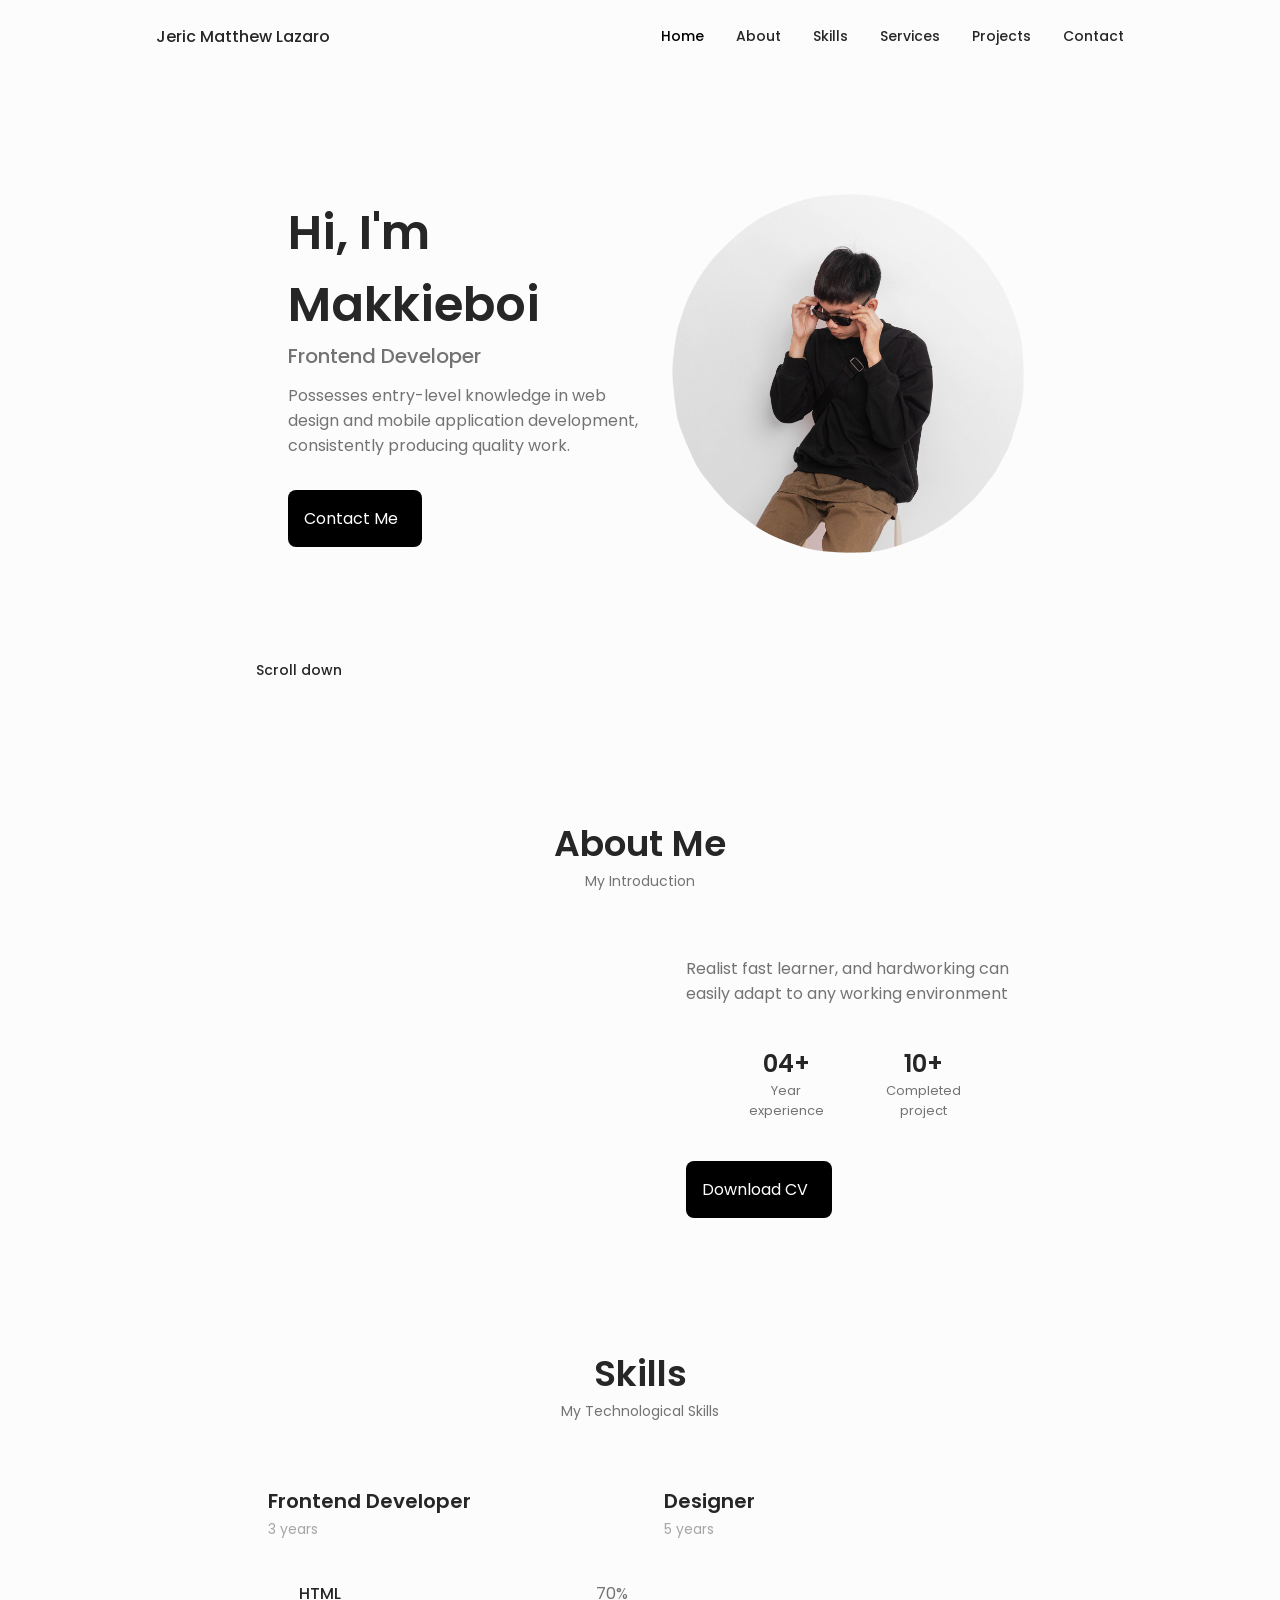
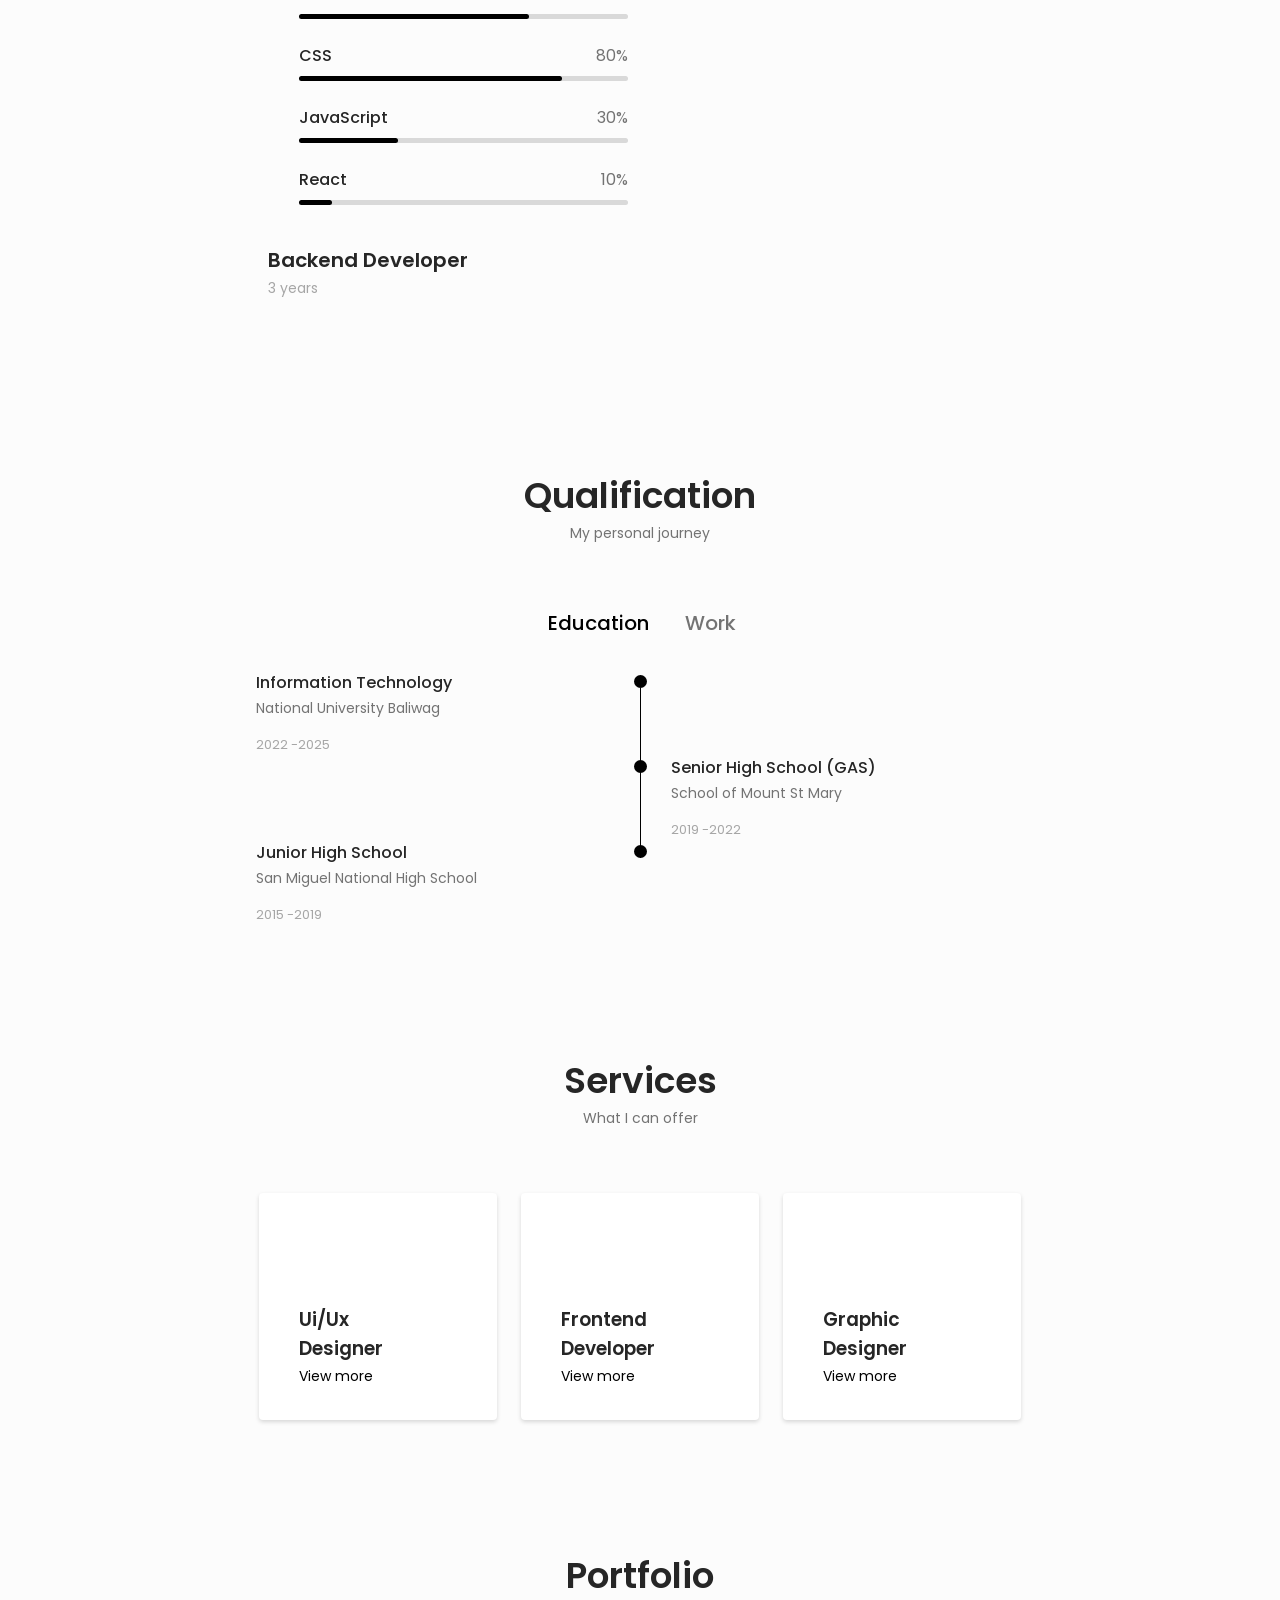
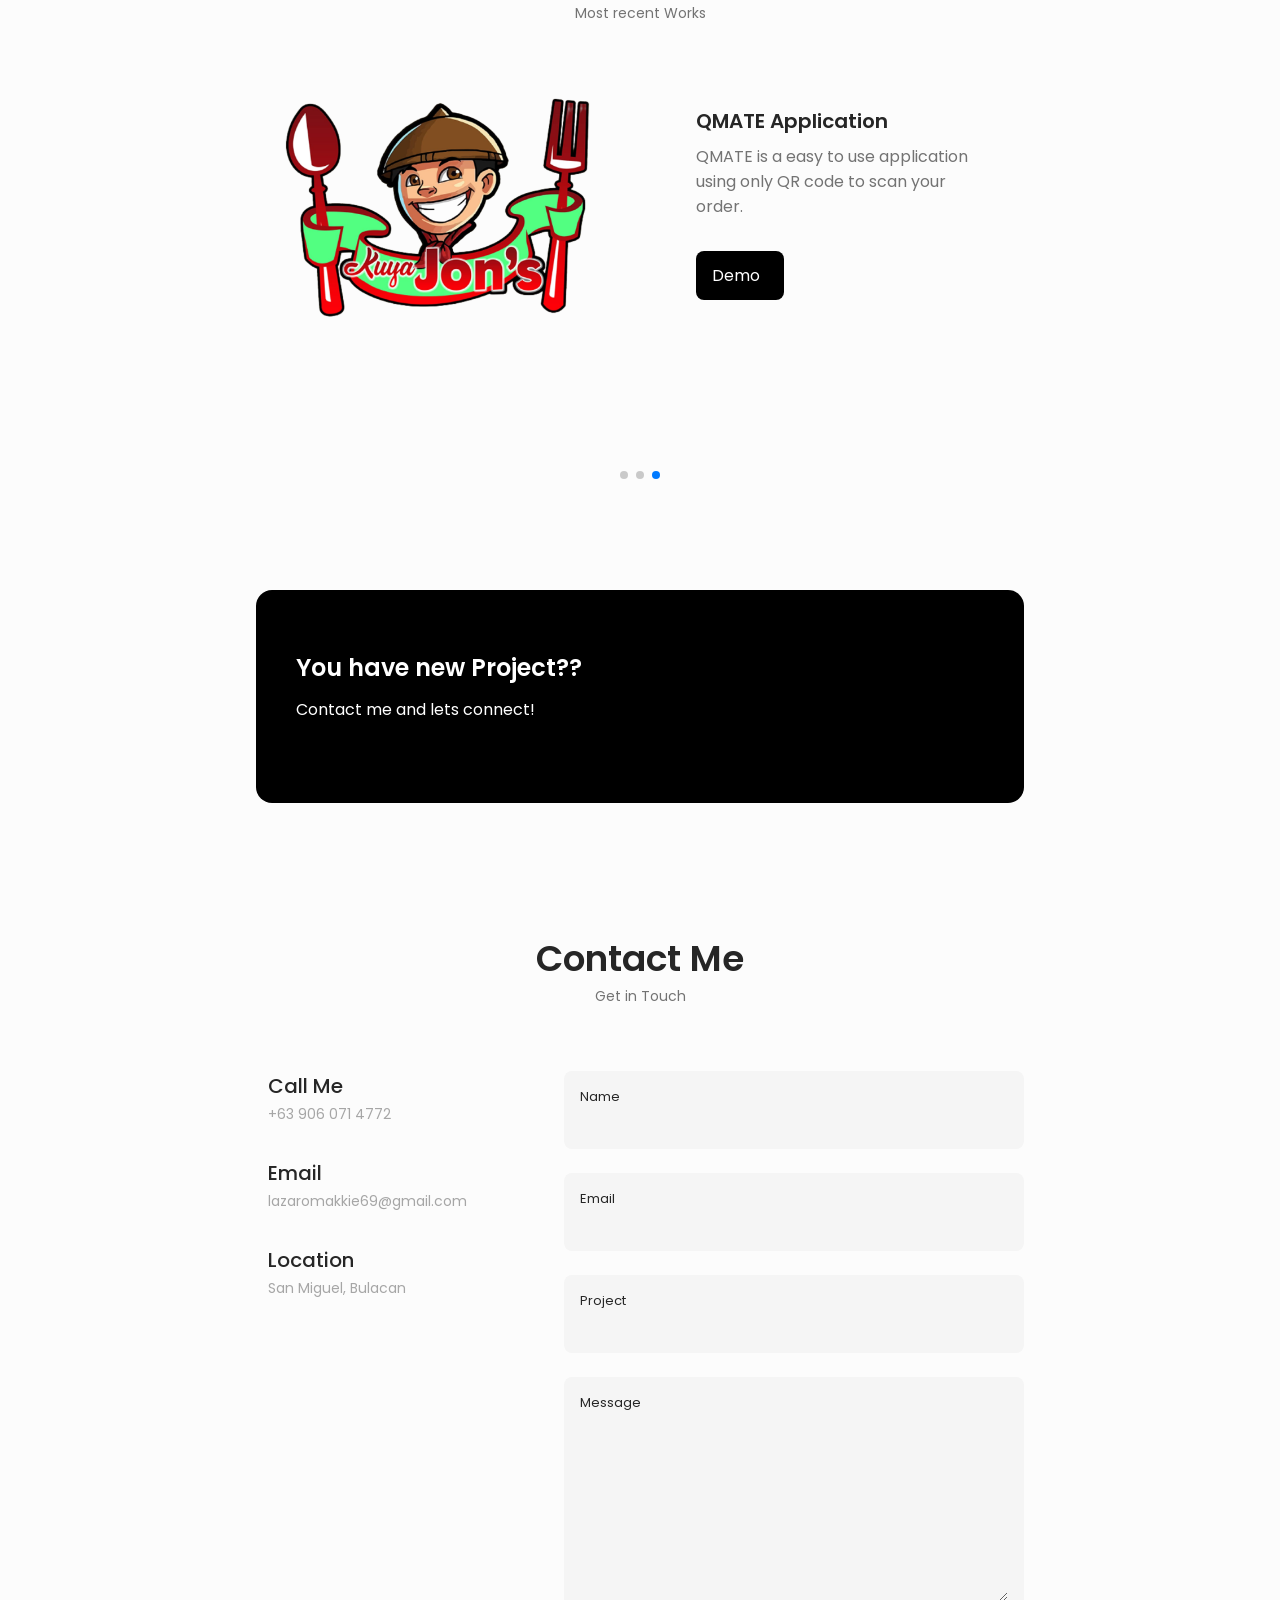
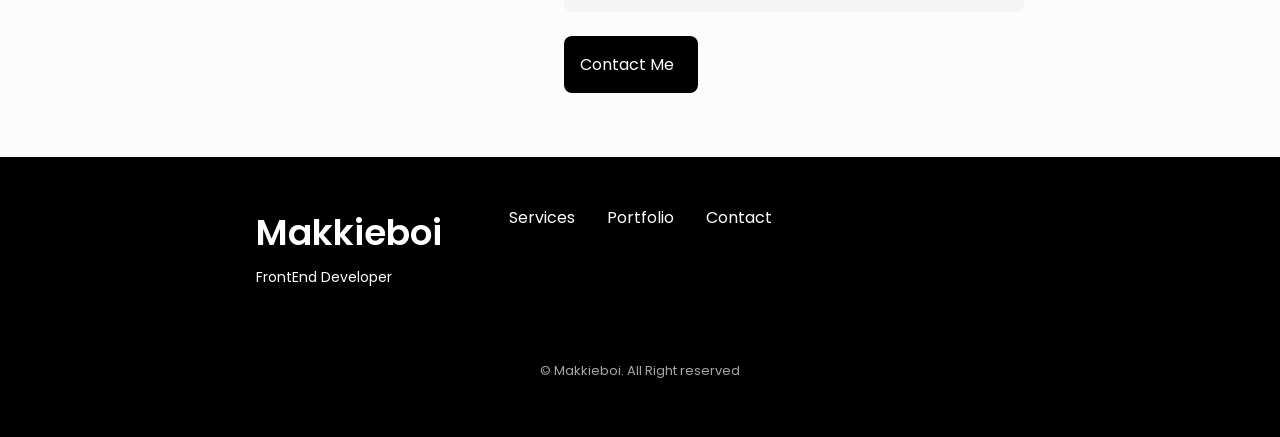
==== index.html @ 377ee3ab "Add files via upload" ====
<!DOCTYPE html>

<html lang="en">

<head>
    <meta charset="UTF-8">
    <meta name="viewport" content="width=device-width, initial-scale=1.0">

    <!--==================== UNICONS ====================-->
    <link rel="stylesheet" href="https://unicons.iconscout.com/release/v4.0.8/css/line.css">

    <!--==================== SWIPER CSS ====================-->
    <link rel="stylesheet" href="assets/css/swiper-bundle.min.css">

    <!--==================== CSS ====================-->
    <link rel="stylesheet" href="assets/css/styles.css">

    <title>Makkie Lazaro | Portfolio</title>
</head>

<body>
    <!--==================== HEADER ====================-->
    <header class="header" id="header">
        <nav class="nav container">
            <a href="" class="nav__logo">Jeric Matthew Lazaro</a>

            <div class="nav__menu" id="nav-menu">
                <ul class="nav__list grid">
                    <li class="nav__item">
                        <a href="#home" class="nav__link active-link">
                            <i class="uil uil-estate nav__icon"></i> Home
                        </a>
                    </li>
                    <li class="nav__item">
                        <a href="#about" class="nav__link">
                            <i class="uil uil-user nav__icon"></i> About
                        </a>
                    </li>
                    <li class="nav__item">
                        <a href="#skills" class="nav__link">
                            <i class="uil uil-file-alt nav__icon"></i> Skills
                        </a>
                    </li>
                    <li class="nav__item">
                        <a href="#services" class="nav__link">
                            <i class="uil uil-briefcase-alt nav__icon"></i> Services
                        </a>
                    </li>
                    <li class="nav__item">
                        <a href="#project" class="nav__link">
                            <i class="uil uil-scenery nav__icon"></i> Projects
                        </a>
                    </li>
                    <li class="nav__item">
                        <a href="#contact" class="nav__link">
                            <i class="uil uil-message nav__icon"></i> Contact
                        </a>
                    </li>
                </ul>
                <i class="uil uil-times nav__close" id="nav-close"></i>
            </div>
        </nav>
    </header>

    <main class="main">
        <!--==================== HOME ====================-->
        <section class="home section" id="home">
            <div class="home__container container grid">
                <div class="home__content grid">
                    <div class="home__social">
                        <a href="" target="_blank" class="home__social-icon">
                            <i class="uil uil-linkedin-alt"></i>
                        </a>
                        <a href="https://www.facebook.com/makkieboi" target="_blank" class="home__social-icon">
                            <i class="uil uil-facebook-f"></i>
                        </a>
                        <a href="https://github.com/Makkie0420?tab=overview&from=2022-12-01&to=2022-12-31" target="_blank" class="home__social-icon">
                            <i class="uil uil-github-alt"></i>
                        </a>
                    </div>
                    <div class="home__img">
                        <img src="assets/img/gs.png" alt="Makkieboi" class="home__img-content" />
                    </div>


                    <div class="home__data">
                        <h1 class="home__title">Hi, I'm Makkieboi</h1>
                        <h3 class="home__subtitle">Frontend Developer</h3>
                        <p class="home__description">Possesses entry-level knowledge in web design and mobile application development, consistently producing quality work.</p>
                        <a href="#contact" class="button button--flex">
                        Contact Me <i class="uil uil-message button__icon"></i>
                    </a>
                    </div>
                </div>

                <div class="home__scroll">
                    <a href="#about" class="home__scroll-button--flex">
                        <i class="uil uil-mouse-alt home__scroll-mouse"></i>
                        <span class="home__scroll-name">Scroll down</span>
                        <i class="uil uil-arrow-down home__scroll-arrow"></i>
                    </a>
                </div>
            </div>
        </section>
    </main>


    <!--==================== ABOUT ====================-->
    <section class="about section" id="about">
        <h2 class="section__title">About Me</h2>
        <span class="section__subtitle">My Introduction</span>

        <div class="about__container container grid">
            <img src="assets/img/DSC_7162.JPG" alt="" class="about__img">

            <div class="about__data">
                <p class="about__description">Realist fast learner, and hardworking can easily adapt to any working environment
                </p>
                <div class="about__info">
                    <div>
                        <span class="about__info-title">04+</span>
                        <span class="about__info-name">Year <br> experience</span>
                    </div>
                    <div>
                        <span class="about__info-title">10+</span>
                        <span class="about__info-name">Completed <br> project</span>
                    </div>
                </div>

                <div class="about__buttons">
                    <a download="" href="assets/pdf/me.pdf" class="button button--flex">
                                 Download CV<i class="uil uil-download-alt button__icon"></i>
                            </a>
                </div>
            </div>
        </div>
    </section>

    <!--==================== SKILLS ====================-->
    <section class="skills section" id="skills">
        <h2 class="section__title">Skills</h2>
        <span class="section__subtitle">My Technological Skills</span>

        <div class="skills__container container grid">
            <div>
                <!--==================== SKILLS 1 ====================-->
                <div class="skills__content skills__open">
                    <div class="skills__header">
                        <i class="uil uil-brackets-curly skills__icon"></i>

                        <div>
                            <h1 class="skills__title">Frontend Developer</h1>
                            <span class="skills__subtitle">3 years</span>
                        </div>

                        <i class="uil uil-angle-down skills__arrow"></i>
                    </div>

                    <div class="skills__list grid">
                        <div class="skills__data">
                            <div class="skills__titles">
                                <h3 class="skills__name">HTML</h3>
                                <span class="skills__number">70%</span>
                            </div>
                            <div class="skills__bar">
                                <span class="skills__percentage skills__html"></span>
                            </div>
                        </div>

                        <div class="skills__data">
                            <div class="skills__titles">
                                <h3 class="skills__name">CSS</h3>
                                <span class="skills__number">80%</span>
                            </div>
                            <div class="skills__bar">
                                <span class="skills__percentage skills__css"></span>
                            </div>
                        </div>

                        <div class="skills__data">
                            <div class="skills__titles">
                                <h3 class="skills__name">JavaScript</h3>
                                <span class="skills__number">30%</span>
                            </div>
                            <div class="skills__bar">
                                <span class="skills__percentage skills__js"></span>
                            </div>
                        </div>

                        <div class="skills__data">
                            <div class="skills__titles">
                                <h3 class="skills__name">React</h3>
                                <span class="skills__number">10%</span>
                            </div>
                            <div class="skills__bar">
                                <span class="skills__percentage skills__react"></span>
                            </div>
                        </div>
                    </div>
                </div>

                <!--==================== SKILLS 2 ====================-->
                <div class="skills__content skills__close">
                    <div class="skills__header">
                        <i class="uil uil-server skills__icon"></i>

                        <div>
                            <h1 class="skills__title">Backend Developer</h1>
                            <span class="skills__subtitle">3 years</span>
                        </div>

                        <i class="uil uil-angle-down skills__arrow"></i>
                    </div>

                    <div class="skills__list grid">
                        <div class="skills__data">
                            <div class="skills__titles">
                                <h3 class="skills__name">PHP</h3>
                                <span class="skills__number">20%</span>
                            </div>
                            <div class="skills__bar">
                                <span class="skills__percentage skills__php"></span>
                            </div>
                        </div>

                        <div class="skills__data">
                            <div class="skills__titles">
                                <h3 class="skills__name">Node JS</h3>
                                <span class="skills__number">10%</span>
                            </div>
                            <div class="skills__bar">
                                <span class="skills__percentage skills__node"></span>
                            </div>
                        </div>

                        <div class="skills__data">
                            <div class="skills__titles">
                                <h3 class="skills__name">Firebase</h3>
                                <span class="skills__number">30%</span>
                            </div>
                            <div class="skills__bar">
                                <span class="skills__percentage skills__firebase"></span>
                            </div>
                        </div>
                    </div>
                </div>
            </div>
            <div>
                <!--==================== SKILLS 3 ====================-->
                <div class="skills__content skills__close">
                    <div class="skills__header">
                        <i class="uil uil-swatchbook skills__icon"></i>

                        <div>
                            <h1 class="skills__title">Designer</h1>
                            <span class="skills__subtitle">5 years</span>
                        </div>

                        <i class="uil uil-angle-down skills__arrow"></i>
                    </div>

                    <div class="skills__list grid">
                        <div class="skills__data">
                            <div class="skills__titles">
                                <h3 class="skills__name">Figma</h3>
                                <span class="skills__number">90%</span>
                            </div>
                            <div class="skills__bar">
                                <span class="skills__percentage skills__figma"></span>
                            </div>
                        </div>

                        <div class="skills__data">
                            <div class="skills__titles">
                                <h3 class="skills__name">Photoshop</h3>
                                <span class="skills__number">90%</span>
                            </div>
                            <div class="skills__bar">
                                <span class="skills__percentage skills__photoshop"></span>
                            </div>
                        </div>

                        <div class="skills__data">
                            <div class="skills__titles">
                                <h3 class="skills__name">Illustrator</h3>
                                <span class="skills__number">80%</span>
                            </div>
                            <div class="skills__bar">
                                <span class="skills__percentage skills__illustrator"></span>
                            </div>
                        </div>
                    </div>
                </div>
            </div>
        </div>
    </section>

    <!--==================== QUALIFICATION ====================-->
    <section class="qualification section">
        <h2 class="section__title">Qualification</h2>
        <span class="section__subtitle">My personal journey</span>

        <div class="qualification__container container">
            <div class="qualification__tabs">
                <div class="qualification__button button--flex qualification__active" data-target='#education'>
                    <i class="uil uil-graduation-cap qualification__icon"></i> Education
                </div>

                <div class="qualification__button button--flex" data-target='#work'>
                    <i class="uil uil-briefcase-alt qualification__icon"></i> Work
                </div>
            </div>

            <div class="qualification__section">
                <!--==================== QUALIFICATION CONTENT 1 ====================-->
                <div class="qualification__content qualification__active" data-content id="education">
                    <!--==================== QUALIFICATION  1 ====================-->
                    <div class="qualification__data">
                        <div>
                            <h3 class="qualification__title">Information Technology</h3>
                            <span class="qualification__subtitle">National University Baliwag</span>
                            <div class="qualification__calendar">
                                <i class="uil uil-calendar-alt"></i> 2022 -2025
                            </div>
                        </div>

                        <div>
                            <span class="qualification__rounder"></span>
                            <span class="qualification__line"></span>
                        </div>
                    </div>
                    <!--==================== QUALIFICATION  2 ====================-->
                    <div class="qualification__data">
                        <div></div>

                        <div>
                            <span class="qualification__rounder"></span>
                            <span class="qualification__line"></span>
                        </div>
                        <div>
                            <h3 class="qualification__title">Senior High School (GAS)</h3>
                            <span class="qualification__subtitle">School of Mount St Mary</span>
                            <div class="qualification__calendar">
                                <i class="uil uil-calendar-alt"></i> 2019 -2022
                            </div>
                        </div>

                    </div>
                    <!--==================== QUALIFICATION  3 ====================-->
                    <div class="qualification__data">


                        <div>
                            <h3 class="qualification__title">Junior High School</h3>
                            <span class="qualification__subtitle">San Miguel National High School</span>
                            <div class="qualification__calendar">
                                <i class="uil uil-calendar-alt"></i> 2015 -2019
                            </div>
                        </div>
                        <div>
                            <span class="qualification__rounder"></span>
                            <!-- <span class="qualification__line"></span> -->
                        </div>

                    </div>
                </div>

                <!--==================== QUALIFICATION CONTENT 2 ====================-->
                <div class="qualification__content" data-content id="work">

                </div>
            </div>

        </div>
        </div>
    </section>

    <!--==================== SERVICES ====================-->
    <section class="services section" id="services">
        <h2 class="section__title">Services</h2>
        <span class="section__subtitle">What I can offer</span>

        <div class="services__container container grid">
            <!--==================== SERVICES 1 ====================-->
            <div class="services__content">
                <div>
                    <i class="uil uil-web-grid services__icon"></i>
                    <h3 class="service__title">Ui/Ux <br> Designer</h3>
                </div>

                <span class="button button--flex button--small button--link services__button">
                            View more
                            <i class="uil uil-arrow-right button__icon"></i>
                        </span>

                <div class="services__modal">
                    <div class="services__modal-content">
                        <h4 class="services__modal-title">Ui/Ux <br> Designer</h4>
                        <i class="uil uil-times services__modal-close"></i>

                        <ul class="services__modal-services grid">
                            <li class="services__modal-service">
                                <i class="uil uil-check-circle services__modal-icon"></i>
                                <p>I develop the user interface.</p>
                            </li>
                            <li class="services__modal-service">
                                <i class="uil uil-check-circle services__modal-icon"></i>
                                <p>Web page development</p>
                            </li>
                            <li class="services__modal-service">
                                <i class="uil uil-check-circle services__modal-icon"></i>
                                <p>I create ux element interactions.</p>
                            </li>
                        </ul>
                    </div>
                </div>
            </div>

            <!--==================== SERVICES 2 ====================-->
            <div class="services__content">
                <div>
                    <i class="uil uil-arrow services__icon"></i>
                    <h3 class="service__title">Frontend <br> Developer</h3>
                </div>

                <span class="button button--flex button--small button--link services__button">
                            View more
                            <i class="uil uil-arrow-right button__icon"></i>
                        </span>

                <div class="services__modal">
                    <div class="services__modal-content">
                        <h4 class="services__modal-title">Frontend <br> Developer</h4>
                        <i class="uil uil-times services__modal-close"></i>

                        <ul class="services__modal-services grid">
                            <li class="services__modal-service">
                                <i class="uil uil-check-circle services__modal-icon"></i>
                                <p>I specialize in frontend development, focusing on creating engaging user interfaces and seamless user experiences.</p>
                            </li>
                            <li class="services__modal-service">
                                <i class="uil uil-check-circle services__modal-icon"></i>
                                <p>Web page development</p>
                            </li>
                            <li class="services__modal-service">
                                <i class="uil uil-check-circle services__modal-icon"></i>
                                <p>I create UX element interactions.</p>
                            </li>
                        </ul>
                    </div>
                </div>
            </div>


            <!--==================== SERVICES 3 ====================-->
            <div class="services__content">
                <div>
                    <i class="uil uil-pen services__icon"></i>
                    <h3 class="service__title">Graphic <br> Designer</h3>
                </div>

                <span class="button button--flex button--small button--link services__button">
                            View more
                            <i class="uil uil-arrow-right button__icon"></i>
                        </span>

                <div class="services__modal">
                    <div class="services__modal-content">
                        <h4 class="services__modal-title">Graphic Design Services</h4>
                        <i class="uil uil-times services__modal-close"></i>

                        <ul class="services__modal-services grid">
                            <li class="services__modal-service">
                                <i class="uil uil-check-circle services__modal-icon"></i>
                                <p>Logo design</p>
                            </li>
                            <li class="services__modal-service">
                                <i class="uil uil-check-circle services__modal-icon"></i>
                                <p>Branding materials creation</p>
                            </li>
                            <li class="services__modal-service">
                                <i class="uil uil-check-circle services__modal-icon"></i>
                                <p>Print design (e.g., brochures, flyers)</p>
                            </li>
                        </ul>
                    </div>
                </div>
            </div>

        </div>



    </section>

    <!--==================== PORTFOLIO ====================-->
    <section class="portfolio section" id="project">
        <h2 class="section__title">Portfolio</h2>
        <span class="section__subtitle">Most recent Works</span>

        <div class="portfolio__container container swiper-container">
            <div class="swiper-wrapper">
                <!--==================== PORTFOLIO 1 ====================-->
                <div class="portfolio__content grid swiper-slide">
                    <img src="assets/img/LOGO.png" alt="" class="portfolio__img">

                    <div class="portfolio__data">
                        <h3 class="portfolio__title">HJC Web</h3>
                        <p class="portfolio_description">
                            HJC Web is a modern, responsive website tailored for restaurants, offering an immersive experience for visitors. With its sleek design and user-friendly interface, it aims to elevate your online presence and attract more customers.
                        </p>

                        <a href="https://makkie0420.github.io/HJC-s-BBQ-ATBP/" class="button button--flex button--small portfolio__button">
                                    Demo
                                    <i class="uil uil-arrow-right button__icon"></i>
                                </a>
                    </div>
                </div>
                <!--==================== PORTFOLIO 2 ====================-->
                <!---->
                <div class="portfolio__content grid swiper-slide">
                    <img src="assets/img/cartel.jpg" alt="" class="portfolio__img">

                    <div class="portfolio__data">
                        <h3 class="portfolio__title">Cartel 164</h3>
                        <p class="portfolio_description">
                            Cartel164 is an innovative mobile application designed for enthusiasts and collectors of Hotwheels cars.
                        </p>

                        <a href="https://app.flutterflow.io/preview/act-7-lzhxj1?CreateAccount" class="button button--flex button--small portfolio__button">
                                    Demo
                                    <i class="uil uil-arrow-right button__icon"></i>
                                </a>
                    </div>
                </div>

                <!--==================== PORTFOLIO 3 ====================-->
                <div class="portfolio__content grid swiper-slide">
                    <img src="assets/img/portfolio2.png" alt="" class="portfolio__img">

                    <div class="portfolio__data">
                        <h3 class="portfolio__title">QMATE Application</h3>
                        <p class="portfolio_description">
                            QMATE is a easy to use application using only QR code to scan your order.
                        </p>

                        <a href="https://www.figma.com/file/Ho0M0FNdQjGXQsX7D20VbC/Kuya-Jons-Binalot?type=design&node-id=135%3A610&mode=design&t=YudIMigOLC0I4ZXV-1" class="button button--flex button--small portfolio__button">
            Demo
            <i class="uil uil-arrow-right button__icon"></i>
        </a>
                    </div>
                </div>
            </div>
            <div class="swiper-button-next">
                <i class="uil uil-angle-right-b swiper-portfolio-icon"></i>
            </div>
            <div class="swiper-button-prev">
                <i class="uil uil-angle-left-b swiper-portfolio-icon"></i>
            </div>
            <div class="swiper-pagination"></div>
        </div>
    </section>


    <!--==================== PROJECT IN MIND ====================-->
    <section class="project section">
        <div class="project__bg">
            <div class="project__container container grid">
                <div class="project__data">
                    <h2 class="project__title">You have new Project??</h2>
                    <p class="project__description">Contact me and lets connect!</p>
                    <a href="#contact" class="button button--flex button--white">
                                Contact Me
                                <i class="uil uil-message project__icon button__icon"></i>
                            </a>
                </div>
                <img src="assets/img/pangetpamakkie.png" alt="" class="project__img">
            </div>
        </div>
    </section>

    <section class="contact section" id="contact">
        <h2 class="section__title">Contact Me</h2>
        <span class="section__subtitle">Get in Touch</span>

        <div class="contact__container container grid">
            <div>
                <div class="contact__information">
                    <i class="uil uil-phone contact__icon"></i>
                    <div>
                        <h3 class="contact__title">Call Me</h3>
                        <span class="contact__subtitle">+63 906 071 4772</span>
                    </div>
                </div>
                <div class="contact__information">
                    <i class="uil uil-envelope contact__icon"></i>
                    <div>
                        <h3 class="contact__title">Email</h3>
                        <span class="contact__subtitle">lazaromakkie69@gmail.com</span>
                    </div>
                </div>
                <div class="contact__information">
                    <i class="uil uil-map-marker contact__icon"></i>
                    <div>
                        <h3 class="contact__title">Location</h3>
                        <span class="contact__subtitle">San Miguel, Bulacan</span>
                    </div>
                </div>
            </div>

            <form action="" method="post" class="contact__form grid">
                <div class="contact__inputs grid">
                    <div class="contact__content">
                        <label for="name" class="contact__label">Name</label>
                        <input type="text" id="name" name="name" class="contact__input" required>
                    </div>
                    <div class="contact__content">
                        <label for="email" class="contact__label">Email</label>
                        <input type="email" id="email" name="email" class="contact__input" required>
                    </div>
                </div>

                <div class="contact__content">
                    <label for="project" class="contact__label">Project</label>
                    <input type="text" id="project" name="project" class="contact__input" required>
                </div>
                <div class="contact__content">
                    <label for="message" class="contact__label">Message</label>
                    <textarea id="message" name="message" cols="0" rows="7" class="contact__input" required></textarea>
                </div>

                <div>
                    <a href="https://www.facebook.com/makkieboi/" class="button button--flex">
                        Contact Me <i class="uil uil-message button__icon"></i>
                    </a>
                </div>
            </form>
        </div>
    </section>


    <!--==================== FOOTER ====================-->
    <footer class="footer">
        <div class="footer__bg">
            <div class="footer__container container grid">
                <div>
                    <h1 class="footer__title">Makkieboi</h1>
                    <span class="footer__subtitle">FrontEnd Developer</span>
                </div>

                <ul class="footer__links">
                    <li>
                        <a href="#services" class="footer__link">Services</a>
                    </li>
                    <li>
                        <a href="#portfolio" class="footer__link">Portfolio</a>
                    </li>
                    <li>
                        <a href="#contact" class="footer__link">Contact</a>
                    </li>
                </ul>

                <div class="footer__socials">
                    <a href="https://www.facebook.com/makkieboi/" target="_blank" class="footer__social">
                        <i class="uil uil-facebook-f"></i>
                    </a>
                    <a href="" target="_blank" class="footer__social">
                        <i class="uil uil-linkedin-alt"></i>
                    </a>
                    <a href="https://github.com/Makkie0420" target="_blank" class="footer__social">
                        <i class="uil uil-github-alt"></i>
                    </a>
                </div>
            </div>

            <p class="footer__copy">&#169; Makkieboi. All Right reserved</p>
        </div>
    </footer>

    <!--==================== SCROLL TOP ====================-->
    <a href="#" class="scrollup" id="scroll-up">
        <i class="uil uil-arrow-up scrollup__icon"></i>
    </a>

    <!--==================== SWIPER JS ====================-->
    <script src="assets/js/swiper-bundle.min.js"></script>

    <!--==================== MAIN JS ====================-->
    <script src="assets/js/main.js"></script>
</body>

</html>
---- assets/css/styles.css ----
/*==================== GOOGLE FONTS ====================*/

@import url("https://fonts.googleapis.com/css2?family=Poppins:wght@400;500;600&display=swap");

/*==================== VARIABLES CSS ====================*/

:root {
    --header-height: 3rem;
    /*========== Colors ==========*/
    /* Change favorite color */
    --hue-color: 0;
    /* Setting hue color to 0 for black and white */
    /* HSL color mode */
    --first-color: hsl(0, 0%, 0%);
    /* Black */
    --first-color-second: hsl(0, 0%, 0%);
    /* Black */
    --first-color-alt: hsl(0, 0%, 25%);
    /* Dark Gray */
    --first-color-lighter: hsl(0, 0%, 85%);
    /* Light Gray */
    --title-color: hsl(0, 0%, 15%);
    /* Very Dark Gray */
    --text-color: hsl(0, 0%, 45%);
    /* Medium Gray */
    --text-color-light: hsl(0, 0%, 65%);
    /* Light Gray */
    --input-color: hsl(0, 0%, 96%);
    /* Very Light Gray */
    --body-color: hsl(0, 0%, 99%);
    /* Almost White */
    --container-color: #fff;
    /* White */
    --scroll-bar-color: hsl(0, 0%, 90%);
    /* Very Light Gray */
    --scroll-thumb-color: hsl(0, 0%, 80%);
    /* Light Gray */
    /*========== Font and typography ==========*/
    --body-font: 'Poppins', sans-serif;
    /* .5rem = 8px, 1rem = 16px, 1.5rem = 24px ... */
    --big-font-size: 2rem;
    --h1-font-size: 1.5rem;
    --h2-font-size: 1.25rem;
    --h3-font-size: 1.125rem;
    --normal-font-size: .938rem;
    --small-font-size: .813rem;
    --smaller-font-size: .75rem;
    /*========== Font weight ==========*/
    --font-medium: 500;
    --font-semi-bold: 600;
    /*========== Margenes Bottom ==========*/
    /* .25rem = 4px, .5rem = 8px, .75rem = 12px ... */
    --mb-0-25: .25rem;
    --mb-0-5: .5rem;
    --mb-0-75: .75rem;
    --mb-1: 1rem;
    --mb-1-5: 1.5rem;
    --mb-2: 2rem;
    --mb-2-5: 2.5rem;
    --mb-3: 3rem;
    /*========== z index ==========*/
    --z-tooltip: 10;
    --z-fixed: 100;
    --z-modal: 1000;
}


/* Font size for large devices */

@media screen and (min-width: 968px) {
     :root {
        --big-font-size: 3rem;
        --h1-font-size: 2.25rem;
        --h2-font-size: 1.5rem;
        --h3-font-size: 1.25rem;
        --normal-font-size: 1rem;
        --small-font-size: .875rem;
        --smaller-font-size: .813rem;
    }
}


/*========== Variables Dark theme ==========*/

body.dark-theme {
    /* HSL color mode */
    --first-color-second: hsl(0, 0%, 0%);
    /* Very Dark Gray */
    --title-color: hsl(0, 0%, 95%);
    /* Almost White */
    --text-color: hsl(0, 0%, 75%);
    /* Light Gray */
    --input-color: hsl(0, 0%, 43%);
    /* Very Dark Gray */
    --body-color: hsl(0, 0%, 12%);
    /* Very Dark Gray */
    --container-color: hsl(0, 0%, 16%);
    /* Very Dark Gray */
    --scroll-bar-color: hsl(0, 0%, 48%);
    /* Medium Gray */
    --scroll-thumb-color: hsl(0, 0%, 36%);
    /* Dark Gray */
}


/*========== Button Dark/Light ==========*/

.nav__btns {
    display: flex;
    align-items: center;
}

.change-theme {
    font-size: 1.25rem;
    color: var(--title-color);
    margin-right: var(--mb-1);
    cursor: pointer;
}

.change-theme:hover {
    color: var(--first-color);
}


/*==================== BASE ====================*/

* {
    box-sizing: border-box;
    padding: 0;
    margin: 0;
}

html {
    scroll-behavior: smooth;
}

body {
    margin: 0 0 var(--header-height) 0;
    font-family: var(--body-font);
    font-size: var(--normal-font-size);
    background-color: var(--body-color);
    color: var(--text-color);
}

h1,
h2,
h3,
h4 {
    color: var(--title-color);
    font-weight: var(--font-semi-bold);
}

ul {
    list-style: none;
}

a {
    text-decoration: none;
}

img {
    max-width: 100%;
    height: auto;
}


/*==================== REUSABLE CSS CLASSES ====================*/

.section {
    padding: 2rem 0 4rem;
}

.section__title {
    font-size: var(--h1-font-size);
    color: var(--title-color);
}

.section__subtitle {
    display: block;
    font-size: var(--small-font-size);
    margin-bottom: var(--mb-3);
}

.section__title,
.section__subtitle {
    text-align: center;
}


/*==================== LAYOUT ====================*/

.container {
    max-width: 768px;
    margin-left: var(--mb-1-5);
    margin-right: var(--mb-1-5);
}

.grid {
    display: grid;
    gap: 1.5rem;
}

.header {
    width: 100%;
    position: fixed;
    bottom: 0;
    left: 0;
    z-index: var(--z-fixed);
    background-color: var(--body-color);
}


/*==================== NAV ====================*/

.nav {
    max-width: 968px;
    height: var(--header-height);
    display: flex;
    justify-content: space-between;
    align-items: center;
}

.nav__logo,
.nav__toggle {
    color: var(--title-color);
    font-weight: var(--font-medium);
}

.nav__logo:hover {
    color: var(--first-color);
}

.nav__toggle {
    font-size: 1.1rem;
    cursor: pointer;
}

.nav__toggle:hover {
    color: var(--first-color);
}

@media screen and (max-width: 767px) {
    .nav__menu {
        position: fixed;
        bottom: -100%;
        left: 0;
        width: 100%;
        background-color: var(--body-color);
        padding: 2rem 1.5rem 4rem;
        box-shadow: 0 -1px 4px rgba(0, 0, 0, .15);
        border-radius: 1.5rem 1.5rem 0 0;
        transition: .3s;
    }
}

.nav__list {
    grid-template-columns: repeat(3, 1fr);
    gap: 2rem;
}

.nav__link {
    display: flex;
    flex-direction: column;
    align-items: center;
    font-size: var(--small-font-size);
    color: var(--title-color);
    font-weight: var(--font-medium);
}

.nav__link:hover {
    color: var(--first-color);
}

.nav__icon {
    font-size: 1.2rem;
}

.nav__close {
    position: absolute;
    right: 1.1em 0.3rem;
    bottom: .5rem;
    font-size: 1.5rem;
    cursor: pointer;
    color: var(--first-color);
}

.nav__close:hover {
    color: var(--first-color-alt);
}


/* show menu */

.show-menu {
    bottom: 0;
}


/* Active link */

.active-link {
    color: var(--first-color);
}


/* Change background header */

.scroll-header {
    box-shadow: 0 -1px 4px rgba(0, 0, 0, .15);
}


/*==================== HOME ====================*/

.home__container {
    gap: 1rem;
}

.home__content {
    grid-template-columns: .5fr 3fr;
    padding-top: 3.5rem;
    align-items: center;
}

.home__social {
    display: grid;
    grid-template-columns: max-content;
    row-gap: 1rem;
}

.home__social-icon {
    font-size: 1.25rem;
    color: var(--first-color);
}

.home__social-icon:hover {
    color: var(--first-color-alt);
}

.home__blob {
    width: 200px;
    fill: var(--first-color);
}

.home__blob-img {
    width: 170px;
}

.home__data {
    grid-column: 1/3;
}

.home__title {
    font-size: var(--big-font-size);
}

.home__subtitle {
    font-size: var(--h3-font-size);
    color: var(--text-color);
    font-weight: var(--font-medium);
    margin-bottom: var(--mb-0-75);
}

.home__description {
    margin-bottom: var(--mb-2);
}

.home__scroll {
    display: none;
}

.home__scroll-button {
    color: var(--first-color);
    transition: .3s;
}

.home__scroll-button:hover {
    transform: translateY(.25rem);
}

.home__scroll-mouse {
    font-size: 2rem;
}

.home__scroll-name {
    font-size: var(--small-font-size);
    color: var(--title-color);
    font-weight: var(--font-medium);
    margin-right: var(--mb-0-25);
}

.home__scroll-arrow {
    font-size: 1.25rem;
}


/*==================== BUTTONS ====================*/

.button {
    display: inline-block;
    background-color: var(--first-color);
    color: #fff;
    padding: 1rem;
    border-radius: .5rem;
    font-size: var(--font-medium);
}

.button:hover {
    background-color: var(--first-color-alt);
}

.button__icon {
    font-size: 1.25rem;
    margin-left: var(--mb-0-5);
    transition: .3s;
}

.button--white {
    background-color: #000000;
    color: var(--first-color);
}

.button--white:hover {
    background-color: #fff;
}

.button--flex {
    display: inline-flex;
    align-items: center;
}

.button--small {
    padding: .75rem 1rem;
}

.button--link {
    padding: 0;
    background-color: transparent;
    color: var(--first-color);
}

.button--link:hover {
    background-color: transparent;
    color: var(--first-color-alt);
}


/*==================== ABOUT ====================*/

.about__img {
    width: 200px;
    border-radius: .5rem;
    justify-self: center;
    align-self: center;
}

.about__description {
    text-align: center;
    margin-bottom: var(--mb-2-5);
}

.about__info {
    display: flex;
    justify-content: space-evenly;
    margin-bottom: var(--mb-2-5);
}

.about__info-title {
    font-size: var(--h2-font-size);
    font-weight: var(--font-semi-bold);
    color: var(--title-color);
}

.about__info-name {
    font-size: var(--smaller-font-size);
}

.about__info-title,
.about__info-name {
    display: block;
    text-align: center;
}

.about__buttons {
    display: flex;
    justify-content: center;
}


/*==================== SKILLS ====================*/

.skills__container {
    row-gap: 0;
}

.skills__header {
    display: flex;
    align-items: center;
    margin-bottom: var(--mb-2-5);
    cursor: pointer;
}

.skills__icon,
.skills__arrow {
    font-size: 2rem;
    color: var(--first-color);
}

.skills__icon {
    margin-right: var(--mb-0-75);
}

.skills__title {
    font-size: var(--h3-font-size);
}

.skills__subtitle {
    font-size: var(--small-font-size);
    color: var(--text-color-light);
}

.skills__arrow {
    margin-left: auto;
    transition: .4s;
}

.skills__list {
    row-gap: 1.5rem;
    padding-left: 2.7rem;
}

.skills__titles {
    display: flex;
    justify-content: space-between;
    margin-bottom: var(--mb-0-5);
}

.skills__name {
    font-size: var(--normal-font-size);
    font-weight: var(--font-medium);
}

.skills__bar,
.skills__percentage {
    height: 5px;
    border-radius: .25rem;
}

.skills__bar {
    background-color: var(--first-color-lighter);
}

.skills__percentage {
    display: block;
    background-color: var(--first-color);
}

.skills__html {
    width: 70%;
}

.skills__css {
    width: 80%;
}

.skills__js {
    width: 30%;
}

.skills__react {
    width: 10%;
}

.skills__php {
    width: 20%;
}

.skills__node {
    width: 10%;
}

.skills__firebase {
    width: 30%;
}

.skills__figma {
    width: 90%;
}

.skills__photoshop {
    width: 90%;
}

.skills__illustrator {
    width: 80%;
}

.skills__close .skills__list {
    height: 0;
    overflow: hidden;
}

.skills__open .skills__list {
    height: max-content;
    margin-bottom: var(--mb-2-5);
}

.skills__open .skills__arrow {
    transform: rotate(-180deg);
}


/*==================== QUALIFICATION ====================*/

.qualification__tabs {
    display: flex;
    justify-content: space-evenly;
    margin-bottom: var(--mb-2);
}

.qualification__button {
    font-size: var(--h3-font-size);
    font-weight: var(--font-medium);
    cursor: pointer;
}

.qualification__button:hover {
    color: var(--first-color);
}

.qualification__icon {
    font-size: 1.8rem;
    margin-right: var(--mb-0-25);
}

.qualification__data {
    display: grid;
    grid-template-columns: 1fr max-content 1fr;
    column-gap: 1.5rem;
}

.qualification__title {
    font-size: var(--normal-font-size);
    font-weight: var(--font-medium);
}

.qualification__subtitle {
    display: inline-block;
    font-size: var(--small-font-size);
    margin-bottom: var(--mb-1);
}

.qualification__calendar {
    font-size: var(--smaller-font-size);
    color: var(--text-color-light);
}

.qualification__rounder {
    display: inline-block;
    width: 13px;
    height: 13px;
    background-color: var(--first-color);
    border-radius: 50%;
}

.qualification__line {
    display: block;
    width: 1px;
    height: 100%;
    background-color: var(--first-color);
    transform: translate(6px, -7px);
}

.qualification [data-content] {
    display: none;
}

.qualification__active[data-content] {
    display: block;
}

.qualification__button.qualification__active {
    color: var(--first-color);
}


/*==================== SERVICES ====================*/

.services__container {
    gap: 1.5rem;
    grid-template-columns: repeat(2, 1fr);
}

.services__content {
    position: relative;
    background-color: var(--container-color);
    padding: 3.5rem .5rem 1.25rem 1.5rem;
    border-radius: .25rem;
    box-shadow: 0 2px 4px rgba(0, 0, 0, .15);
    transition: .3s;
}

.services__content:hover {
    box-shadow: 0 4px 8px rgba(0, 0, 0, .15);
}

.services__icon {
    display: block;
    font-size: 1.5rem;
    color: var(--first-color);
    margin-bottom: var(--mb-1);
}

.services__title {
    font-size: var(--h3-font-size);
    margin-bottom: var(--mb-1);
    font-weight: var(--font-medium);
}

.services__button {
    cursor: pointer;
    font-size: var(--small-font-size);
}

.services__button:hover .button__icon {
    transform: translateX(.25rem);
}

.services__modal {
    position: fixed;
    top: 0;
    left: 0;
    right: 0;
    bottom: 0;
    background-color: rgba(0, 0, 0, .5);
    display: flex;
    align-items: center;
    justify-content: center;
    padding: 0 1rem;
    z-index: var(--z-modal);
    opacity: 0;
    visibility: hidden;
    transition: .3s;
}

.services__modal-content {
    position: relative;
    background-color: var(--container-color);
    padding: 1.5rem;
    border-radius: .5rem;
}

.services__modal-services {
    row-gap: 1rem;
}

.services__modal-service {
    display: flex;
}

.services__modal-title {
    font-size: var(--h3-font-size);
    font-weight: var(--font-medium);
    margin-bottom: var(--mb-1-5);
}

.services__modal-close {
    position: absolute;
    top: 1rem;
    right: 1rem;
    font-size: 1.5rem;
    color: var(--first-color);
    cursor: pointer;
}

.services__modal-icon {
    color: var(--first-color);
    margin-right: var(--mb-0-25);
}


/* Active Modal */

.active-modal {
    opacity: 1;
    visibility: visible;
}


/*==================== PORTFOLIO ====================*/

.portfolio__container {
    overflow: initial;
}

.portfolio__content {
    padding: 0 1.5rem;
}

.portfolio__img {
    width: 265px;
    border-radius: .5rem;
    justify-self: center;
}

.portfolio__title {
    font-size: var(--h3-font-size);
    margin-bottom: var(--mb-0-5);
}

.portfolio__description {
    margin-bottom: var(--mb-0-75);
}

.portfolio__button:hover .button__icon {
    transform: translateX(.25rem);
}

.swiper-button-prev::after,
.swiper-button-next::after {
    content: '';
}

.swiper-portfolio-icon {
    font-size: 2rem;
    color: var(--first-color);
}

.swiper-button-prev {
    left: -.5rem;
}

.swiper-button-next {
    right: -.5rem;
}

.swiper-container-horizontal>.swiper-pagination-bullets {
    bottom: -2.5rem;
}

.swiper-pagination-bullets-active {
    background-color: var(--first-color);
}

.swiper-button-prev,
.swiper-button-next,
.swiper-pagination-bullets {
    outline: none;
}


/*==================== PROJECT IN MIND ====================*/

.project {
    text-align: center;
}

.project__bg {
    background-color: var(--first-color-second);
    padding-top: 3rem;
}

.project__title {
    font-size: var(--h2-font-size);
    margin-bottom: var(--mb-0-75);
}

.project__description {
    margin-bottom: var(--mb-1-5);
}

.project__title,
.project__description {
    color: #fff;
}

.project__img {
    width: 232px;
    justify-self: center;
}


/*==================== CONTACT ME ====================*/

.contact__container {
    row-gap: 3rem;
}

.contact__information {
    display: flex;
    margin-bottom: var(--mb-2);
}

.contact__icon {
    font-size: 2rem;
    color: var(--first-color);
    margin-right: var(--mb-0-75);
}

.contact__title {
    font-size: var(--h3-font-size);
    font-weight: var(--font-medium);
}

.contact__subtitle {
    font-size: var(--small-font-size);
    color: var(--text-color-light);
}

.contact__content {
    background-color: var(--input-color);
    border-radius: .5rem;
    padding: .75rem 1rem .25rem;
}

.contact__label {
    font-size: var(--smaller-font-size);
    color: var(--title-color);
}

.contact__input {
    width: 100%;
    background-color: var(--input-color);
    color: var(--text-color);
    font-family: var(--body-font);
    font-size: var(--normal-font-size);
    border: none;
    outline: none;
    padding: .25rem .5rem .5rem 0;
}


/*==================== FOOTER ====================*/

.footer {
    padding-top: 2rem;
}

.footer__container {
    row-gap: 3.5rem;
}

.footer__bg {
    background-color: var(--first-color-second);
    padding: 2rem 0 3rem;
}

.footer__title {
    font-size: var(--h1-font-size);
    margin-bottom: var(--mb-0-25);
}

.footer__subtitle {
    font-size: var(--small-font-size);
}

.footer__links {
    display: flex;
    flex-direction: column;
    row-gap: 1.5rem;
}

.footer__links:hover {
    color: var(--first-color-lighter);
}

.footer__social {
    font-size: 1.25rem;
    margin-right: var(--mb-1-5);
}

.footer__social:hover {
    color: var(--first-color-lighter);
}

.footer__copy {
    font-size: var(--smaller-font-size);
    text-align: center;
    color: var(--text-color-light);
    margin-top: var(--mb-3);
}

.footer__title,
.footer__subtitle,
.footer__link,
.footer__social {
    color: #fff;
}


/*========== SCROLL UP ==========*/

.scrollup {
    position: fixed;
    right: 1rem;
    bottom: -20%;
    background-color: var(--first-color);
    opacity: .8;
    padding: 0 .3rem;
    border-radius: .4rem;
    z-index: var(--z-tooltip);
    transition: .4s;
}

.scrollup:hover {
    background-color: var(--first-color-alt);
}

.scrollup__icon {
    font-size: 1.5rem;
    color: #fff;
}


/* Show scroll */

.show-scroll {
    bottom: 5rem;
}


/*========== SCROLL BAR ==========*/

::-webkit-scrollbar {
    width: .60rem;
    background-color: var(--scroll-bar-color);
    border-radius: .5rem;
}

::-webkit-scrollbar-thumb {
    background-color: var(--scroll-thumb-color);
    border: .5rem;
}

::-webkit-scrollbar-thumb:hover {
    background-color: var(--text-color-light);
}


/*==================== MEDIA QUERIES ====================*/


/* For small devices */

@media screen and (max-width: 350px) {
    .container {
        margin-left: var(--mb-1);
        margin-right: var(--mb-1);
    }
    .nav__menu {
        padding: 2rem .25rem 4rem;
    }
    .nav__list {
        column-gap: 0;
    }
    .home__content {
        grid-template-columns: .25fr 3fr;
    }
    .home__blob {
        width: 180px;
    }
    .skills__title {
        font-size: var(--normal-font-size);
    }
    .qualification__data {
        gap: .5rem;
    }
    .services__container {
        grid-template-columns: max-content;
        justify-content: center;
    }
    .services__content {
        padding-right: 3.5rem;
    }
    .services__modal {
        padding: 0 .5rem;
    }
    .project__img {
        width: 200px;
    }
}


/* For medium devices */

@media screen and (min-width: 568px) {
    .home__content {
        grid-template-columns: max-content 1fr 1fr;
    }
    .home__data {
        grid-column: initial;
    }
    .home__img {
        order: 1;
        justify-self: center;
    }
    .about__container,
    .skills__container,
    .portfolio__content,
    .project__container,
    .contact__container,
    .footer__container {
        grid-template-columns: repeat(2, 1fr);
    }
    .qualification__sections {
        display: grid;
        grid-template-columns: .6fr;
        justify-content: center;
    }
}

@media screen and (min-width: 768px) {
    .container {
        margin-left: auto;
        margin-right: auto;
    }
    body {
        margin: 0;
    }
    .section {
        padding: 6rem 0 2rem;
    }
    .section__subtitle {
        margin-bottom: 4rem;
    }
    .header {
        top: 0;
        bottom: initial;
    }
    .header,
    .main,
    .footer__container {
        padding: 0 1rem;
    }
    .nav {
        height: calc(var(--header-height) + 1.5rem);
        column-gap: 1rem;
    }
    .nav__icon,
    .nav__close,
    .nav__toggle {
        display: none;
    }
    .nav__list {
        display: flex;
        column-gap: 2re;
    }
    .nav__menu {
        margin-left: auto;
    }
    .change-theme {
        margin: 0;
    }
    .home__container {
        row-gap: 5rem;
    }
    .home__content {
        padding-top: 5.5rem;
        column-gap: 2rem;
    }
    .home__blob {
        width: 270px;
    }
    .home__scroll {
        display: block;
    }
    .home__scroll-button {
        margin-left: 3rem;
    }
    .about__container {
        column-gap: 5rem;
    }
    .about__img {
        width: 350px;
    }
    .about__description {
        text-align: initial;
    }
    /* .about__info{
    justify-content: space-between;
  } */
    .about__buttons {
        justify-content: initial;
    }
    .qualification__tabs {
        justify-content: center;
    }
    .qualification__button {
        margin: 0 var(--mb-1)
    }
    .qualification__sections {
        grid-template-columns: .5fr;
    }
    .services__container {
        grid-template-columns: repeat(3, 218px);
        justify-content: center;
    }
    .services__icon {
        font-size: 2rem;
    }
    .services__content {
        padding: 6rem 0 2rem 2.5rem;
    }
    .services__modal-content {
        width: 450px;
    }
    .portfolio__img {
        width: 320px;
    }
    .portfolio__content {
        align-items: center;
    }
    .project {
        text-align: initial;
    }
    .project__bg {
        background: none;
    }
    .project__container {
        background-color: var(--first-color-second);
        border-radius: 1rem;
        padding: 3rem 2.5rem 0;
        grid-template-columns: 1fr max-content;
        column-gap: 3rem;
    }
    .project__data {
        padding-top: .8rem;
    }
    .footer__container {
        grid-template-columns: repeat(3, 1fr);
    }
    .footer__bg {
        padding: 3rem 0 3.5rem;
    }
    .footer__links {
        flex-direction: row;
        column-gap: 2rem;
    }
    .footer__socials {
        justify-self: flex-end;
    }
    .footer__copy {
        margin-top: 4.5rem;
    }
}


/* For large devices */

@media screen and (min-width: 1024px) {
    .header,
    .main,
    .footer__container {
        padding: 0;
    }
    .home__blob {
        width: 320px;
    }
    .home__social {
        transform: translateX(-6rem);
    }
    .services__container {
        grid-template-columns: repeat(3, 238px);
    }
    .portfolio__content {
        column-gap: 5rem;
    }
    .swiper-portfolio-icon {
        font-size: 3.5rem;
    }
    .swiper-button-prev {
        left: -3.5rem;
    }
    .swiper-button-next {
        right: -3.5rem;
    }
    .swiper-container-horizontal>.swiper-pagination-bullets {
        bottom: -4.5rem;
    }
    .contact__form {
        width: 460px;
    }
    .contact__input {
        grid-template-columns: repeat(2, 1fr);
    }
}

.portfolio__data {
    padding: 1rem;
    /* Add padding around the content */
}

.portfolio_description {
    margin-bottom: 1rem;
    /* Add margin below the description */
}

.portfolio__button {
    margin-top: 1rem;
    /* Add margin above the button */
}
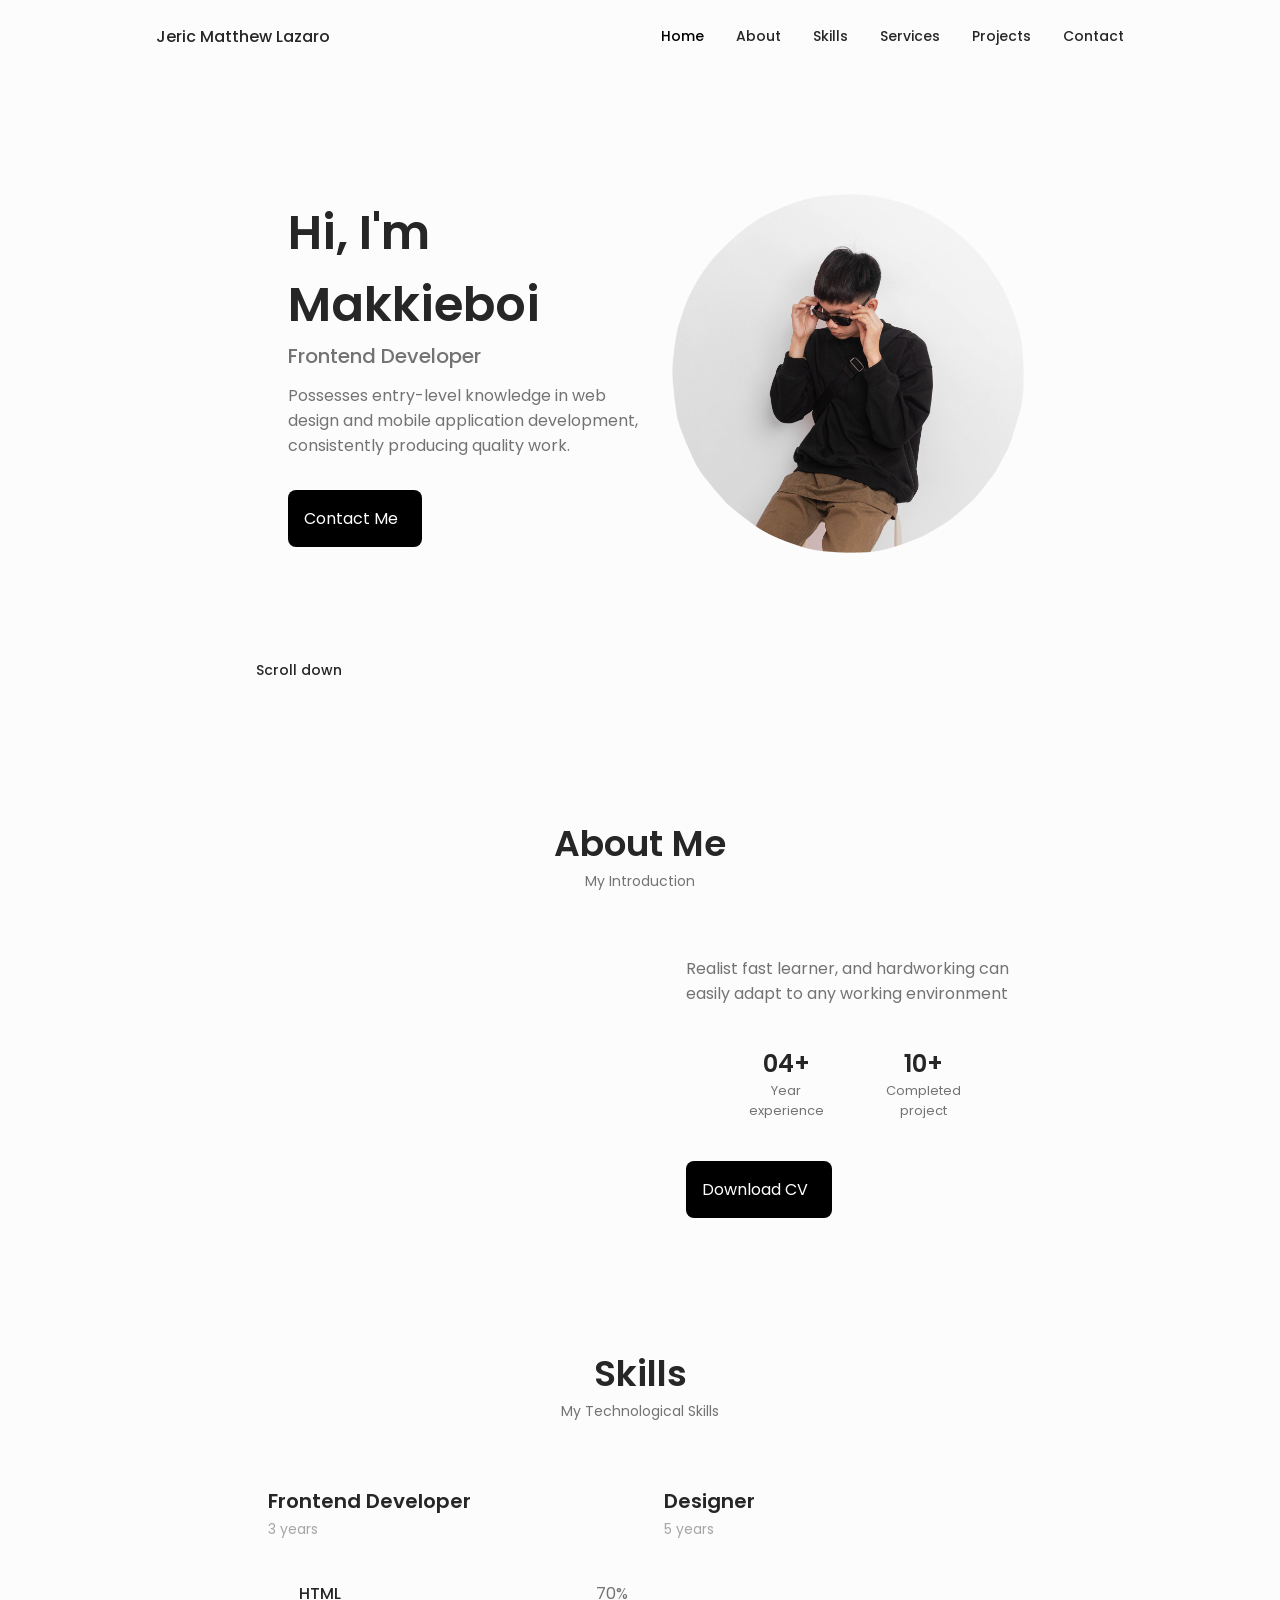
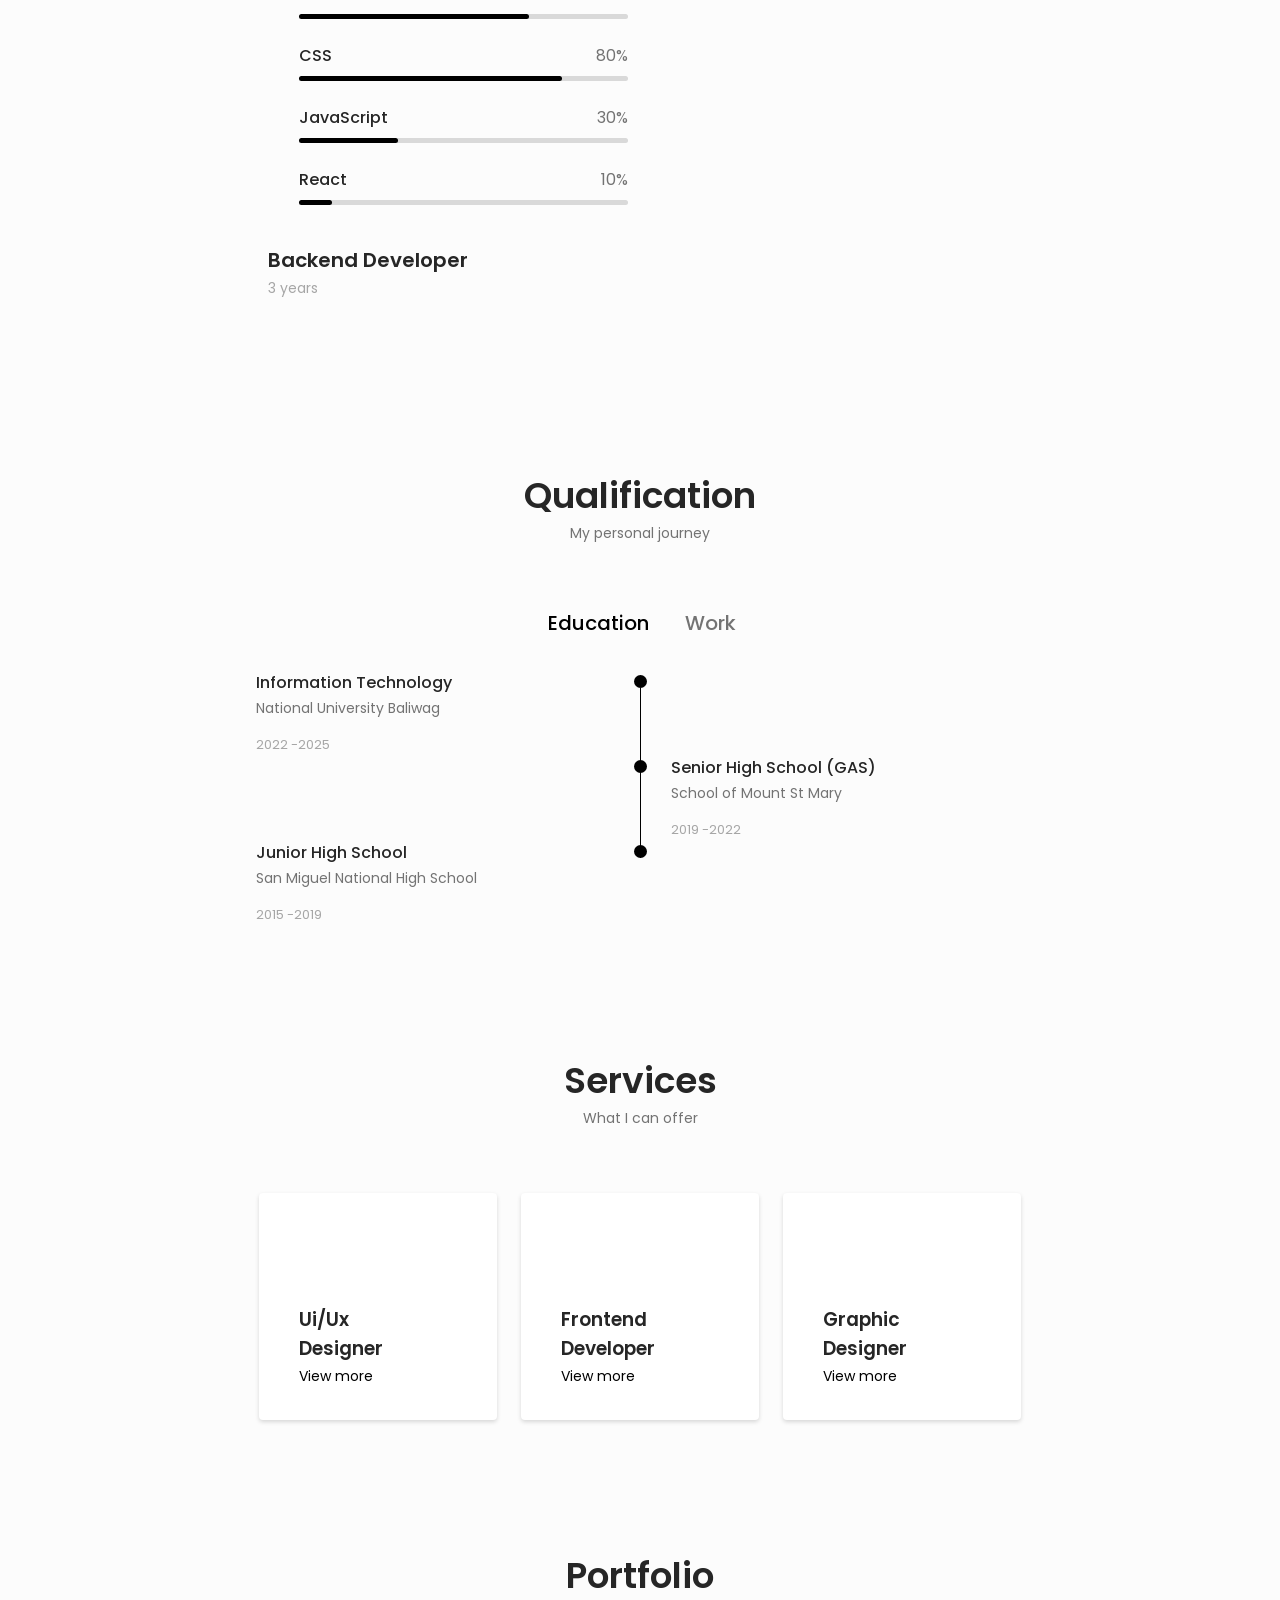
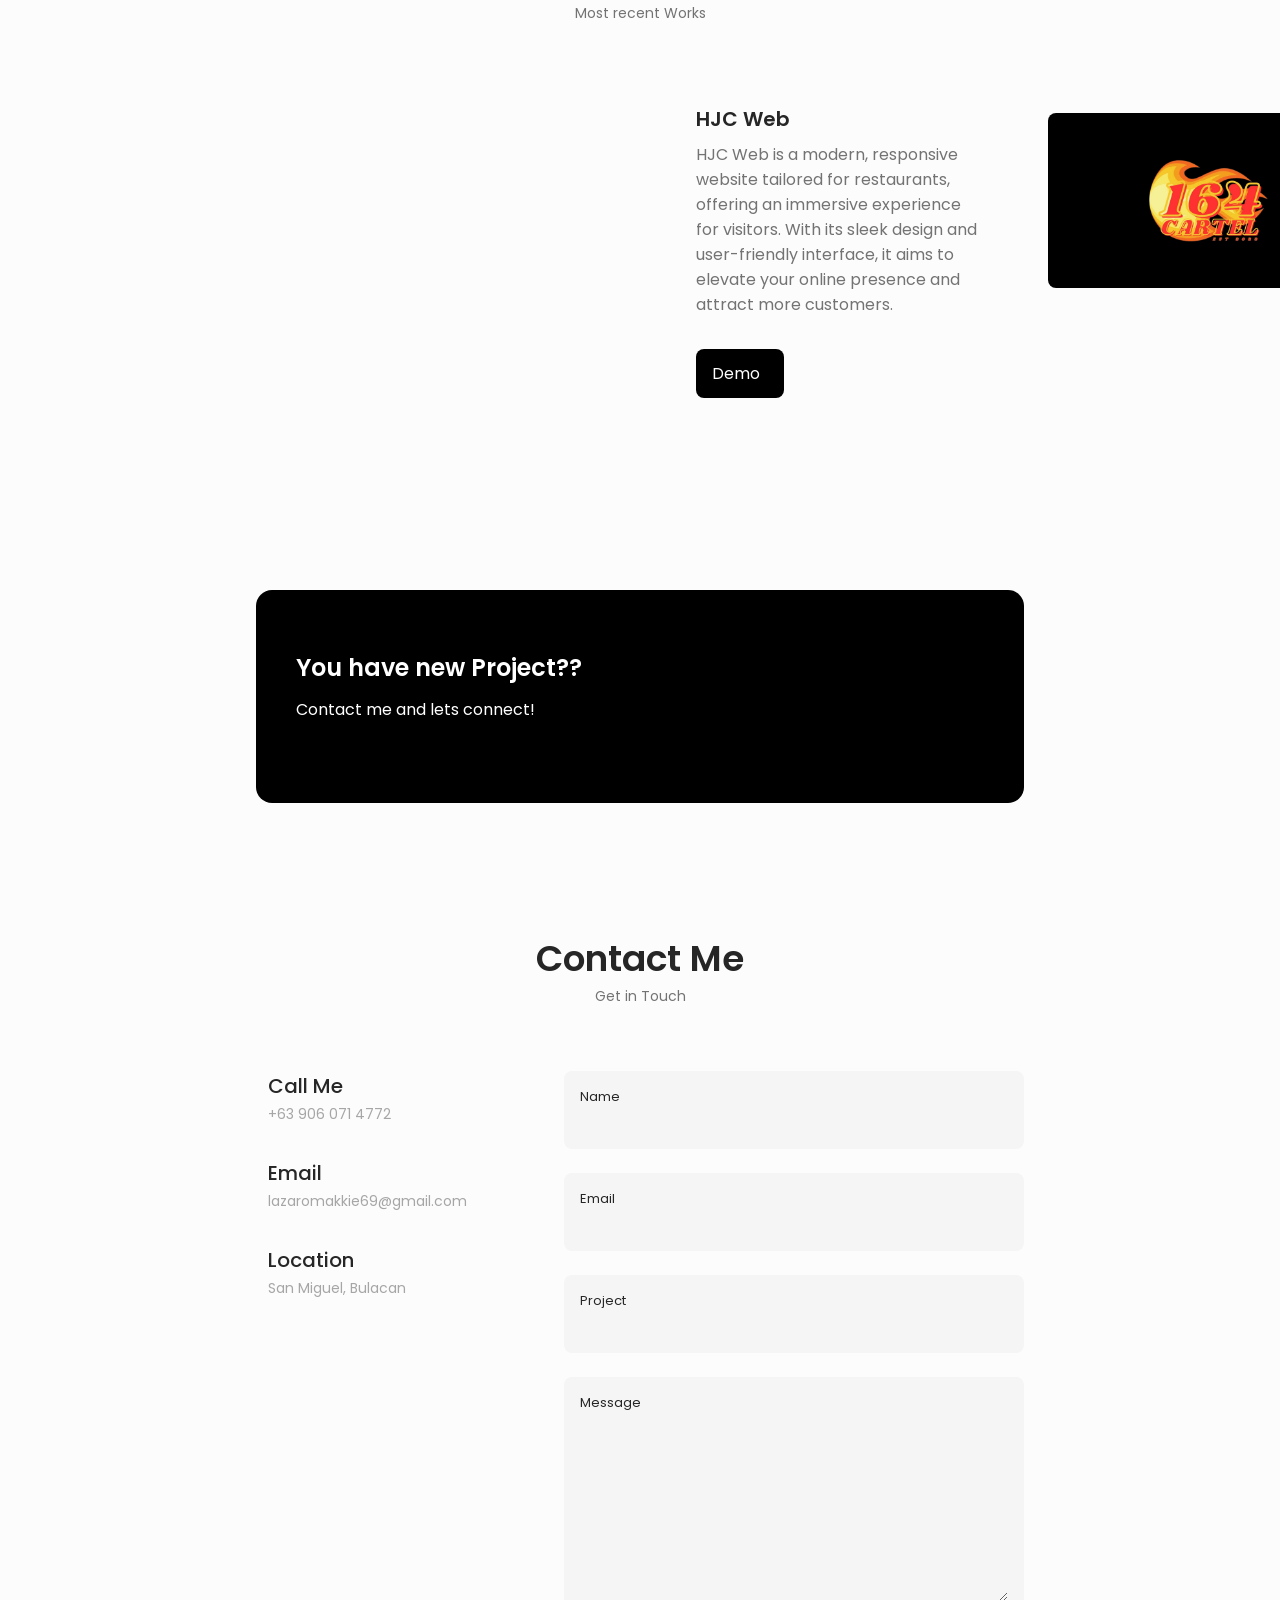
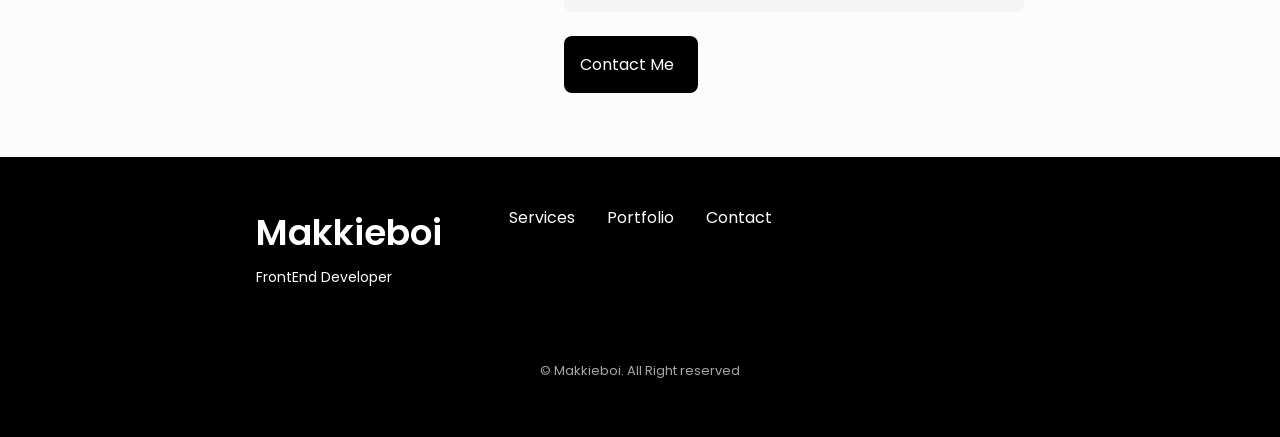
==== commit 328d4056: "Update index.html" ====
--- a/index.html
+++ b/index.html
@@ -493,7 +493,7 @@
 
     </section>
 
-    <!--==================== PORTFOLIO ====================-->
+     <!--==================== PORTFOLIO ====================-->
     <section class="portfolio section" id="project">
         <h2 class="section__title">Portfolio</h2>
         <span class="section__subtitle">Most recent Works</span>
@@ -689,4 +689,4 @@
     <script src="assets/js/main.js"></script>
 </body>
 
-</html>+</html>
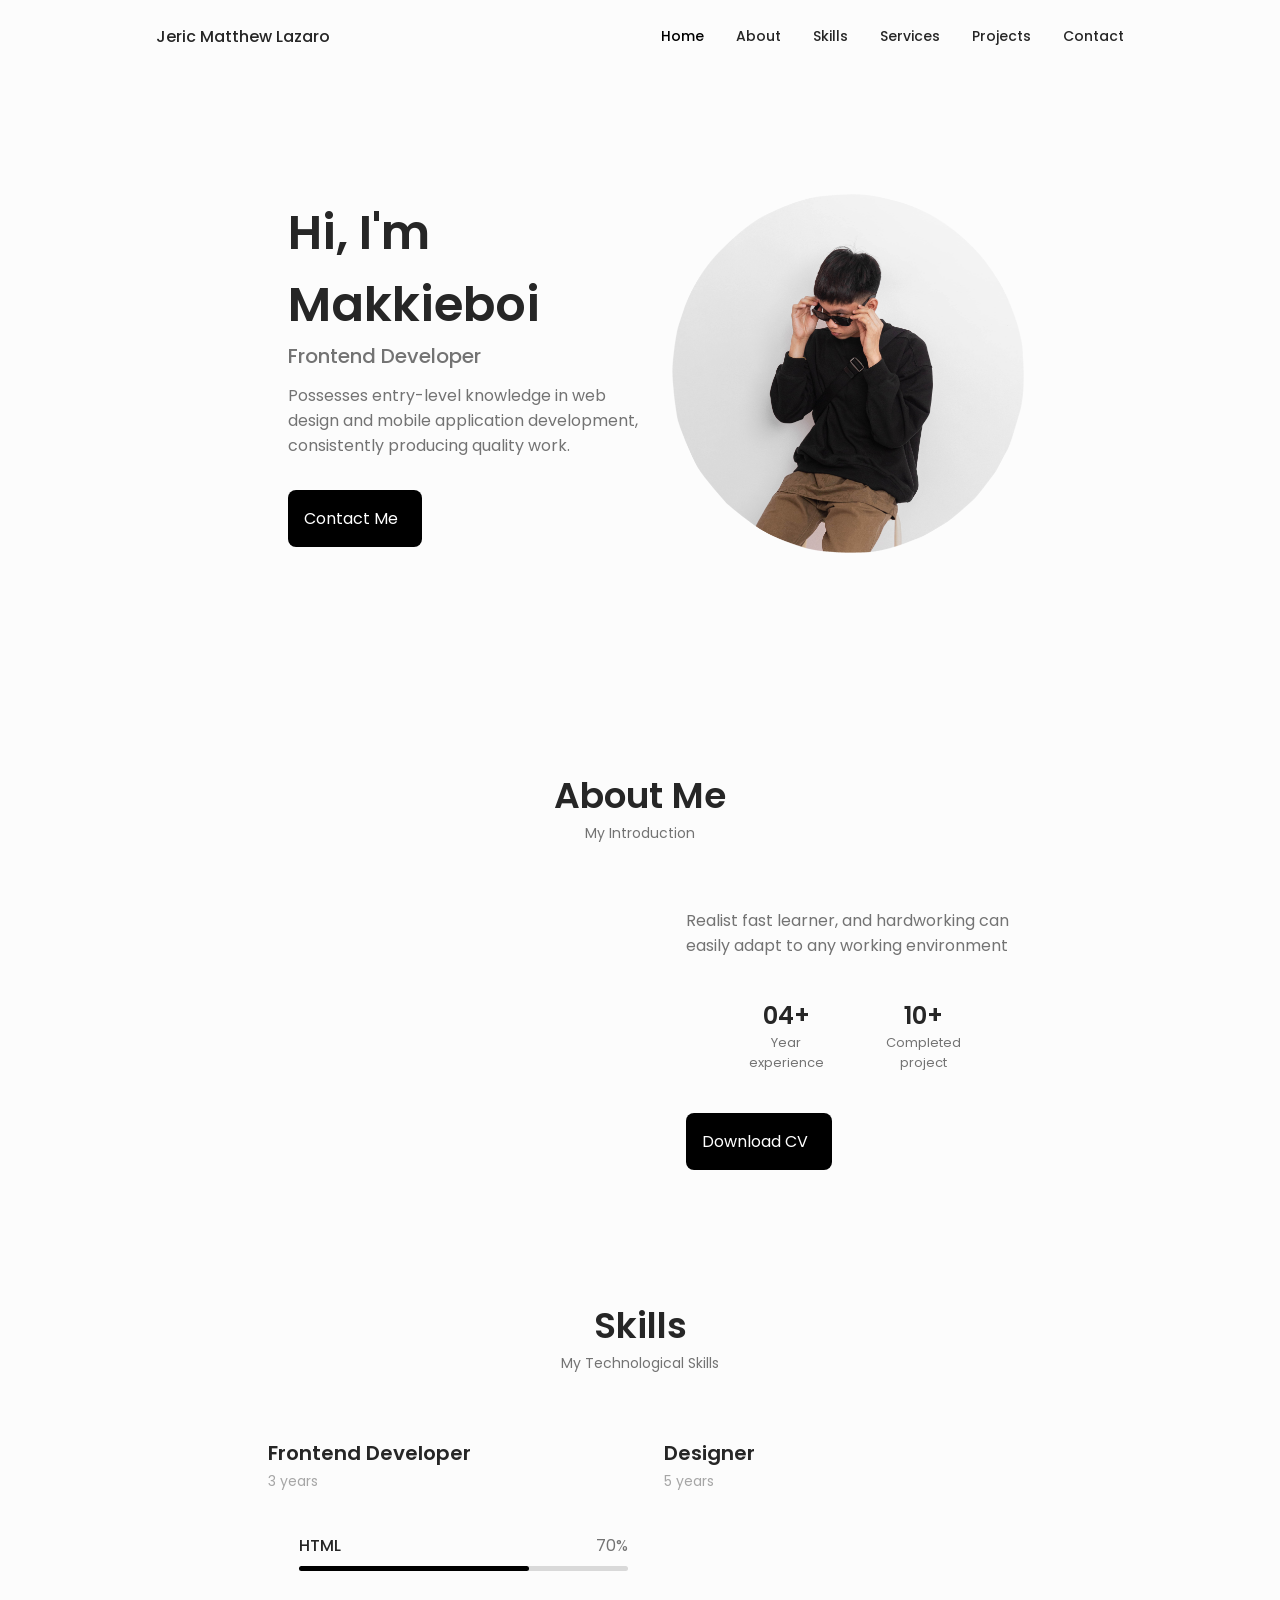
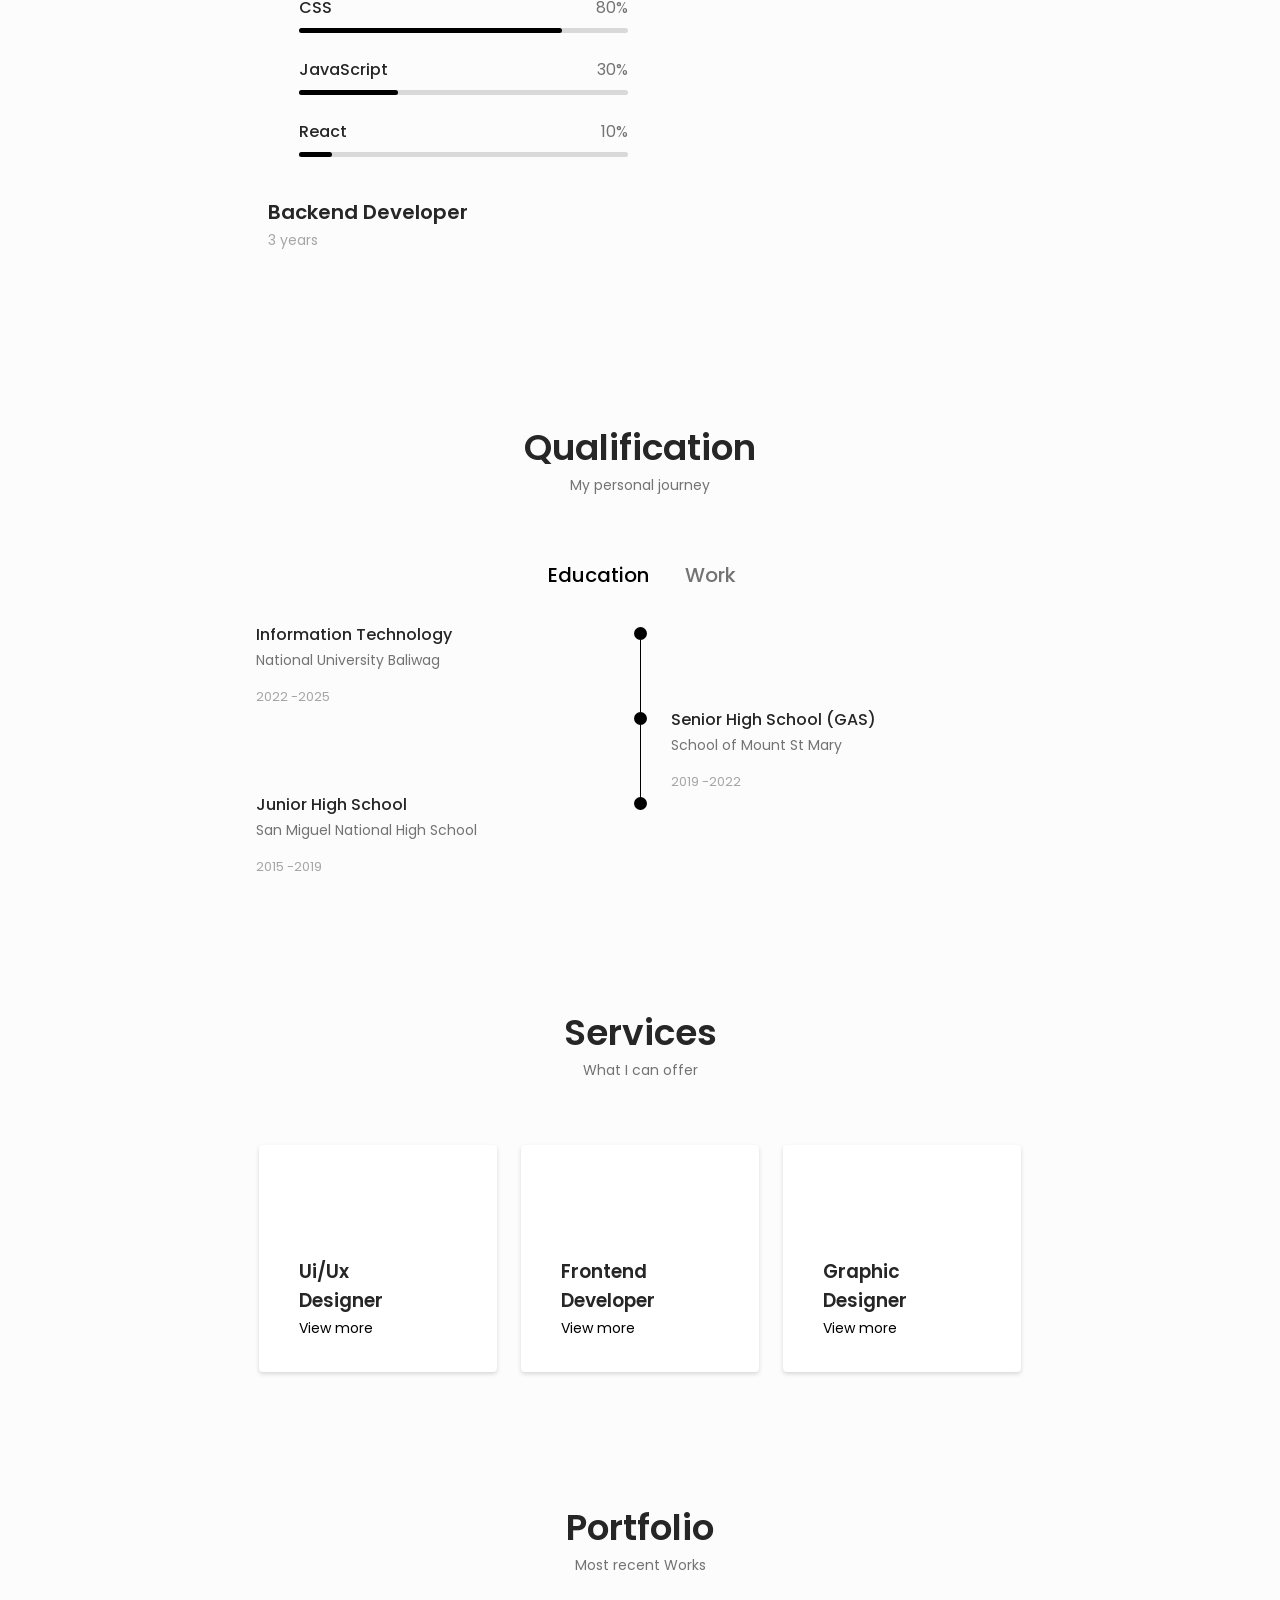
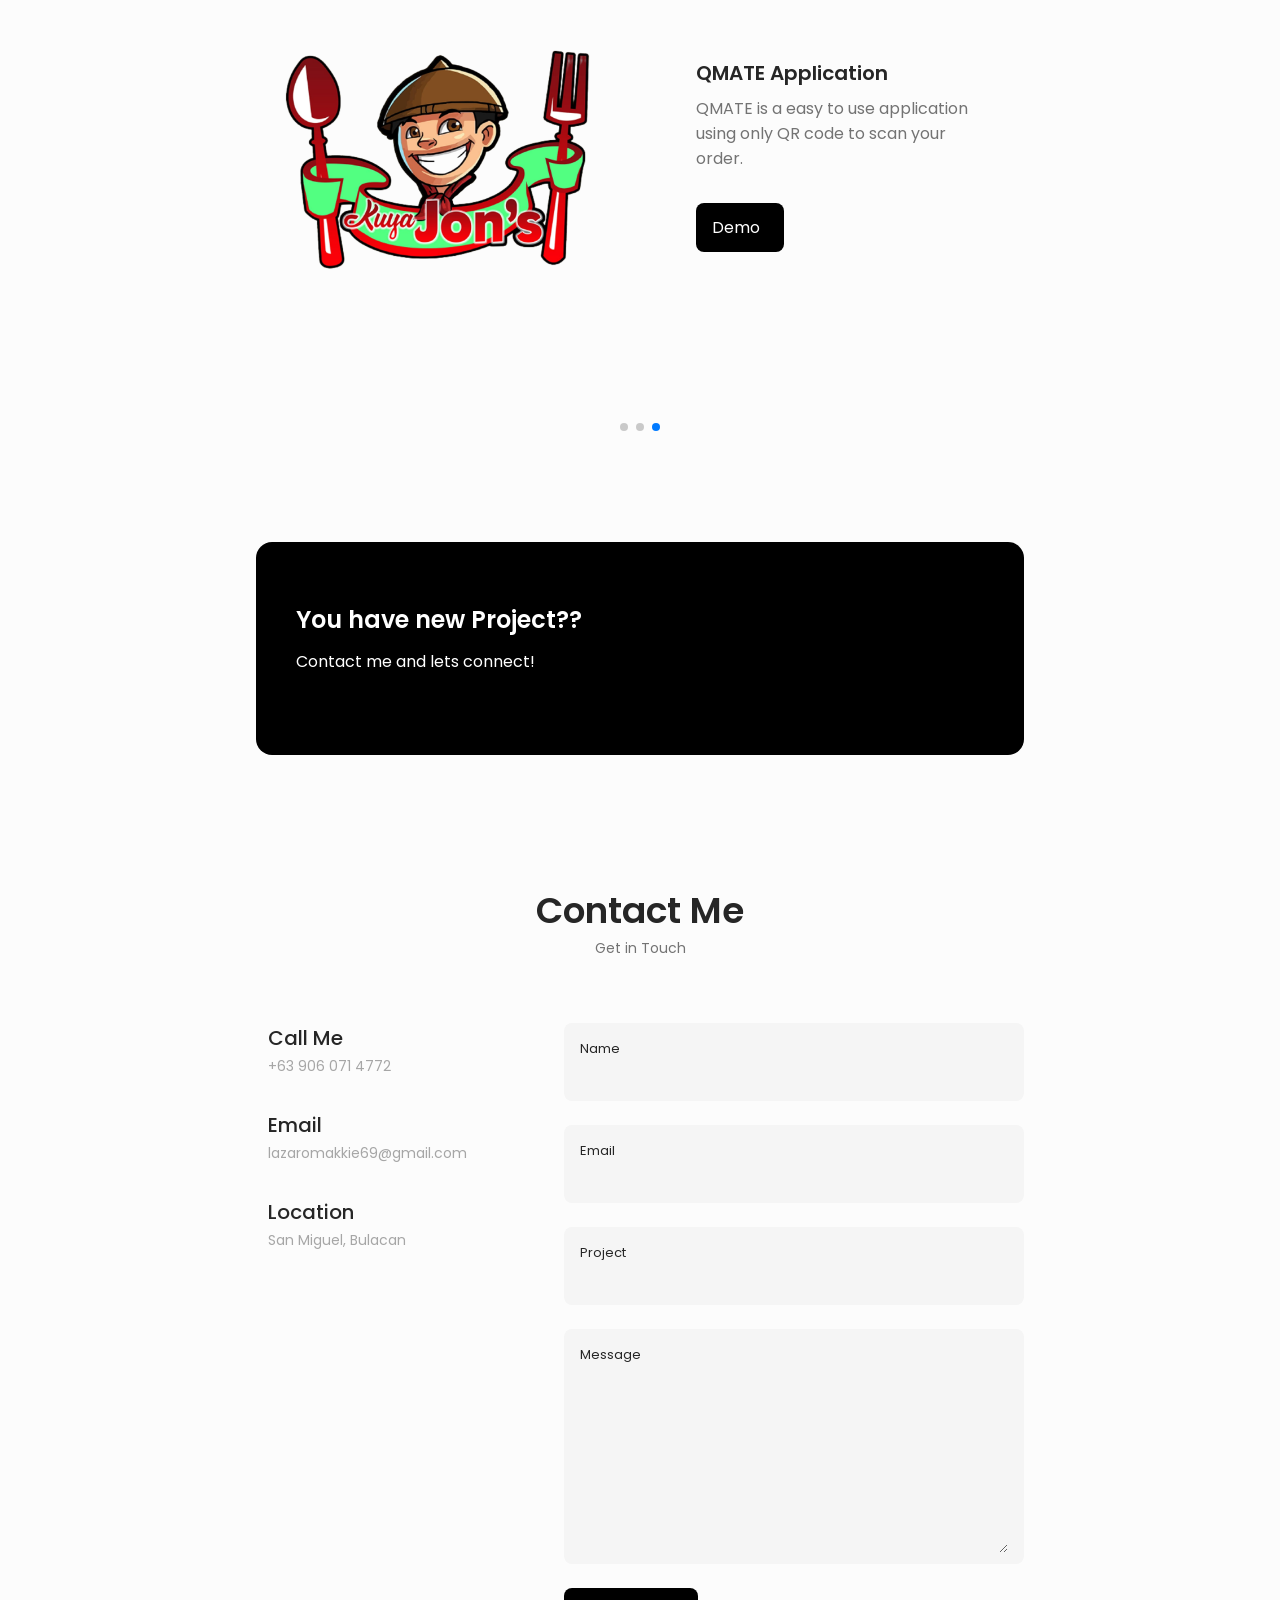
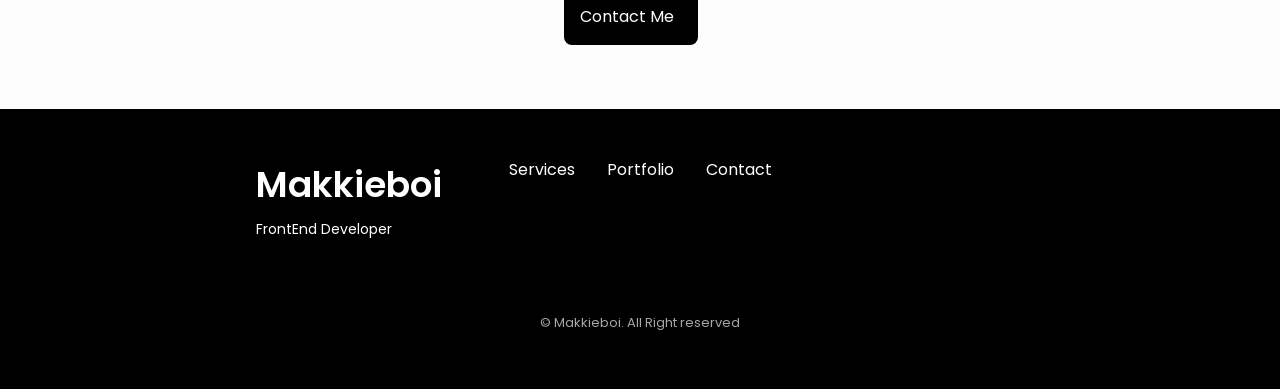
==== commit 6b579434: "Update index.html" ====
--- a/index.html
+++ b/index.html
@@ -94,11 +94,7 @@
                 </div>
 
                 <div class="home__scroll">
-                    <a href="#about" class="home__scroll-button--flex">
-                        <i class="uil uil-mouse-alt home__scroll-mouse"></i>
-                        <span class="home__scroll-name">Scroll down</span>
-                        <i class="uil uil-arrow-down home__scroll-arrow"></i>
-                    </a>
+                    
                 </div>
             </div>
         </section>
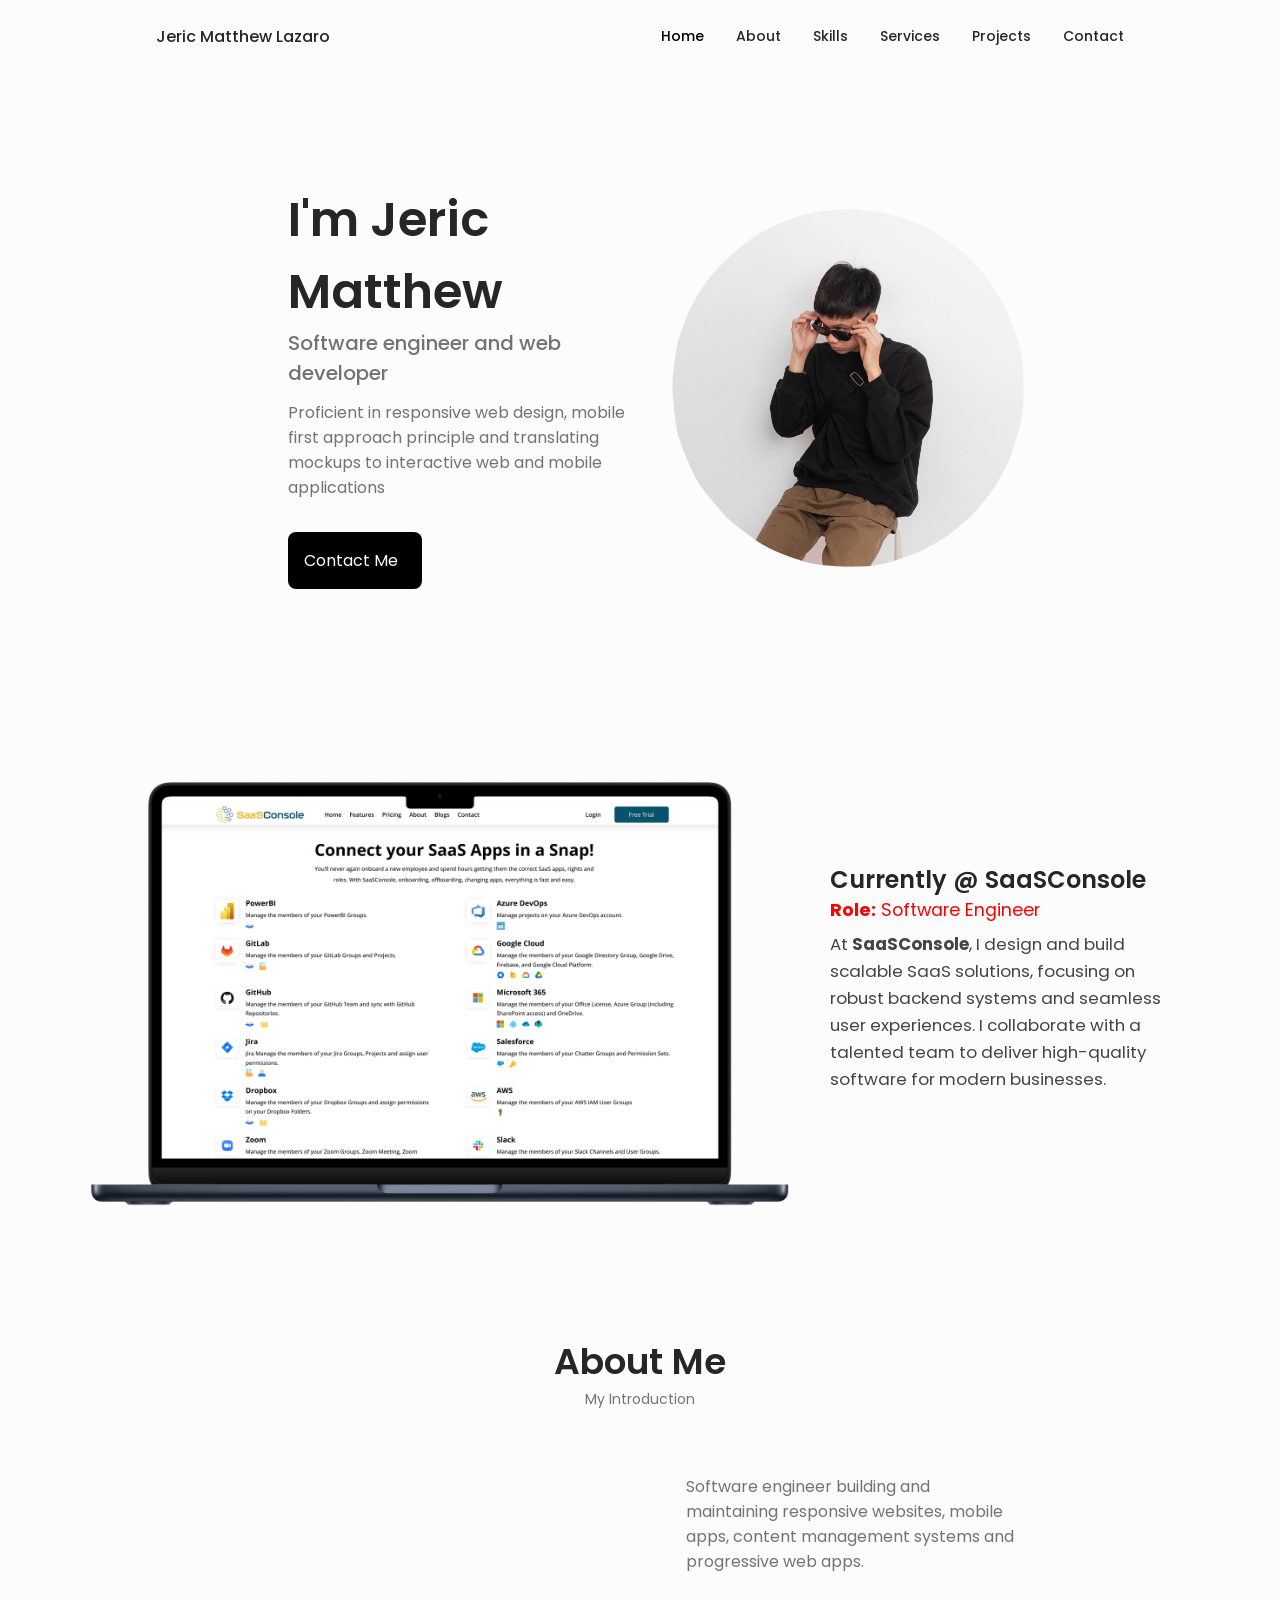
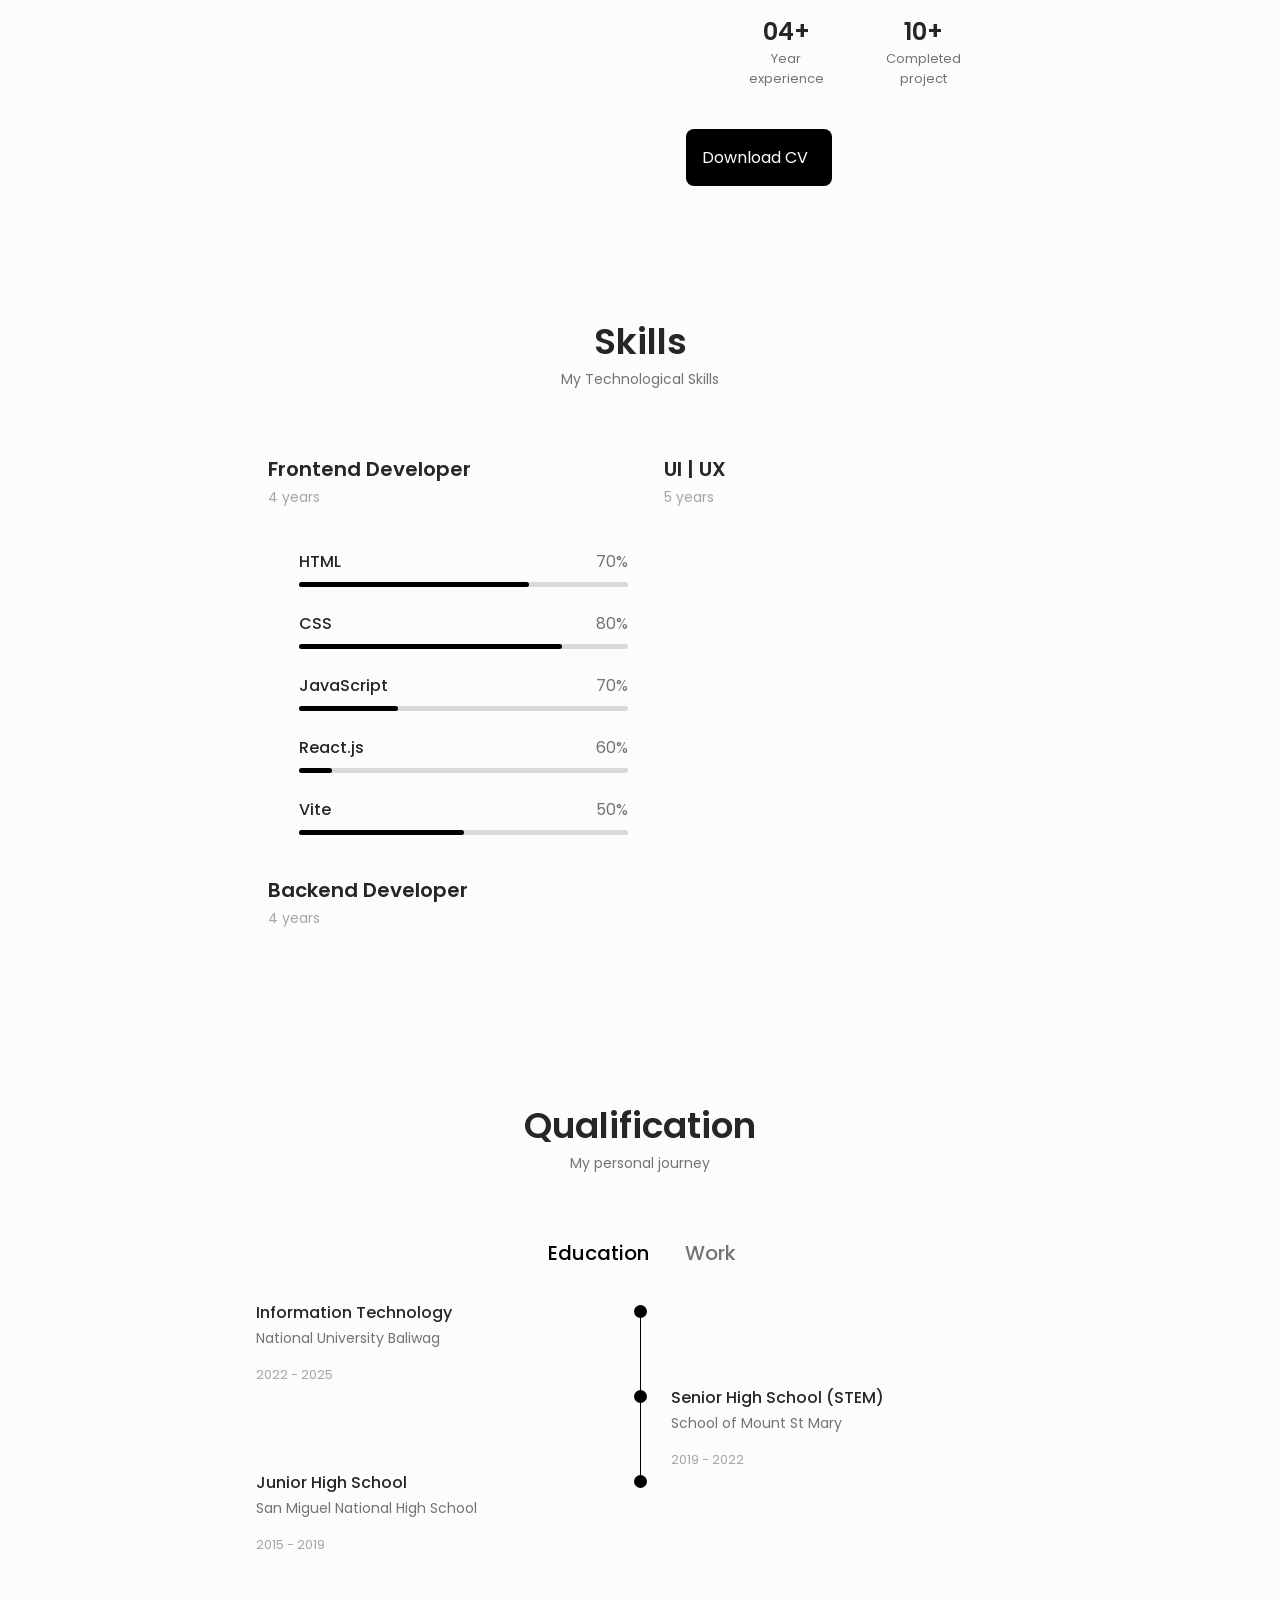
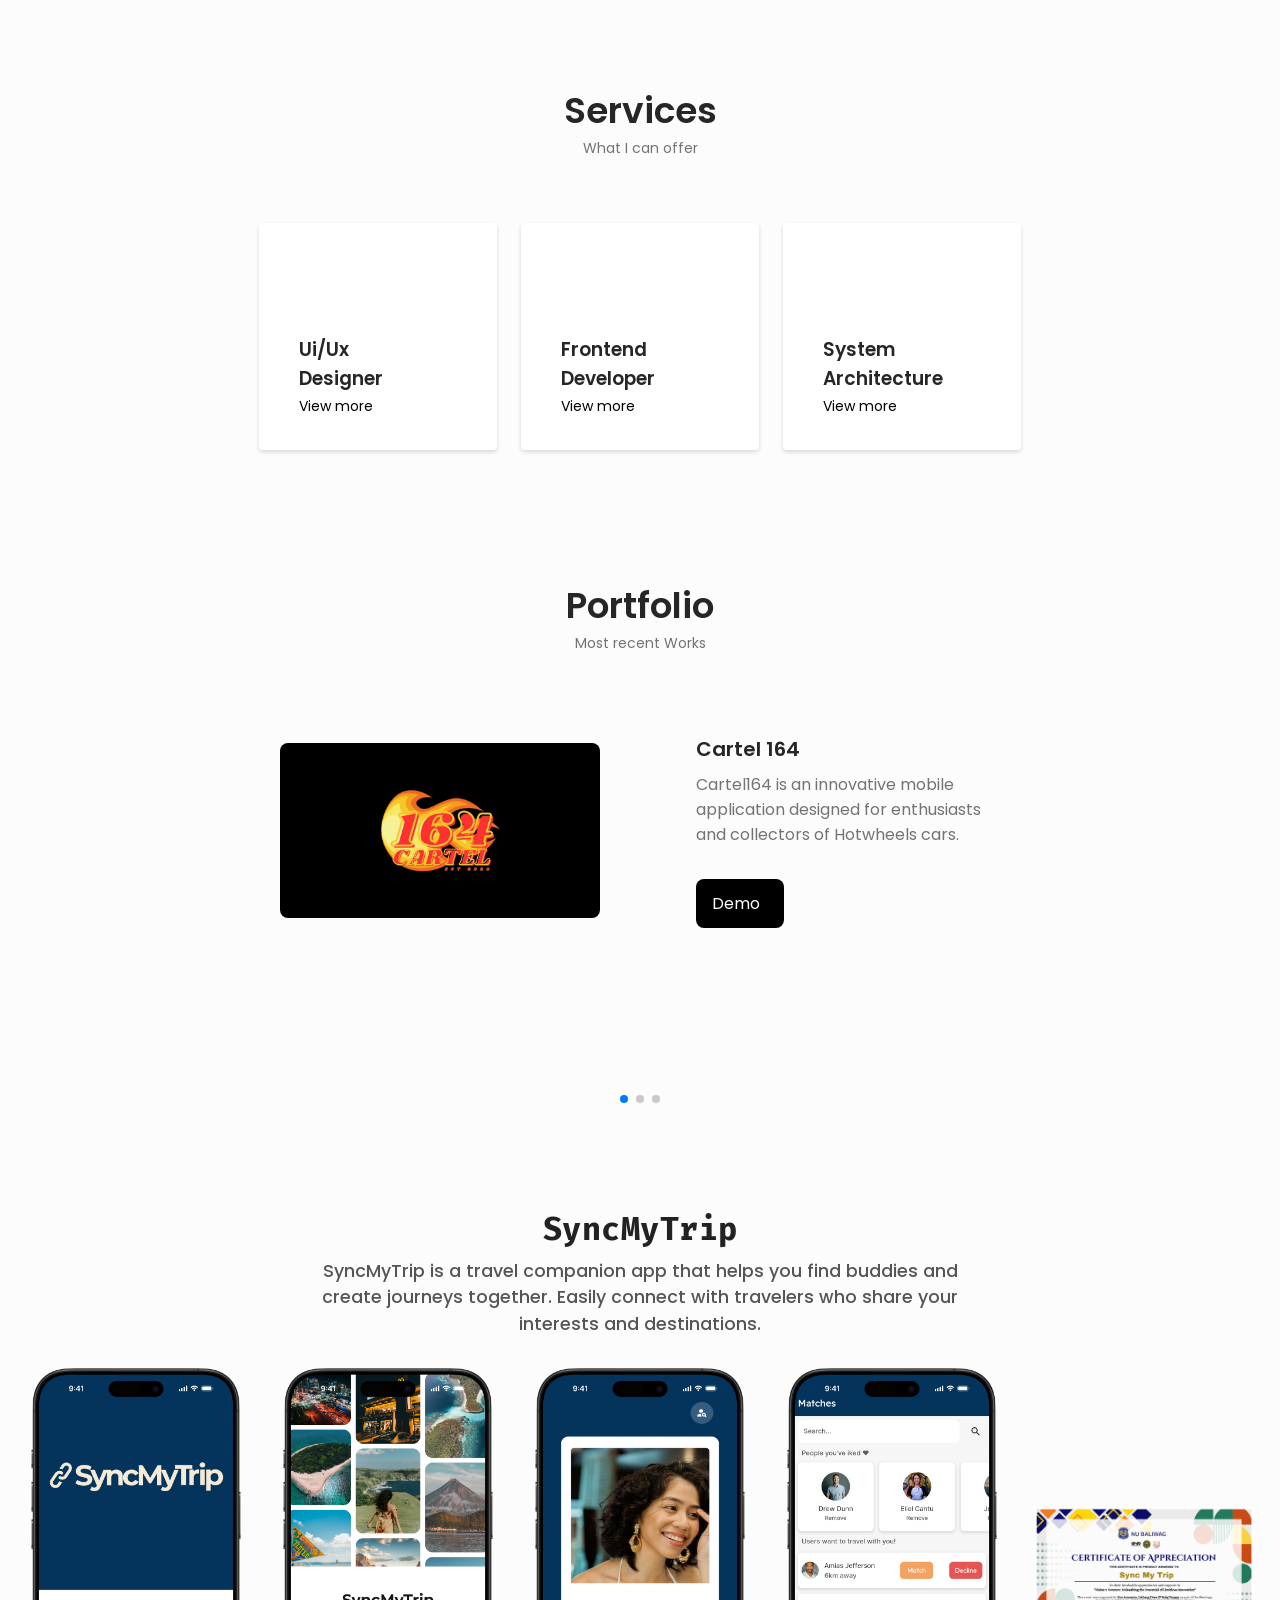
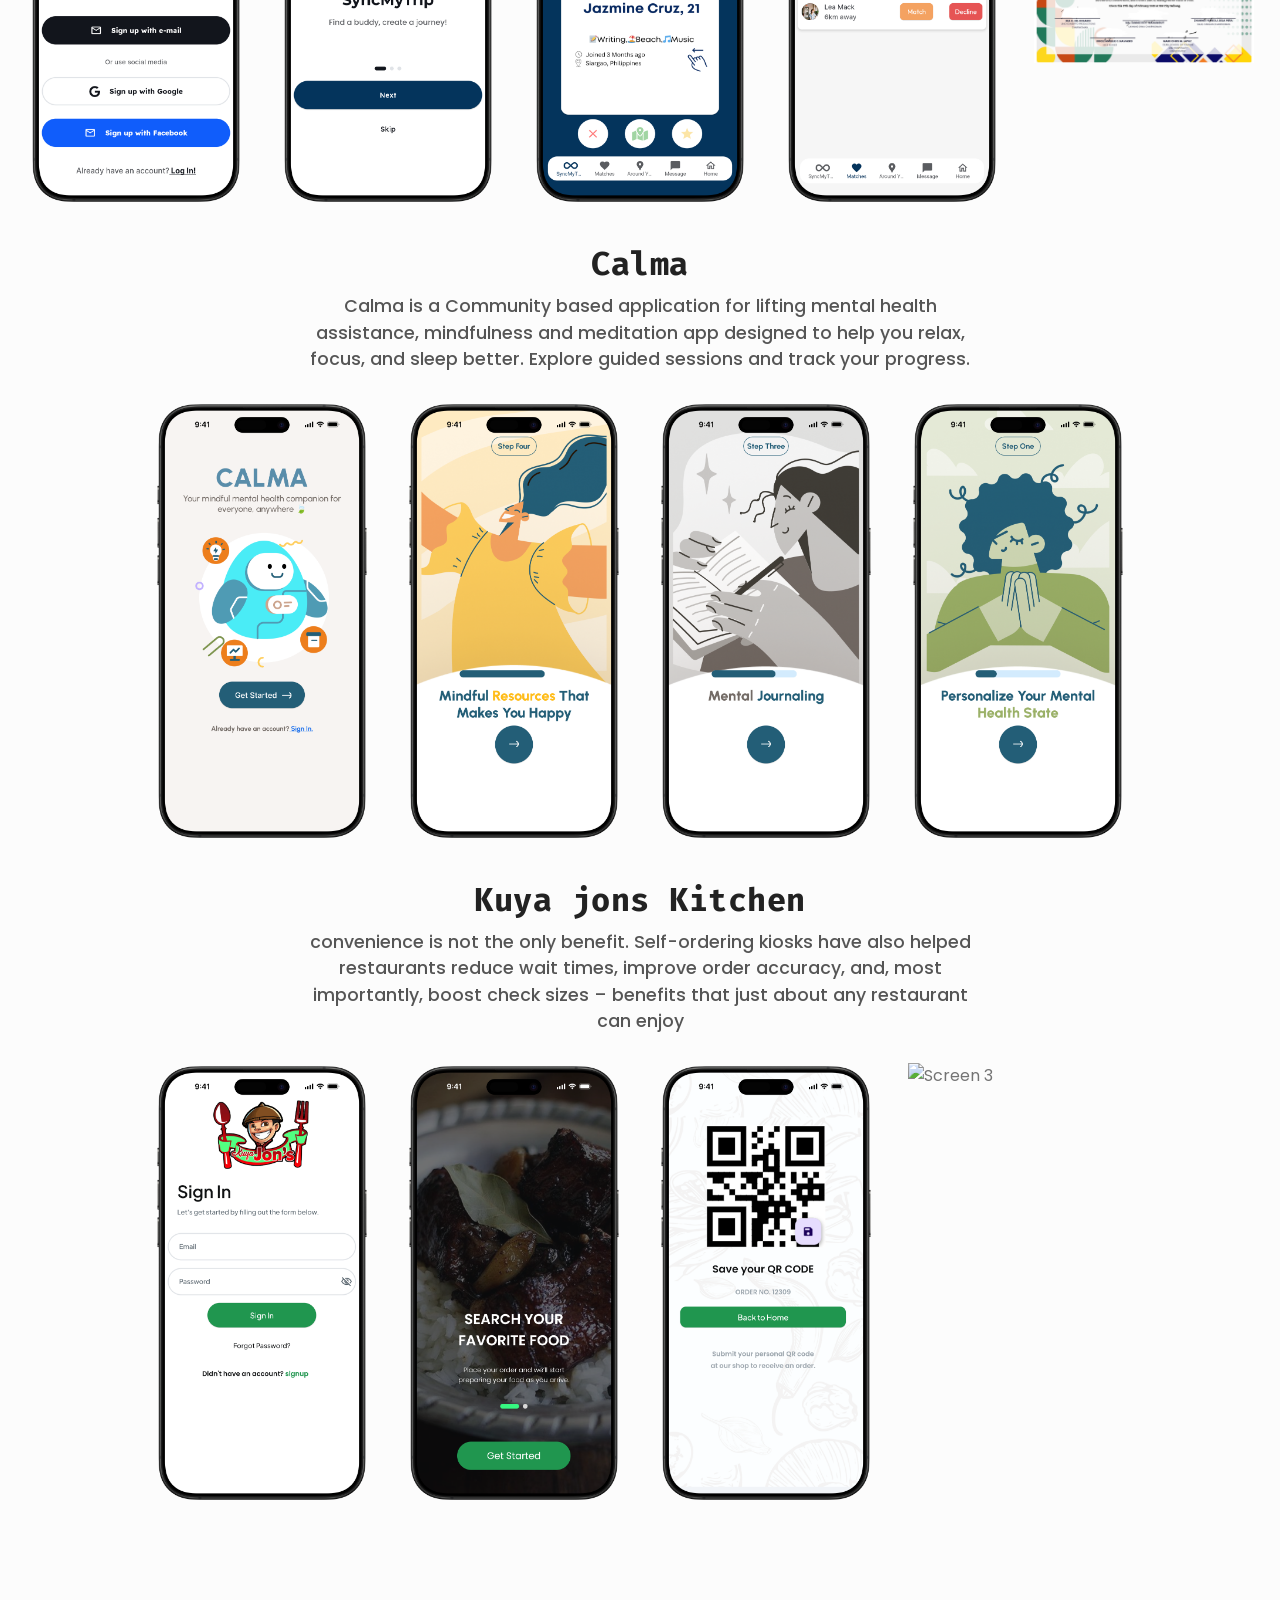
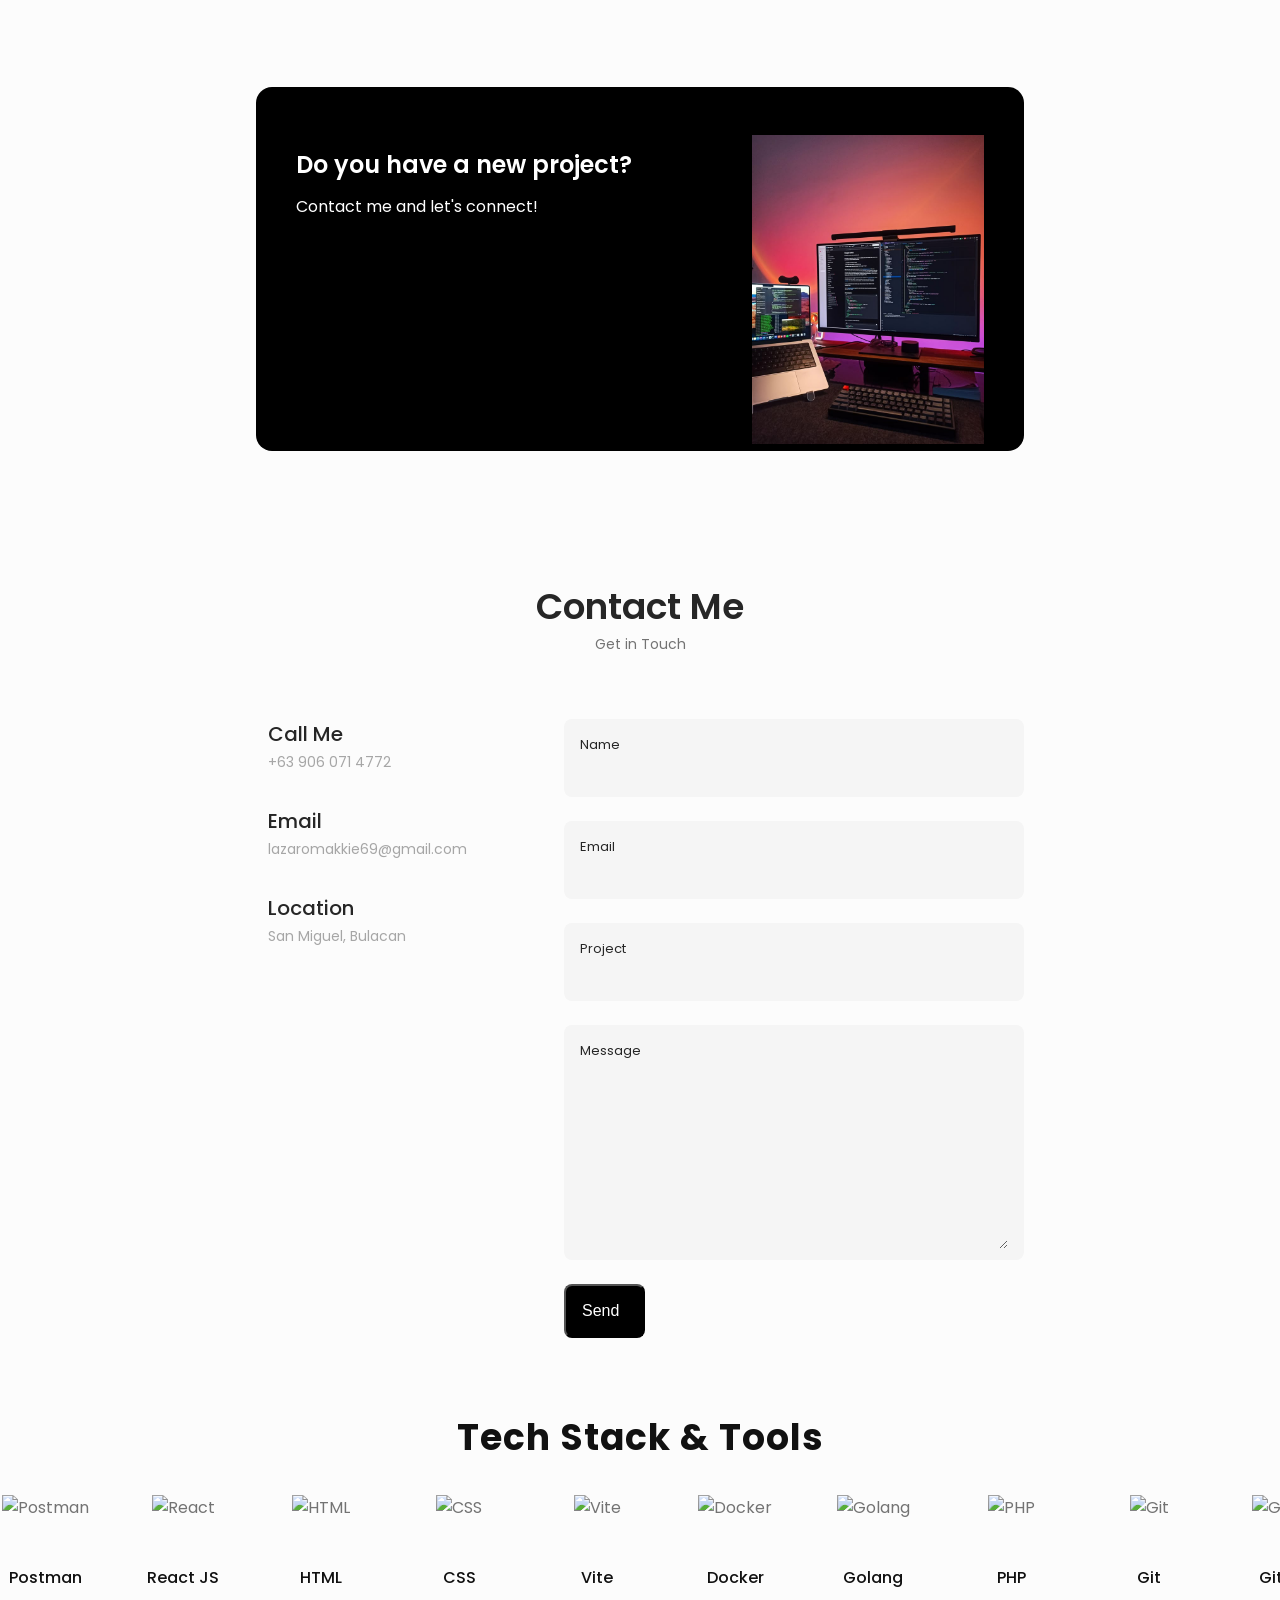
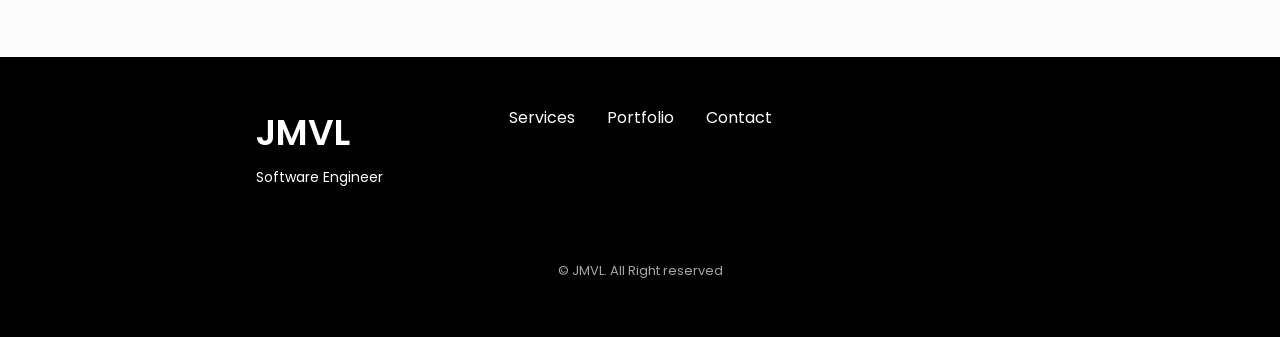
==== commit 0c027967: "Portpolio updated" ====
--- a/index.html
+++ b/index.html
@@ -5,7 +5,7 @@
 <head>
     <meta charset="UTF-8">
     <meta name="viewport" content="width=device-width, initial-scale=1.0">
-
+    <link href="https://fonts.googleapis.com/css2?family=Fira+Mono:wght@400;500;700&display=swap" rel="stylesheet">
     <!--==================== UNICONS ====================-->
     <link rel="stylesheet" href="https://unicons.iconscout.com/release/v4.0.8/css/line.css">
 
@@ -15,7 +15,7 @@
     <!--==================== CSS ====================-->
     <link rel="stylesheet" href="assets/css/styles.css">
 
-    <title>Makkie Lazaro | Portfolio</title>
+    <title>JMVL | Portfolio</title>
 </head>
 
 <body>
@@ -61,14 +61,13 @@
             </div>
         </nav>
     </header>
-
     <main class="main">
         <!--==================== HOME ====================-->
         <section class="home section" id="home">
             <div class="home__container container grid">
                 <div class="home__content grid">
                     <div class="home__social">
-                        <a href="" target="_blank" class="home__social-icon">
+                        <a href="https://www.linkedin.com/in/jeric-matthew-lazaro-0ab743270/" target="_blank" class="home__social-icon">
                             <i class="uil uil-linkedin-alt"></i>
                         </a>
                         <a href="https://www.facebook.com/makkieboi" target="_blank" class="home__social-icon">
@@ -84,9 +83,9 @@
 
 
                     <div class="home__data">
-                        <h1 class="home__title">Hi, I'm Makkieboi</h1>
-                        <h3 class="home__subtitle">Frontend Developer</h3>
-                        <p class="home__description">Possesses entry-level knowledge in web design and mobile application development, consistently producing quality work.</p>
+                        <h1 class="home__title">I'm Jeric Matthew</h1>
+                        <h3 class="home__subtitle">Software engineer and web developer</h3>
+                        <p class="home__description">Proficient in responsive web design, mobile first approach principle and translating mockups to interactive web and mobile applications</p>
                         <a href="#contact" class="button button--flex">
                         Contact Me <i class="uil uil-message button__icon"></i>
                     </a>
@@ -94,12 +93,32 @@
                 </div>
 
                 <div class="home__scroll">
-                    
+
                 </div>
             </div>
         </section>
     </main>
-
+    <!--==================== saas ====================-->
+
+
+    <section class="saasconsole-section">
+        <div class="saasconsole-container">
+            <div class="saasconsole-image">
+                <img src="assets/img/saas2.png" alt="SaaSConsole Dashboard Screenshot">
+            </div>
+            <div class="saasconsole-details">
+                <h2 class="saasconsole-title">Currently @ SaaSConsole</h2>
+                <p class="saasconsole-role"><strong>Role:</strong> Software Engineer</p>
+                <p class="saasconsole-desc">
+                    At <strong>SaaSConsole</strong>, I design and build scalable SaaS solutions, focusing on robust backend systems and seamless user experiences. I collaborate with a talented team to deliver high-quality software for modern businesses.
+                </p>
+            </div>
+        </div>
+    </section>
+
+
+
+    <!--==================== saas ====================-->
 
     <!--==================== ABOUT ====================-->
     <section class="about section" id="about">
@@ -110,7 +129,7 @@
             <img src="assets/img/DSC_7162.JPG" alt="" class="about__img">
 
             <div class="about__data">
-                <p class="about__description">Realist fast learner, and hardworking can easily adapt to any working environment
+                <p class="about__description">Software engineer building and maintaining responsive websites, mobile apps, content management systems and progressive web apps.
                 </p>
                 <div class="about__info">
                     <div>
@@ -124,14 +143,13 @@
                 </div>
 
                 <div class="about__buttons">
-                    <a download="" href="assets/pdf/me.pdf" class="button button--flex">
+                    <a download="" href="assets/pdf/Jeric Matthew Lazaro.pdf" class="button button--flex">
                                  Download CV<i class="uil uil-download-alt button__icon"></i>
                             </a>
                 </div>
             </div>
         </div>
     </section>
-
     <!--==================== SKILLS ====================-->
     <section class="skills section" id="skills">
         <h2 class="section__title">Skills</h2>
@@ -146,7 +164,7 @@
 
                         <div>
                             <h1 class="skills__title">Frontend Developer</h1>
-                            <span class="skills__subtitle">3 years</span>
+                            <span class="skills__subtitle">4 years</span>
                         </div>
 
                         <i class="uil uil-angle-down skills__arrow"></i>
@@ -176,7 +194,7 @@
                         <div class="skills__data">
                             <div class="skills__titles">
                                 <h3 class="skills__name">JavaScript</h3>
-                                <span class="skills__number">30%</span>
+                                <span class="skills__number">70%</span>
                             </div>
                             <div class="skills__bar">
                                 <span class="skills__percentage skills__js"></span>
@@ -185,11 +203,21 @@
 
                         <div class="skills__data">
                             <div class="skills__titles">
-                                <h3 class="skills__name">React</h3>
-                                <span class="skills__number">10%</span>
+                                <h3 class="skills__name">React.js</h3>
+                                <span class="skills__number">60%</span>
                             </div>
                             <div class="skills__bar">
                                 <span class="skills__percentage skills__react"></span>
+                            </div>
+                        </div>
+
+                        <div class="skills__data">
+                            <div class="skills__titles">
+                                <h3 class="skills__name">Vite</h3>
+                                <span class="skills__number">50%</span>
+                            </div>
+                            <div class="skills__bar">
+                                <span class="skills__percentage skills__vite"></span>
                             </div>
                         </div>
                     </div>
@@ -202,13 +230,23 @@
 
                         <div>
                             <h1 class="skills__title">Backend Developer</h1>
-                            <span class="skills__subtitle">3 years</span>
+                            <span class="skills__subtitle">4 years</span>
                         </div>
 
                         <i class="uil uil-angle-down skills__arrow"></i>
                     </div>
 
                     <div class="skills__list grid">
+                        <div class="skills__data">
+                            <div class="skills__titles">
+                                <h3 class="skills__name">Go (Golang)</h3>
+                                <span class="skills__number">50%</span>
+                            </div>
+                            <div class="skills__bar">
+                                <span class="skills__percentage skills__golang"></span>
+                            </div>
+                        </div>
+
                         <div class="skills__data">
                             <div class="skills__titles">
                                 <h3 class="skills__name">PHP</h3>
@@ -221,7 +259,7 @@
 
                         <div class="skills__data">
                             <div class="skills__titles">
-                                <h3 class="skills__name">Node JS</h3>
+                                <h3 class="skills__name">Node.js</h3>
                                 <span class="skills__number">10%</span>
                             </div>
                             <div class="skills__bar">
@@ -238,9 +276,30 @@
                                 <span class="skills__percentage skills__firebase"></span>
                             </div>
                         </div>
-                    </div>
-                </div>
-            </div>
+
+                        <div class="skills__data">
+                            <div class="skills__titles">
+                                <h3 class="skills__name">Postman</h3>
+                                <span class="skills__number">70%</span>
+                            </div>
+                            <div class="skills__bar">
+                                <span class="skills__percentage skills__postman"></span>
+                            </div>
+                        </div>
+
+                        <div class="skills__data">
+                            <div class="skills__titles">
+                                <h3 class="skills__name">Git</h3>
+                                <span class="skills__number">80%</span>
+                            </div>
+                            <div class="skills__bar">
+                                <span class="skills__percentage skills__git"></span>
+                            </div>
+                        </div>
+                    </div>
+                </div>
+            </div>
+
             <div>
                 <!--==================== SKILLS 3 ====================-->
                 <div class="skills__content skills__close">
@@ -248,7 +307,7 @@
                         <i class="uil uil-swatchbook skills__icon"></i>
 
                         <div>
-                            <h1 class="skills__title">Designer</h1>
+                            <h1 class="skills__title">UI | UX</h1>
                             <span class="skills__subtitle">5 years</span>
                         </div>
 
@@ -290,6 +349,7 @@
             </div>
         </div>
     </section>
+
 
     <!--==================== QUALIFICATION ====================-->
     <section class="qualification section">
@@ -310,13 +370,13 @@
             <div class="qualification__section">
                 <!--==================== QUALIFICATION CONTENT 1 ====================-->
                 <div class="qualification__content qualification__active" data-content id="education">
-                    <!--==================== QUALIFICATION  1 ====================-->
+                    <!--==================== QUALIFICATION 1 ====================-->
                     <div class="qualification__data">
                         <div>
                             <h3 class="qualification__title">Information Technology</h3>
                             <span class="qualification__subtitle">National University Baliwag</span>
                             <div class="qualification__calendar">
-                                <i class="uil uil-calendar-alt"></i> 2022 -2025
+                                <i class="uil uil-calendar-alt"></i> 2022 - 2025
                             </div>
                         </div>
 
@@ -325,7 +385,7 @@
                             <span class="qualification__line"></span>
                         </div>
                     </div>
-                    <!--==================== QUALIFICATION  2 ====================-->
+                    <!--==================== QUALIFICATION 2 ====================-->
                     <div class="qualification__data">
                         <div></div>
 
@@ -334,42 +394,67 @@
                             <span class="qualification__line"></span>
                         </div>
                         <div>
-                            <h3 class="qualification__title">Senior High School (GAS)</h3>
+                            <h3 class="qualification__title">Senior High School (STEM)</h3>
                             <span class="qualification__subtitle">School of Mount St Mary</span>
                             <div class="qualification__calendar">
-                                <i class="uil uil-calendar-alt"></i> 2019 -2022
-                            </div>
-                        </div>
-
-                    </div>
-                    <!--==================== QUALIFICATION  3 ====================-->
+                                <i class="uil uil-calendar-alt"></i> 2019 - 2022
+                            </div>
+                        </div>
+                    </div>
+                    <!--==================== QUALIFICATION 3 ====================-->
                     <div class="qualification__data">
-
-
                         <div>
                             <h3 class="qualification__title">Junior High School</h3>
                             <span class="qualification__subtitle">San Miguel National High School</span>
                             <div class="qualification__calendar">
-                                <i class="uil uil-calendar-alt"></i> 2015 -2019
+                                <i class="uil uil-calendar-alt"></i> 2015 - 2019
                             </div>
                         </div>
                         <div>
                             <span class="qualification__rounder"></span>
                             <!-- <span class="qualification__line"></span> -->
                         </div>
-
                     </div>
                 </div>
 
                 <!--==================== QUALIFICATION CONTENT 2 ====================-->
                 <div class="qualification__content" data-content id="work">
-
-                </div>
-            </div>
-
-        </div>
-        </div>
-    </section>
+                    <!--==================== WORK 1 ====================-->
+                    <div class="qualification__data">
+                        <div>
+                            <h3 class="qualification__title">IT Operations</h3>
+                            <span class="qualification__subtitle">Concentrix</span>
+                            <div class="qualification__calendar">
+                                <i class="uil uil-calendar-alt"></i> 2024 - 2025
+                            </div>
+                        </div>
+
+                        <div>
+                            <span class="qualification__rounder"></span>
+                            <span class="qualification__line"></span>
+                        </div>
+                    </div>
+                    <!--==================== WORK 2 ====================-->
+                    <div class="qualification__data">
+                        <div></div>
+
+                        <div>
+                            <span class="qualification__rounder"></span>
+                            <!-- <span class="qualification__line"></span> -->
+                        </div>
+                        <div>
+                            <h3 class="qualification__title">Software Engineer</h3>
+                            <span class="qualification__subtitle">Hooli Software</span>
+                            <div class="qualification__calendar">
+                                <i class="uil uil-calendar-alt"></i> 2025 - Present
+                            </div>
+                        </div>
+                    </div>
+                </div>
+            </div>
+        </div>
+    </section>
+
 
     <!--==================== SERVICES ====================-->
     <section class="services section" id="services">
@@ -397,7 +482,7 @@
                         <ul class="services__modal-services grid">
                             <li class="services__modal-service">
                                 <i class="uil uil-check-circle services__modal-icon"></i>
-                                <p>I develop the user interface.</p>
+                                <p>I develop user interface.</p>
                             </li>
                             <li class="services__modal-service">
                                 <i class="uil uil-check-circle services__modal-icon"></i>
@@ -451,45 +536,41 @@
             <!--==================== SERVICES 3 ====================-->
             <div class="services__content">
                 <div>
-                    <i class="uil uil-pen services__icon"></i>
-                    <h3 class="service__title">Graphic <br> Designer</h3>
+                    <i class="uil uil-brackets-curly services__icon"></i>
+                    <h3 class="service__title">System<br> Architecture</h3>
                 </div>
 
                 <span class="button button--flex button--small button--link services__button">
-                            View more
-                            <i class="uil uil-arrow-right button__icon"></i>
-                        </span>
+                View more
+                <i class="uil uil-arrow-right button__icon"></i>
+            </span>
 
                 <div class="services__modal">
                     <div class="services__modal-content">
-                        <h4 class="services__modal-title">Graphic Design Services</h4>
+                        <h4 class="services__modal-title">System Architecture & <br> Design</h4>
                         <i class="uil uil-times services__modal-close"></i>
 
                         <ul class="services__modal-services grid">
                             <li class="services__modal-service">
                                 <i class="uil uil-check-circle services__modal-icon"></i>
-                                <p>Logo design</p>
+                                <p>Crafting robust, scalable, and efficient system architectures tailored to meet business and technical requirements.</p>
                             </li>
                             <li class="services__modal-service">
                                 <i class="uil uil-check-circle services__modal-icon"></i>
-                                <p>Branding materials creation</p>
+                                <p>Designing scalable infrastructure and ensuring system reliability.</p>
                             </li>
                             <li class="services__modal-service">
                                 <i class="uil uil-check-circle services__modal-icon"></i>
-                                <p>Print design (e.g., brochures, flyers)</p>
+                                <p>Optimizing performance and ensuring smooth integration across platforms.</p>
                             </li>
                         </ul>
                     </div>
                 </div>
             </div>
 
-        </div>
-
-
-
-    </section>
-
-     <!--==================== PORTFOLIO ====================-->
+    </section>
+
+    <!--==================== PORTFOLIO ====================-->
     <section class="portfolio section" id="project">
         <h2 class="section__title">Portfolio</h2>
         <span class="section__subtitle">Most recent Works</span>
@@ -497,22 +578,6 @@
         <div class="portfolio__container container swiper-container">
             <div class="swiper-wrapper">
                 <!--==================== PORTFOLIO 1 ====================-->
-                <div class="portfolio__content grid swiper-slide">
-                    <img src="assets/img/LOGO.png" alt="" class="portfolio__img">
-
-                    <div class="portfolio__data">
-                        <h3 class="portfolio__title">HJC Web</h3>
-                        <p class="portfolio_description">
-                            HJC Web is a modern, responsive website tailored for restaurants, offering an immersive experience for visitors. With its sleek design and user-friendly interface, it aims to elevate your online presence and attract more customers.
-                        </p>
-
-                        <a href="https://makkie0420.github.io/HJC-s-BBQ-ATBP/" class="button button--flex button--small portfolio__button">
-                                    Demo
-                                    <i class="uil uil-arrow-right button__icon"></i>
-                                </a>
-                    </div>
-                </div>
-                <!--==================== PORTFOLIO 2 ====================-->
                 <!---->
                 <div class="portfolio__content grid swiper-slide">
                     <img src="assets/img/cartel.jpg" alt="" class="portfolio__img">
@@ -529,6 +594,23 @@
                                 </a>
                     </div>
                 </div>
+                <!--==================== PORTFOLIO 2 ====================-->
+                <div class="portfolio__content grid swiper-slide">
+                    <img src="assets/img/synclogo.png" alt="" class="portfolio__img">
+
+                    <div class="portfolio__data">
+                        <h3 class="portfolio__title">SyncMy Web</h3>
+                        <p class="portfolio_description">
+                            A platform designed to connect travelers based on shared destinations, interests, and schedules.
+                        </p>
+
+                        <a href="https://syncmytrip.netlify.app/" class="button button--flex button--small portfolio__button">
+                                    Demo
+                                    <i class="uil uil-arrow-right button__icon"></i>
+                                </a>
+                    </div>
+                </div>
+                <!--==================== PORTFOLIO 2 ====================-->
 
                 <!--==================== PORTFOLIO 3 ====================-->
                 <div class="portfolio__content grid swiper-slide">
@@ -557,132 +639,227 @@
         </div>
     </section>
 
+    <!--==================== PROJECT SHOWCASE ====================-->
+    <section>
+        <h2 class="mockup-title">SyncMyTrip</h2>
+        <p class="mockup-desc">
+            SyncMyTrip is a travel companion app that helps you find buddies and create journeys together. Easily connect with travelers who share your interests and destinations.
+        </p>
+        <div class="mockup-container">
+            <div class="phone-frame">
+                <img src="assets/img/3.png" alt="Screen 1">
+            </div>
+            <div class="phone-frame">
+                <img src="assets/img/7.png" alt="Screen 2">
+            </div>
+            <div class="phone-frame">
+                <img src="assets/img/5.png" alt="Screen 3">
+            </div>
+            <div class="phone-frame">
+                <img src="assets/img/2.png" alt="Screen 4">
+            </div>
+            <div class="phone-frame">
+                <img src="assets/img/syncmytrip certificate.png" alt="Screen 4">
+            </div>
+        </div>
+    </section>
+
+    <section>
+        <h2 class="mockup-title">Calma</h2>
+        <p class="mockup-desc">
+            Calma is a Community based application for lifting mental health assistance, mindfulness and meditation app designed to help you relax, focus, and sleep better. Explore guided sessions and track your progress.
+        </p>
+        <div class="mockup-container">
+            <div class="phone-frame">
+                <img src="assets/img/calma1.png" alt="Screen 1">
+            </div>
+            <div class="phone-frame">
+                <img src="assets/img/calma2.png" alt="Screen 2">
+            </div>
+            <div class="phone-frame">
+                <img src="assets/img/calma3.png" alt="Screen 3">
+            </div>
+            <div class="phone-frame">
+                <img src="assets/img/calma4.png" alt="Screen 4">
+            </div>
+        </div>
+    </section>
+
+    <section>
+        <h2 class="mockup-title">Kuya jons Kitchen</h2>
+        <p class="mockup-desc">
+            convenience is not the only benefit. Self-ordering kiosks have also helped restaurants reduce wait times, improve order accuracy, and, most importantly, boost check sizes – benefits that just about any restaurant can enjoy
+        </p>
+        <div class="mockup-container">
+            <div class="phone-frame">
+                <img src="assets/img/kua1 (1).png" alt="Screen 1">
+            </div>
+            <div class="phone-frame">
+                <img src="assets/img/kua1 (2).png" alt="Screen 2">
+            </div>
+            <div class="phone-frame">
+                <img src="assets/img/kua1 (3).png" alt="Screen 3">
+            </div>
+            <div class="phone-frame">
+                <img src="assets/imG/KUYA JONS.jpg" alt="Screen 3">
+            </div>
+        </div>
+    </section>
+
 
     <!--==================== PROJECT IN MIND ====================-->
     <section class="project section">
         <div class="project__bg">
             <div class="project__container container grid">
                 <div class="project__data">
-                    <h2 class="project__title">You have new Project??</h2>
-                    <p class="project__description">Contact me and lets connect!</p>
-                    <a href="#contact" class="button button--flex button--white">
-                                Contact Me
-                                <i class="uil uil-message project__icon button__icon"></i>
-                            </a>
-                </div>
-                <img src="assets/img/pangetpamakkie.png" alt="" class="project__img">
-            </div>
-        </div>
-    </section>
-
-    <section class="contact section" id="contact">
-        <h2 class="section__title">Contact Me</h2>
-        <span class="section__subtitle">Get in Touch</span>
-
-        <div class="contact__container container grid">
+                    <h2 class="project__title">Do you have a new project?</h2>
+                    <p class="project__description">Contact me and let's connect!</p>
+                    <i class="uil uil-message project__icon button__icon"></i>
+                    </a>
+                </div>
+                <div class="project__img-wrapper">
+                    <img src="assets/img/you have new.jpg" alt="Workspace" class="project__img">
+                </div>
+            </div>
+        </div>
+    </section>
+    <!--==================== PROJECT IN MIND ====================-->
+    <section class="contact section " id="contact">
+        <h2 class="section__title ">Contact Me</h2>
+        <span class="section__subtitle ">Get in Touch</span>
+        <div class="contact__container container grid ">
             <div>
-                <div class="contact__information">
-                    <i class="uil uil-phone contact__icon"></i>
+                <div class="contact__information ">
+                    <i class="uil uil-phone contact__icon "></i>
                     <div>
-                        <h3 class="contact__title">Call Me</h3>
-                        <span class="contact__subtitle">+63 906 071 4772</span>
-                    </div>
-                </div>
-                <div class="contact__information">
-                    <i class="uil uil-envelope contact__icon"></i>
+                        <h3 class="contact__title ">Call Me</h3>
+                        <span class="contact__subtitle ">+63 906 071 4772</span>
+                    </div>
+                </div>
+                <div class="contact__information ">
+                    <i class="uil uil-envelope contact__icon "></i>
                     <div>
-                        <h3 class="contact__title">Email</h3>
-                        <span class="contact__subtitle">lazaromakkie69@gmail.com</span>
-                    </div>
-                </div>
-                <div class="contact__information">
-                    <i class="uil uil-map-marker contact__icon"></i>
+                        <h3 class="contact__title ">Email</h3>
+                        <span class="contact__subtitle ">lazaromakkie69@gmail.com</span>
+                    </div>
+                </div>
+                <div class="contact__information ">
+                    <i class="uil uil-map-marker contact__icon "></i>
                     <div>
-                        <h3 class="contact__title">Location</h3>
-                        <span class="contact__subtitle">San Miguel, Bulacan</span>
-                    </div>
-                </div>
-            </div>
-
-            <form action="" method="post" class="contact__form grid">
-                <div class="contact__inputs grid">
-                    <div class="contact__content">
-                        <label for="name" class="contact__label">Name</label>
-                        <input type="text" id="name" name="name" class="contact__input" required>
-                    </div>
-                    <div class="contact__content">
-                        <label for="email" class="contact__label">Email</label>
-                        <input type="email" id="email" name="email" class="contact__input" required>
-                    </div>
-                </div>
-
-                <div class="contact__content">
-                    <label for="project" class="contact__label">Project</label>
-                    <input type="text" id="project" name="project" class="contact__input" required>
-                </div>
-                <div class="contact__content">
-                    <label for="message" class="contact__label">Message</label>
-                    <textarea id="message" name="message" cols="0" rows="7" class="contact__input" required></textarea>
-                </div>
-
+                        <h3 class="contact__title ">Location</h3>
+                        <span class="contact__subtitle ">San Miguel, Bulacan</span>
+                    </div>
+                </div>
+            </div>
+            <form action="https://formspree.io/f/xeogkpzk" method="post" class="contact__form grid ">
+                <div class="contact__inputs grid ">
+                    <div class="contact__content ">
+                        <label for="name " class="contact__label ">Name</label>
+                        <input type="text " id="name " name="name " class="contact__input " required>
+                    </div>
+                    <div class="contact__content ">
+                        <label for="email " class="contact__label ">Email</label>
+                        <input type="email " id="email " name="email " class="contact__input " required>
+                    </div>
+                </div>
+                <div class="contact__content ">
+                    <label for="project " class="contact__label ">Project</label>
+                    <input type="text " id="project " name="project " class="contact__input " required>
+                </div>
+                <div class="contact__content ">
+                    <label for="message " class="contact__label ">Message</label>
+                    <textarea id="message " name="message " cols="0 " rows="7 " class="contact__input " required></textarea>
+                </div>
                 <div>
-                    <a href="https://www.facebook.com/makkieboi/" class="button button--flex">
-                        Contact Me <i class="uil uil-message button__icon"></i>
-                    </a>
+                    <button type="submit" class="button button--flex">
+                              Send <i class="uil uil-message button__icon"></i>
+                     </button>
                 </div>
             </form>
         </div>
     </section>
-
-
+    <!--==================== TECH STACK & TOOLS ====================-->
+    <section class="tech-stack-section ">
+        <h2 class="section__title tech-stack-title ">Tech Stack & Tools</h2>
+        <div class="tech-stack-marquee ">
+            <div class="tech-stack-track ">
+                <div class="tech-logo "><img src="https://www.vectorlogo.zone/logos/getpostman/getpostman-icon.svg " alt="Postman "><span>Postman</span></div>
+                <div class="tech-logo "><img src="https://cdn.jsdelivr.net/gh/devicons/devicon/icons/react/react-original.svg " alt="React "><span>React JS</span></div>
+                <div class="tech-logo "><img src="https://cdn.jsdelivr.net/gh/devicons/devicon/icons/html5/html5-original.svg " alt="HTML "><span>HTML</span></div>
+                <div class="tech-logo "><img src="https://cdn.jsdelivr.net/gh/devicons/devicon/icons/css3/css3-original.svg " alt="CSS "><span>CSS</span></div>
+                <div class="tech-logo "><img src="https://vitejs.dev/logo.svg " alt="Vite "><span>Vite</span></div>
+                <div class="tech-logo "><img src="https://cdn.jsdelivr.net/gh/devicons/devicon/icons/docker/docker-original.svg " alt="Docker "><span>Docker</span></div>
+                <div class="tech-logo "><img src="https://cdn.jsdelivr.net/gh/devicons/devicon/icons/go/go-original.svg " alt="Golang "><span>Golang</span></div>
+                <div class="tech-logo "><img src="https://cdn.jsdelivr.net/gh/devicons/devicon/icons/php/php-original.svg " alt="PHP "><span>PHP</span></div>
+                <div class="tech-logo "><img src="https://cdn.jsdelivr.net/gh/devicons/devicon/icons/git/git-original.svg " alt="Git "><span>Git</span></div>
+                <div class="tech-logo "><img src="https://cdn.jsdelivr.net/gh/devicons/devicon/icons/github/github-original.svg " alt="GitHub "><span>GitHub</span></div>
+                <div class="tech-logo "><img src="https://cdn.jsdelivr.net/gh/devicons/devicon/icons/firebase/firebase-plain.svg " alt="Firebase "><span>Firebase</span></div>
+                <div class="tech-logo "><img src="https://cdn.jsdelivr.net/gh/devicons/devicon/icons/amazonwebservices/amazonwebservices-original-wordmark.svg " alt="DynamoDB "><span>DynamoDB</span></div>
+                <!-- Repeat for smooth loop -->
+                <div class="tech-logo "><img src="https://www.vectorlogo.zone/logos/getpostman/getpostman-icon.svg " alt="Postman "><span>Postman</span></div>
+                <div class="tech-logo "><img src="https://cdn.jsdelivr.net/gh/devicons/devicon/icons/react/react-original.svg " alt="React "><span>React JS</span></div>
+                <div class="tech-logo "><img src="https://cdn.jsdelivr.net/gh/devicons/devicon/icons/html5/html5-original.svg " alt="HTML "><span>HTML</span></div>
+                <div class="tech-logo "><img src="https://cdn.jsdelivr.net/gh/devicons/devicon/icons/css3/css3-original.svg " alt="CSS "><span>CSS</span></div>
+                <div class="tech-logo "><img src="https://vitejs.dev/logo.svg " alt="Vite "><span>Vite</span></div>
+                <div class="tech-logo "><img src="https://cdn.jsdelivr.net/gh/devicons/devicon/icons/docker/docker-original.svg " alt="Docker "><span>Docker</span></div>
+                <div class="tech-logo "><img src="https://cdn.jsdelivr.net/gh/devicons/devicon/icons/go/go-original.svg " alt="Golang "><span>Golang</span></div>
+                <div class="tech-logo "><img src="https://cdn.jsdelivr.net/gh/devicons/devicon/icons/php/php-original.svg " alt="PHP "><span>PHP</span></div>
+                <div class="tech-logo "><img src="https://cdn.jsdelivr.net/gh/devicons/devicon/icons/git/git-original.svg " alt="Git "><span>Git</span></div>
+                <div class="tech-logo "><img src="https://cdn.jsdelivr.net/gh/devicons/devicon/icons/github/github-original.svg " alt="GitHub "><span>GitHub</span></div>
+                <div class="tech-logo "><img src="https://cdn.jsdelivr.net/gh/devicons/devicon/icons/firebase/firebase-plain.svg " alt="Firebase "><span>Firebase</span></div>
+                <div class="tech-logo "><img src="https://cdn.jsdelivr.net/gh/devicons/devicon/icons/amazonwebservices/amazonwebservices-original-wordmark.svg " alt="DynamoDB "><span>DynamoDB</span></div>
+                <!-- ...repeat as needed -->
+            </div>
+        </div>
+    </section>
     <!--==================== FOOTER ====================-->
-    <footer class="footer">
-        <div class="footer__bg">
-            <div class="footer__container container grid">
+    <footer class="footer ">
+        <div class="footer__bg ">
+            <div class="footer__container container grid ">
                 <div>
-                    <h1 class="footer__title">Makkieboi</h1>
-                    <span class="footer__subtitle">FrontEnd Developer</span>
-                </div>
-
-                <ul class="footer__links">
+                    <h1 class="footer__title ">JMVL</h1>
+                    <span class="footer__subtitle ">Software Engineer </span>
+                </div>
+
+                <ul class="footer__links ">
                     <li>
-                        <a href="#services" class="footer__link">Services</a>
+                        <a href="#services " class="footer__link ">Services</a>
                     </li>
                     <li>
-                        <a href="#portfolio" class="footer__link">Portfolio</a>
+                        <a href="#project " class="footer__link ">Portfolio</a>
                     </li>
                     <li>
-                        <a href="#contact" class="footer__link">Contact</a>
+                        <a href="#contact " class="footer__link ">Contact</a>
                     </li>
                 </ul>
 
-                <div class="footer__socials">
-                    <a href="https://www.facebook.com/makkieboi/" target="_blank" class="footer__social">
-                        <i class="uil uil-facebook-f"></i>
+                <div class="footer__socials ">
+                    <a href="https://www.facebook.com/makkieboi/ " target="_blank " class="footer__social ">
+                        <i class="uil uil-facebook-f "></i>
                     </a>
-                    <a href="" target="_blank" class="footer__social">
-                        <i class="uil uil-linkedin-alt"></i>
+                    <a href="https://www.linkedin.com/in/jeric-matthew-lazaro-0ab743270/" target="_blank " class="footer__social ">
+                        <i class="uil uil-linkedin-alt "></i>
                     </a>
-                    <a href="https://github.com/Makkie0420" target="_blank" class="footer__social">
-                        <i class="uil uil-github-alt"></i>
+                    <a href="https://github.com/Makkie0420 " target="_blank " class="footer__social ">
+                        <i class="uil uil-github-alt "></i>
                     </a>
                 </div>
             </div>
 
-            <p class="footer__copy">&#169; Makkieboi. All Right reserved</p>
+            <p class="footer__copy ">&#169; JMVL. All Right reserved</p>
         </div>
     </footer>
 
     <!--==================== SCROLL TOP ====================-->
-    <a href="#" class="scrollup" id="scroll-up">
-        <i class="uil uil-arrow-up scrollup__icon"></i>
+    <a href="# " class="scrollup " id="scroll-up ">
+        <i class="uil uil-arrow-up scrollup__icon "></i>
     </a>
 
     <!--==================== SWIPER JS ====================-->
-    <script src="assets/js/swiper-bundle.min.js"></script>
+    <script src="assets/js/swiper-bundle.min.js "></script>
 
     <!--==================== MAIN JS ====================-->
-    <script src="assets/js/main.js"></script>
+    <script src="assets/js/main.js "></script>
 </body>
 
-</html>
+</html>
--- a/assets/css/styles.css
+++ b/assets/css/styles.css
@@ -27,7 +27,7 @@
     /* Light Gray */
     --input-color: hsl(0, 0%, 96%);
     /* Very Light Gray */
-    --body-color: hsl(0, 0%, 99%);
+    --body-color: lab(98.96% 0.01 -0.01);
     /* Almost White */
     --container-color: #fff;
     /* White */
@@ -82,26 +82,6 @@
 
 /*========== Variables Dark theme ==========*/
 
-body.dark-theme {
-    /* HSL color mode */
-    --first-color-second: hsl(0, 0%, 0%);
-    /* Very Dark Gray */
-    --title-color: hsl(0, 0%, 95%);
-    /* Almost White */
-    --text-color: hsl(0, 0%, 75%);
-    /* Light Gray */
-    --input-color: hsl(0, 0%, 43%);
-    /* Very Dark Gray */
-    --body-color: hsl(0, 0%, 12%);
-    /* Very Dark Gray */
-    --container-color: hsl(0, 0%, 16%);
-    /* Very Dark Gray */
-    --scroll-bar-color: hsl(0, 0%, 48%);
-    /* Medium Gray */
-    --scroll-thumb-color: hsl(0, 0%, 36%);
-    /* Dark Gray */
-}
-
 
 /*========== Button Dark/Light ==========*/
 
@@ -1298,4 +1278,244 @@
 .portfolio__button {
     margin-top: 1rem;
     /* Add margin above the button */
+}
+
+.skills__percentage.skills__golang {
+    width: 50%;
+}
+
+.skills__percentage.skills__vite {
+    width: 50%;
+}
+
+.skills__percentage.skills__postman {
+    width: 70%;
+}
+
+.skills__percentage.skills__git {
+    width: 80%;
+}
+
+@keyframes marquee {
+    0% {
+        transform: translateX(0);
+    }
+    100% {
+        transform: translateX(-50%);
+    }
+}
+
+
+/* And so on for others */
+
+.tech-stack-section {
+    background: transparent;
+    padding: 40px 0 20px 0;
+    text-align: center;
+}
+
+.tech-stack-title {
+    color: #111;
+    /* Black font */
+    font-size: 2.25rem;
+    /* Match your section__title size */
+    font-weight: bold;
+    margin-bottom: 30px;
+    letter-spacing: 1px;
+}
+
+.tech-stack-marquee {
+    overflow: hidden;
+    position: relative;
+    width: 100%;
+    height: 110px;
+    background: transparent;
+}
+
+.tech-stack-track {
+    display: flex;
+    align-items: center;
+    gap: 48px;
+    width: max-content;
+    animation: marquee 22s linear infinite;
+}
+
+.tech-logo {
+    display: flex;
+    flex-direction: column;
+    align-items: center;
+    min-width: 90px;
+}
+
+.tech-logo img {
+    height: 60px;
+    width: auto;
+    margin-bottom: 8px;
+    background: transparent;
+}
+
+.tech-logo span {
+    color: #111;
+    /* Black font */
+    font-size: 1rem;
+    font-weight: 500;
+    margin-top: 2px;
+    font-family: inherit;
+}
+
+@keyframes marquee {
+    0% {
+        transform: translateX(0);
+    }
+    100% {
+        transform: translateX(-50%);
+    }
+}
+
+.carousel-container,
+.swiper-container,
+.your-slider-class {
+    margin-bottom: 100px;
+    /* or more if needed */
+}
+
+
+/* mock */
+
+.mockup-title {
+    margin-top: 40px;
+    margin-bottom: 32px;
+    font-size: 2.2rem;
+    font-weight: bold;
+    color: #222;
+    letter-spacing: 1px;
+    text-align: center;
+}
+
+.mockup-container {
+    display: flex;
+    flex-wrap: wrap;
+    gap: 32px;
+    justify-content: center;
+    margin-bottom: 40px;
+}
+
+.phone-frame {
+    padding: 0;
+    display: flex;
+    align-items: center;
+    justify-content: center;
+    width: 220px;
+    height: 440px;
+    box-shadow: none;
+    background: none;
+    border-radius: 0;
+    transition: transform 0.2s;
+}
+
+.phone-frame:hover {
+    transform: translateY(-8px) scale(1.03);
+}
+
+.phone-frame img {
+    width: 100%;
+    height: 100%;
+    object-fit: contain;
+    border-radius: 0;
+    box-shadow: none;
+    background: none;
+}
+
+.mockup-title {
+    font-family: 'Fira Mono', 'Source Code Pro', 'Consolas', 'Menlo', monospace;
+    text-align: center;
+    font-size: 2rem;
+    font-weight: 700;
+    margin-top: 40px;
+    margin-bottom: 10px;
+    color: #222;
+    letter-spacing: 0.5px;
+    line-height: 1.2;
+}
+
+.mockup-desc {
+    text-align: center;
+    font-size: 1.1rem;
+    color: #555;
+    margin-bottom: 28px;
+    max-width: 700px;
+    margin-left: auto;
+    margin-right: auto;
+    font-weight: 500;
+    line-height: 1.5;
+    padding: 0 8px;
+    font-family: 'Poppins', Arial, sans-serif;
+    /* Use your main site font */
+}
+
+
+/* LAPTOP*/
+
+.saasconsole-section {
+    padding: 48px 0 32px 0;
+    background: transparent;
+}
+
+.saasconsole-container {
+    display: flex;
+    align-items: center;
+    justify-content: center;
+    gap: 40px;
+    max-width: 1100px;
+    margin: 0 auto;
+    flex-wrap: wrap;
+}
+
+.saasconsole-image img {
+    width: 700px;
+    max-width: 100vw;
+    height: auto;
+    border-radius: 12px;
+    display: block;
+}
+
+.saasconsole-details {
+    flex: 1 1 320px;
+    min-width: 260px;
+    max-width: 500px;
+}
+
+.saasconsole-role {
+    font-size: 1.1rem;
+    color: #ff0000;
+    margin-bottom: 8px;
+    font-family: 'Poppins', Arial, sans-serif;
+}
+
+.saasconsole-desc {
+    font-size: 1.05rem;
+    color: #444;
+    margin-bottom: 0;
+    font-family: 'Poppins', Arial, sans-serif;
+    line-height: 1.6;
+}
+
+
+/* Responsive for mobile */
+
+@media (max-width: 900px) {
+    .saasconsole-container {
+        flex-direction: column;
+        gap: 24px;
+        text-align: center;
+    }
+    .saasconsole-details {
+        max-width: 95vw;
+    }
+    .saasconsole-title {
+        font-size: 1.3rem;
+    }
+    .saasconsole-desc {
+        font-size: 0.98rem;
+    }
 }
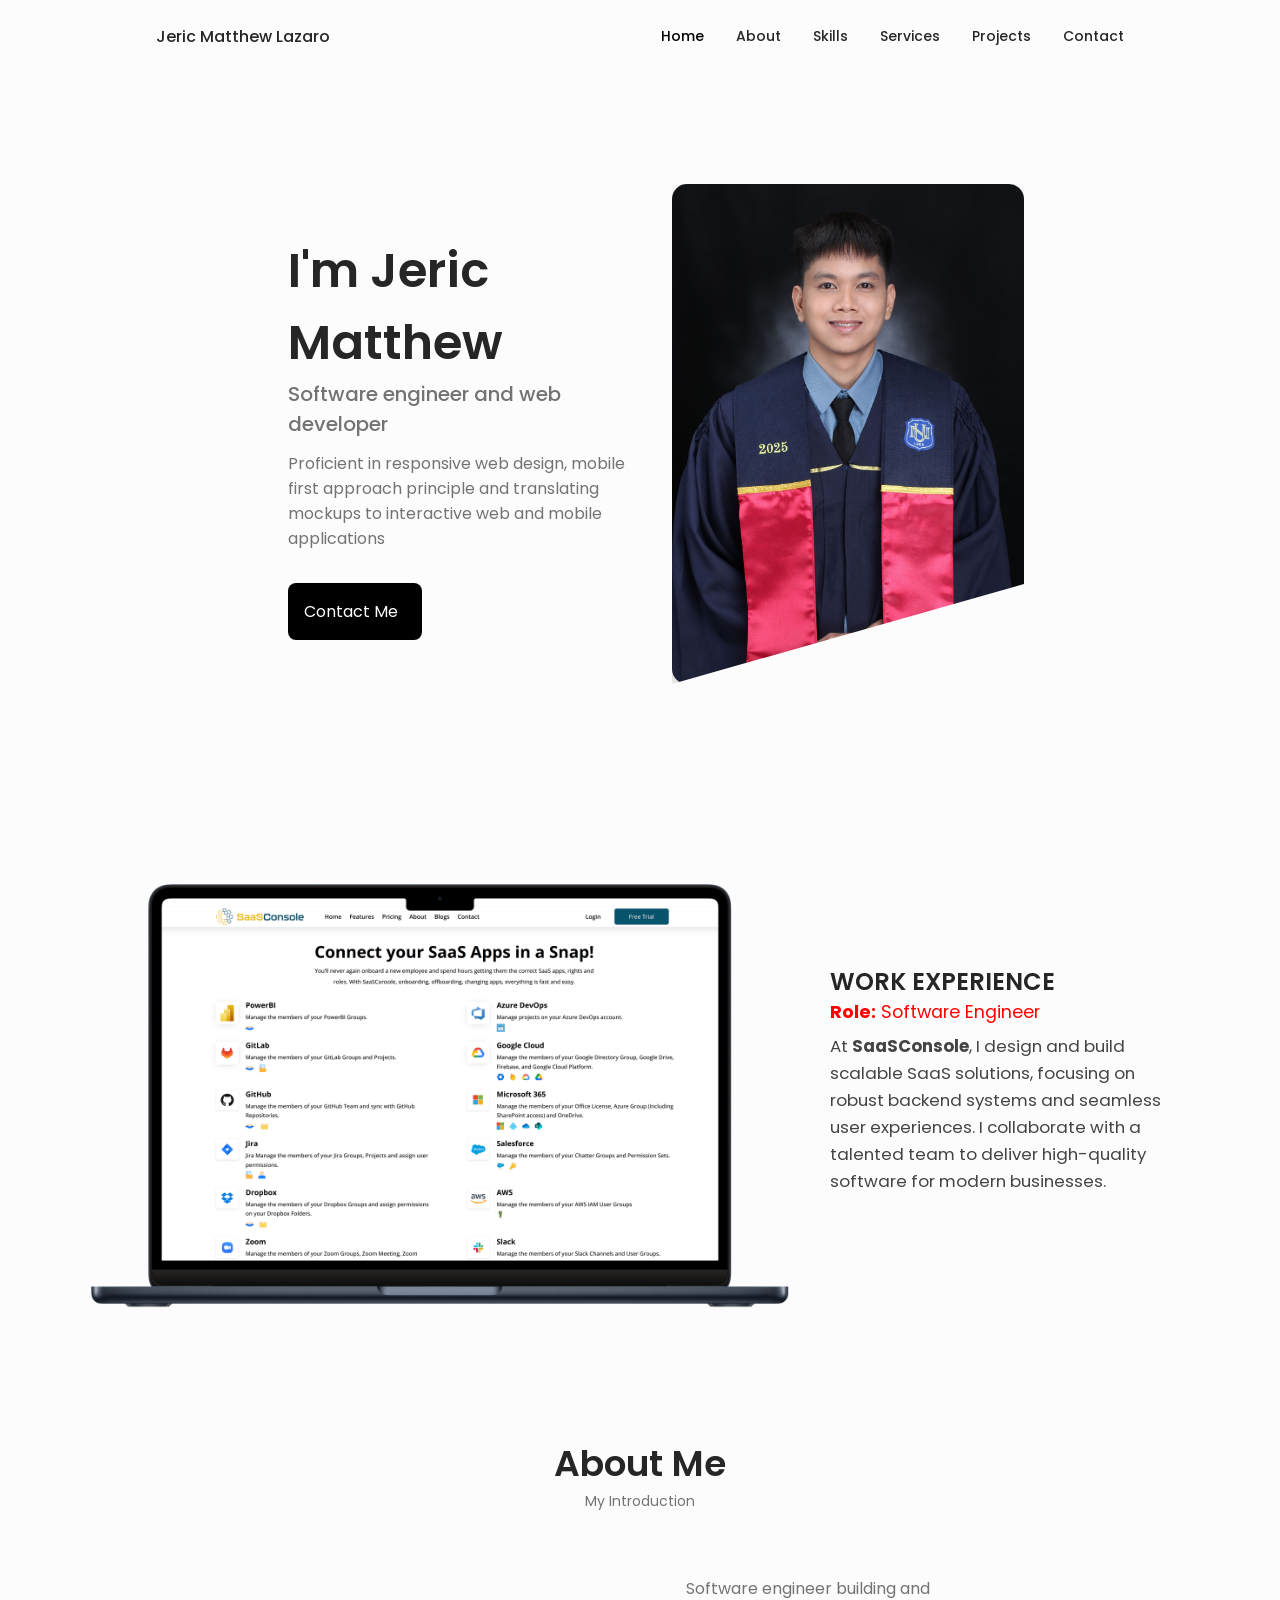
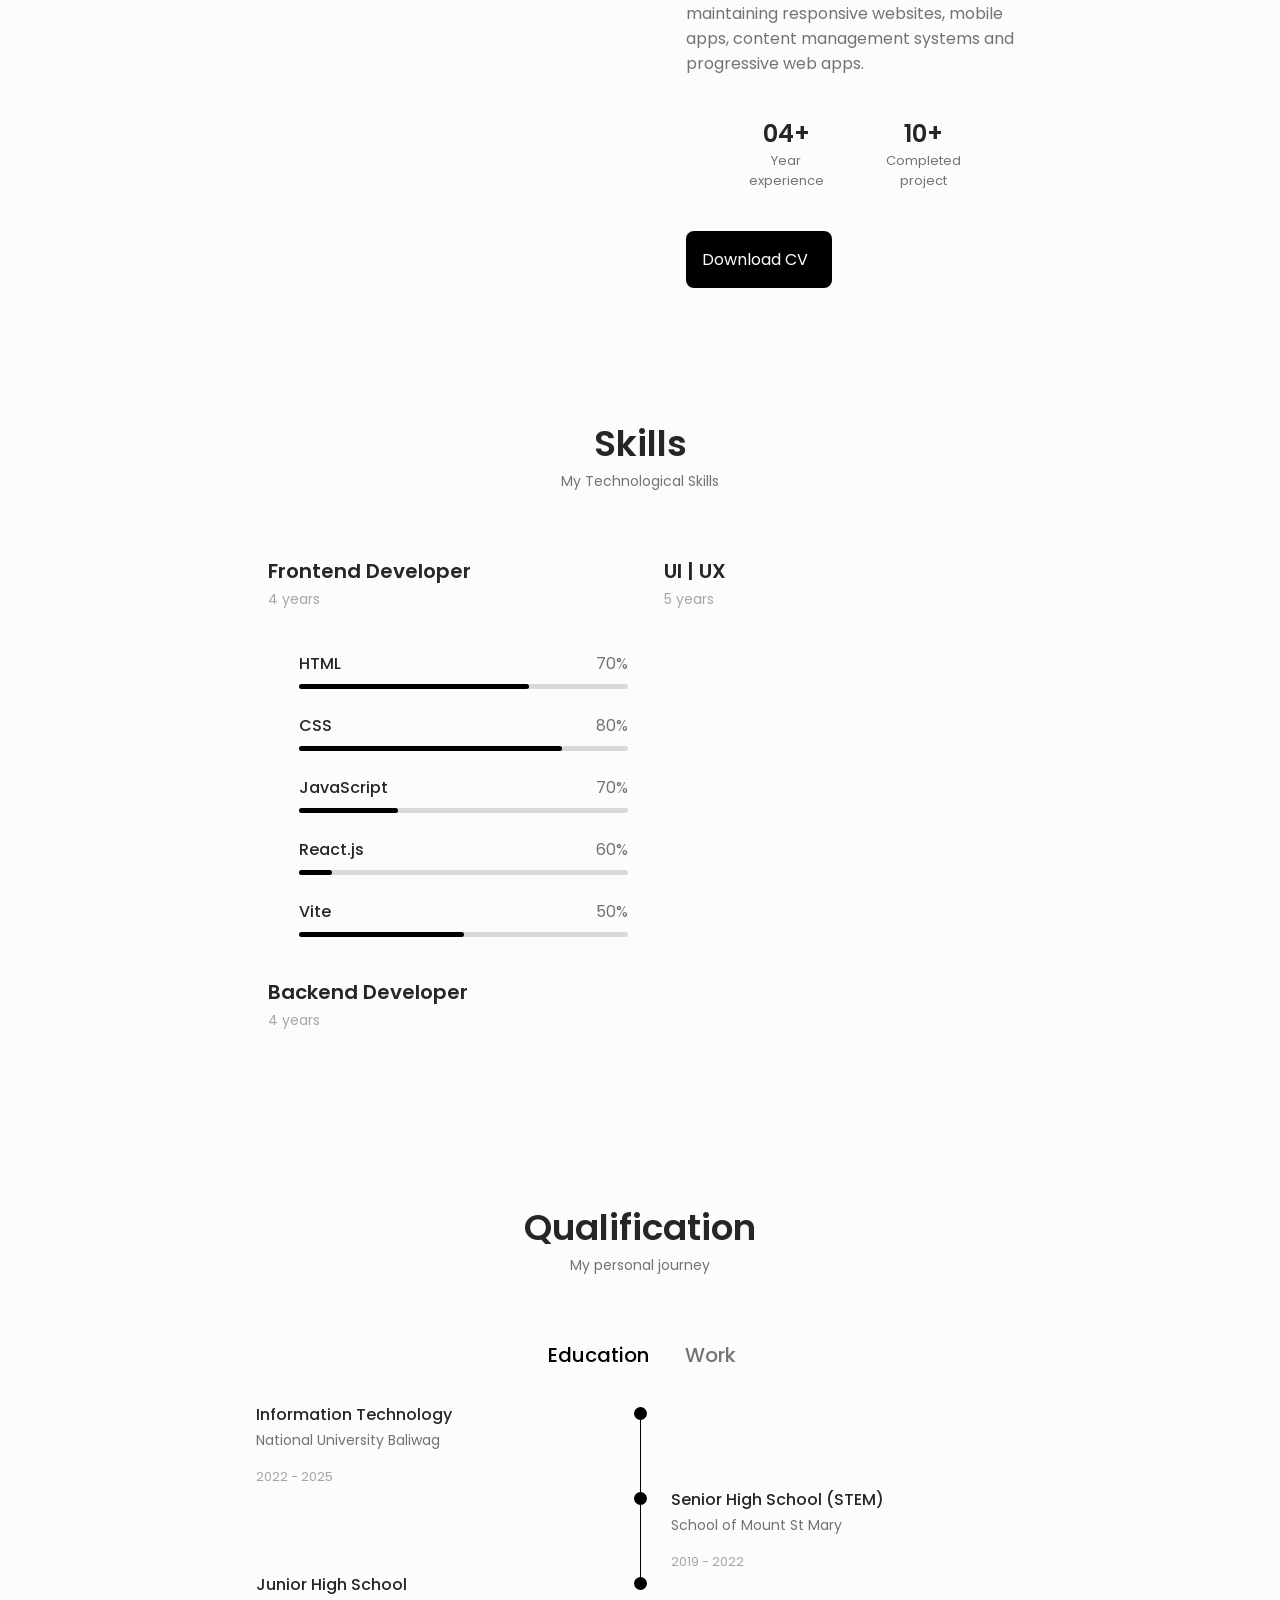
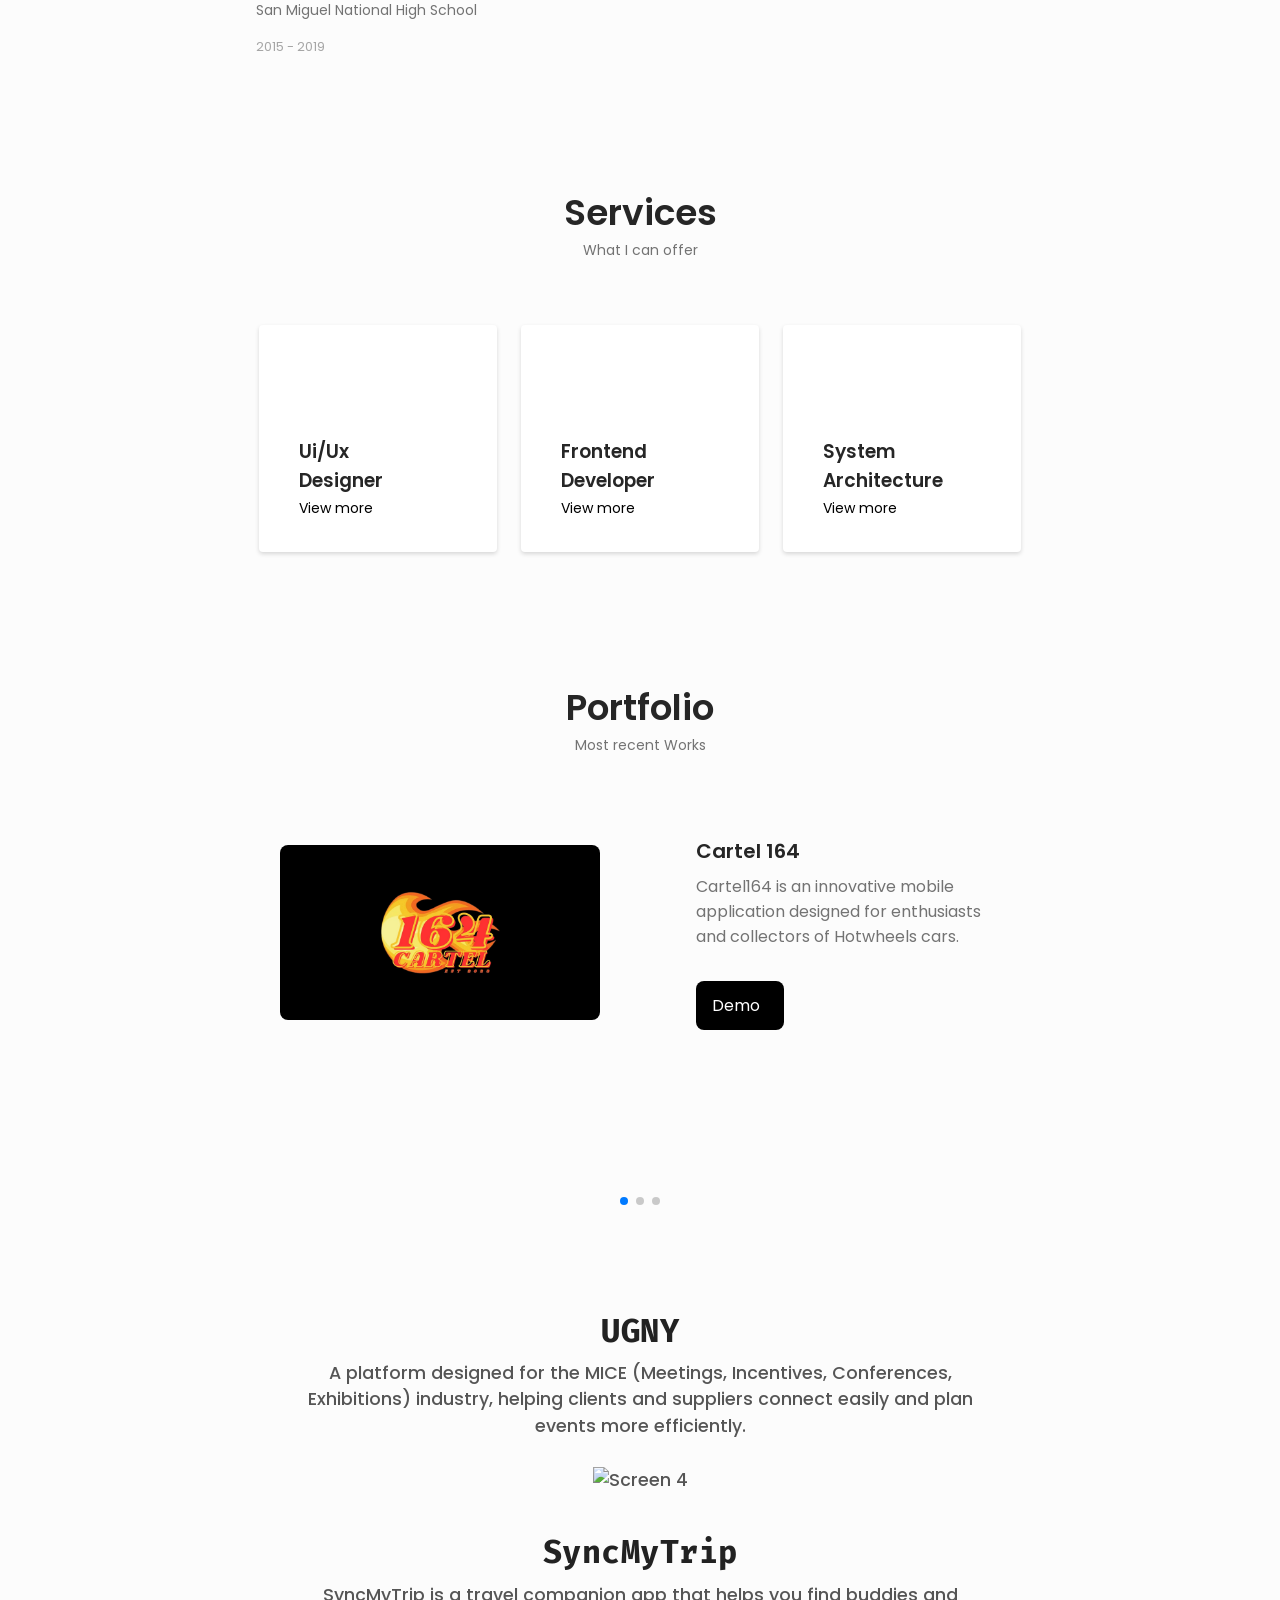
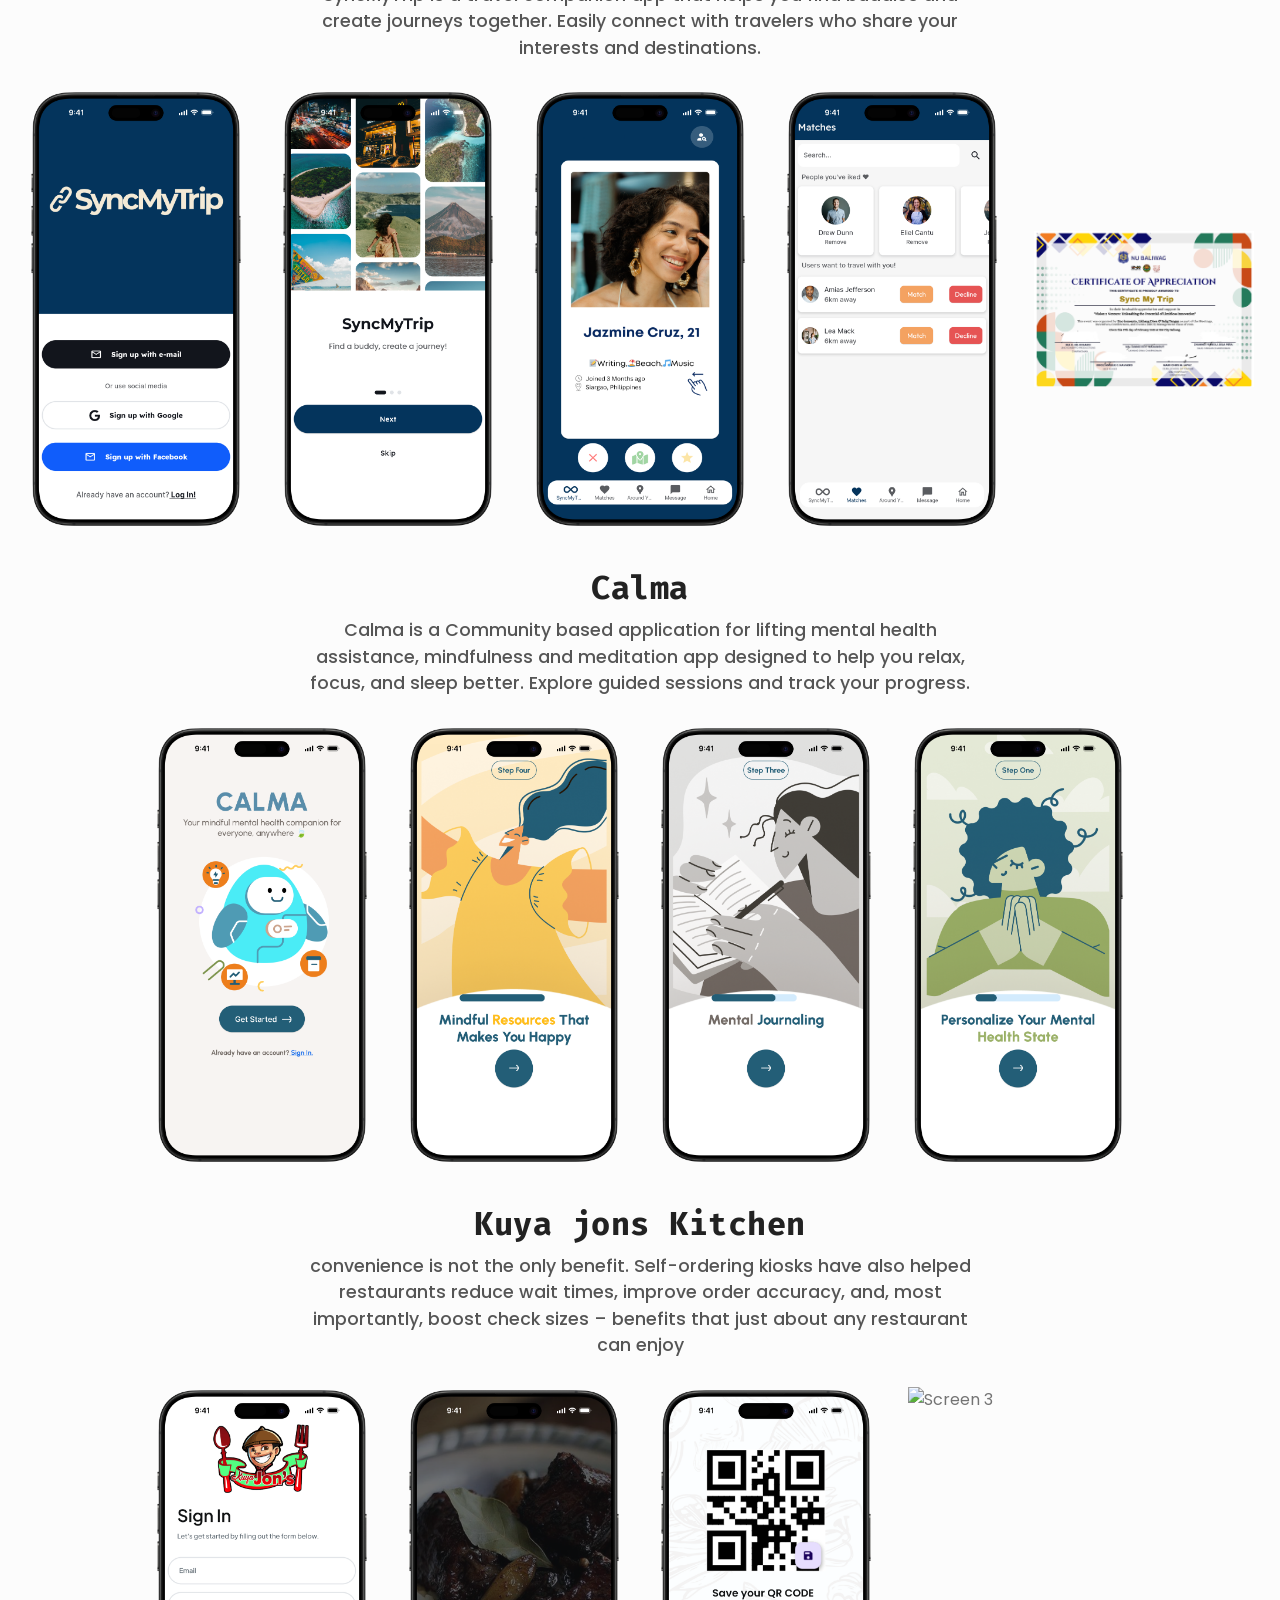
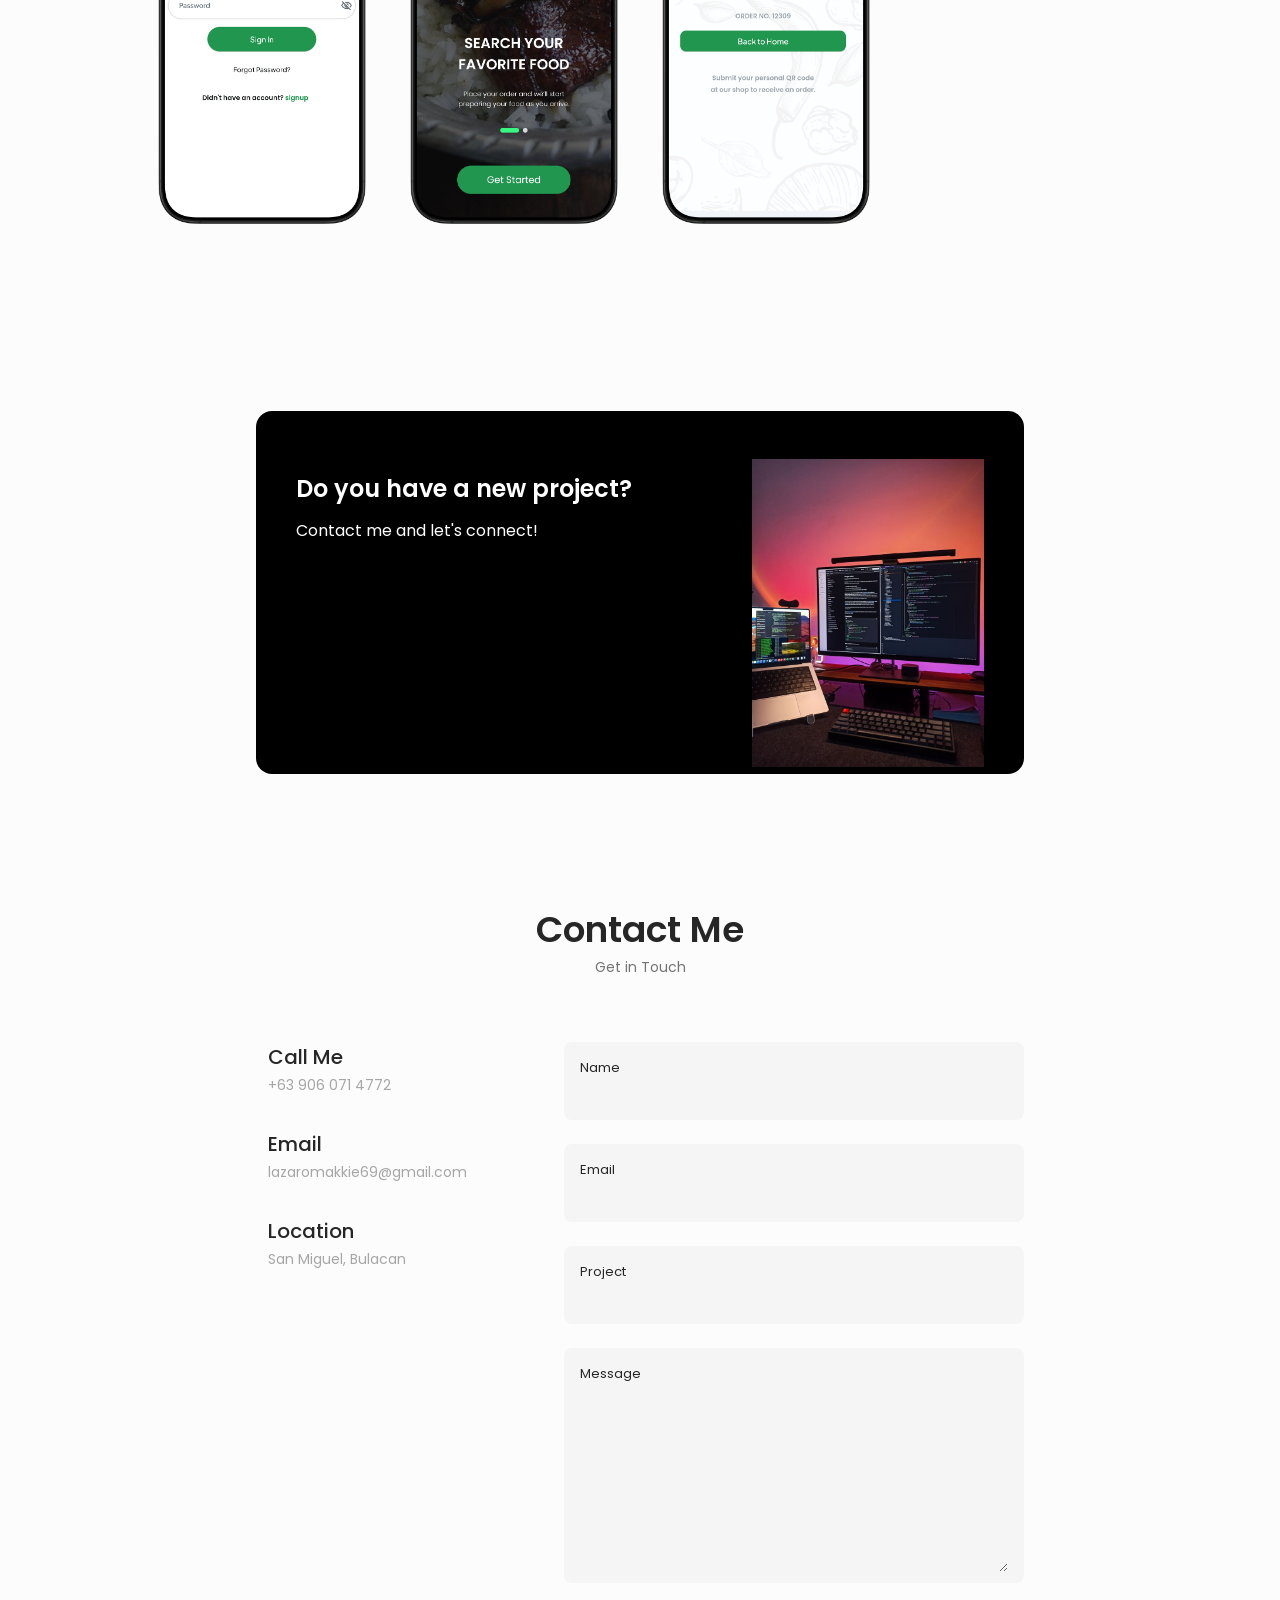
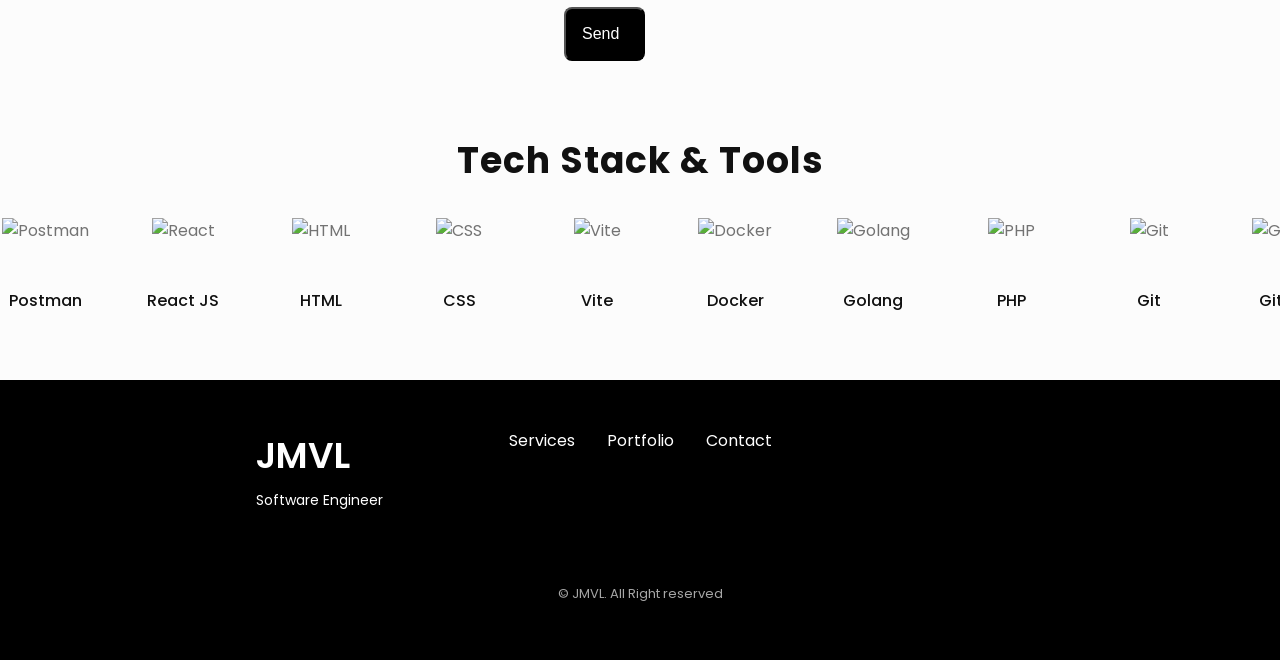
==== commit 7e0bc3b6: "Upadate Photo and others" ====
--- a/index.html
+++ b/index.html
@@ -77,10 +77,43 @@
                             <i class="uil uil-github-alt"></i>
                         </a>
                     </div>
-                    <div class="home__img">
-                        <img src="assets/img/gs.png" alt="Makkieboi" class="home__img-content" />
-                    </div>
-
+
+                    <!DOCTYPE html>
+                    <html lang="en">
+
+                    <head>
+                        <meta charset="UTF-8" />
+                        <meta name="viewport" content="width=device-width, initial-scale=1.0" />
+                        <title>Portfolio Image</title>
+                        <style>
+                            .home__img-content {
+                                width: 500px;
+                                height: 500px;
+                                object-fit: cover;
+                                border-radius: 15px;
+                                /* Rounded corners */
+                                box-shadow: 0 8px 20px rgba(0, 0, 0, 0.2);
+                                /* Soft shadow */
+                                clip-path: polygon(0 0, 100% 0, 100% 80%, 0 100%);
+                                ;
+                            }
+                            
+                            .home__img-content:hover {
+                                transform: scale(1.05);
+                                /* Slight hover zoom */
+                            }
+                        </style>
+                    </head>
+
+                    <body>
+
+                        <div class="home__img">
+                            <img src="assets/img/newdp.jpg" alt="Makkieboi" class="home__img-content" />
+                        </div>
+
+                    </body>
+
+                    </html>
 
                     <div class="home__data">
                         <h1 class="home__title">I'm Jeric Matthew</h1>
@@ -107,7 +140,7 @@
                 <img src="assets/img/saas2.png" alt="SaaSConsole Dashboard Screenshot">
             </div>
             <div class="saasconsole-details">
-                <h2 class="saasconsole-title">Currently @ SaaSConsole</h2>
+                <h2 class="saasconsole-title">WORK EXPERIENCE</h2>
                 <p class="saasconsole-role"><strong>Role:</strong> Software Engineer</p>
                 <p class="saasconsole-desc">
                     At <strong>SaaSConsole</strong>, I design and build scalable SaaS solutions, focusing on robust backend systems and seamless user experiences. I collaborate with a talented team to deliver high-quality software for modern businesses.
@@ -640,6 +673,17 @@
     </section>
 
     <!--==================== PROJECT SHOWCASE ====================-->
+    <section>
+        <h2 class="mockup-title">UGNY</h2>
+        <p class="mockup-desc">
+            A platform designed for the MICE (Meetings, Incentives, Conferences, Exhibitions) industry, helping clients and suppliers connect easily and plan events more efficiently.
+
+        </p>
+        <p class="mockup-desc">
+            <img src="assets/img/UNGY.png" alt="Screen 4">
+            </div>
+    </section>
+
     <section>
         <h2 class="mockup-title">SyncMyTrip</h2>
         <p class="mockup-desc">
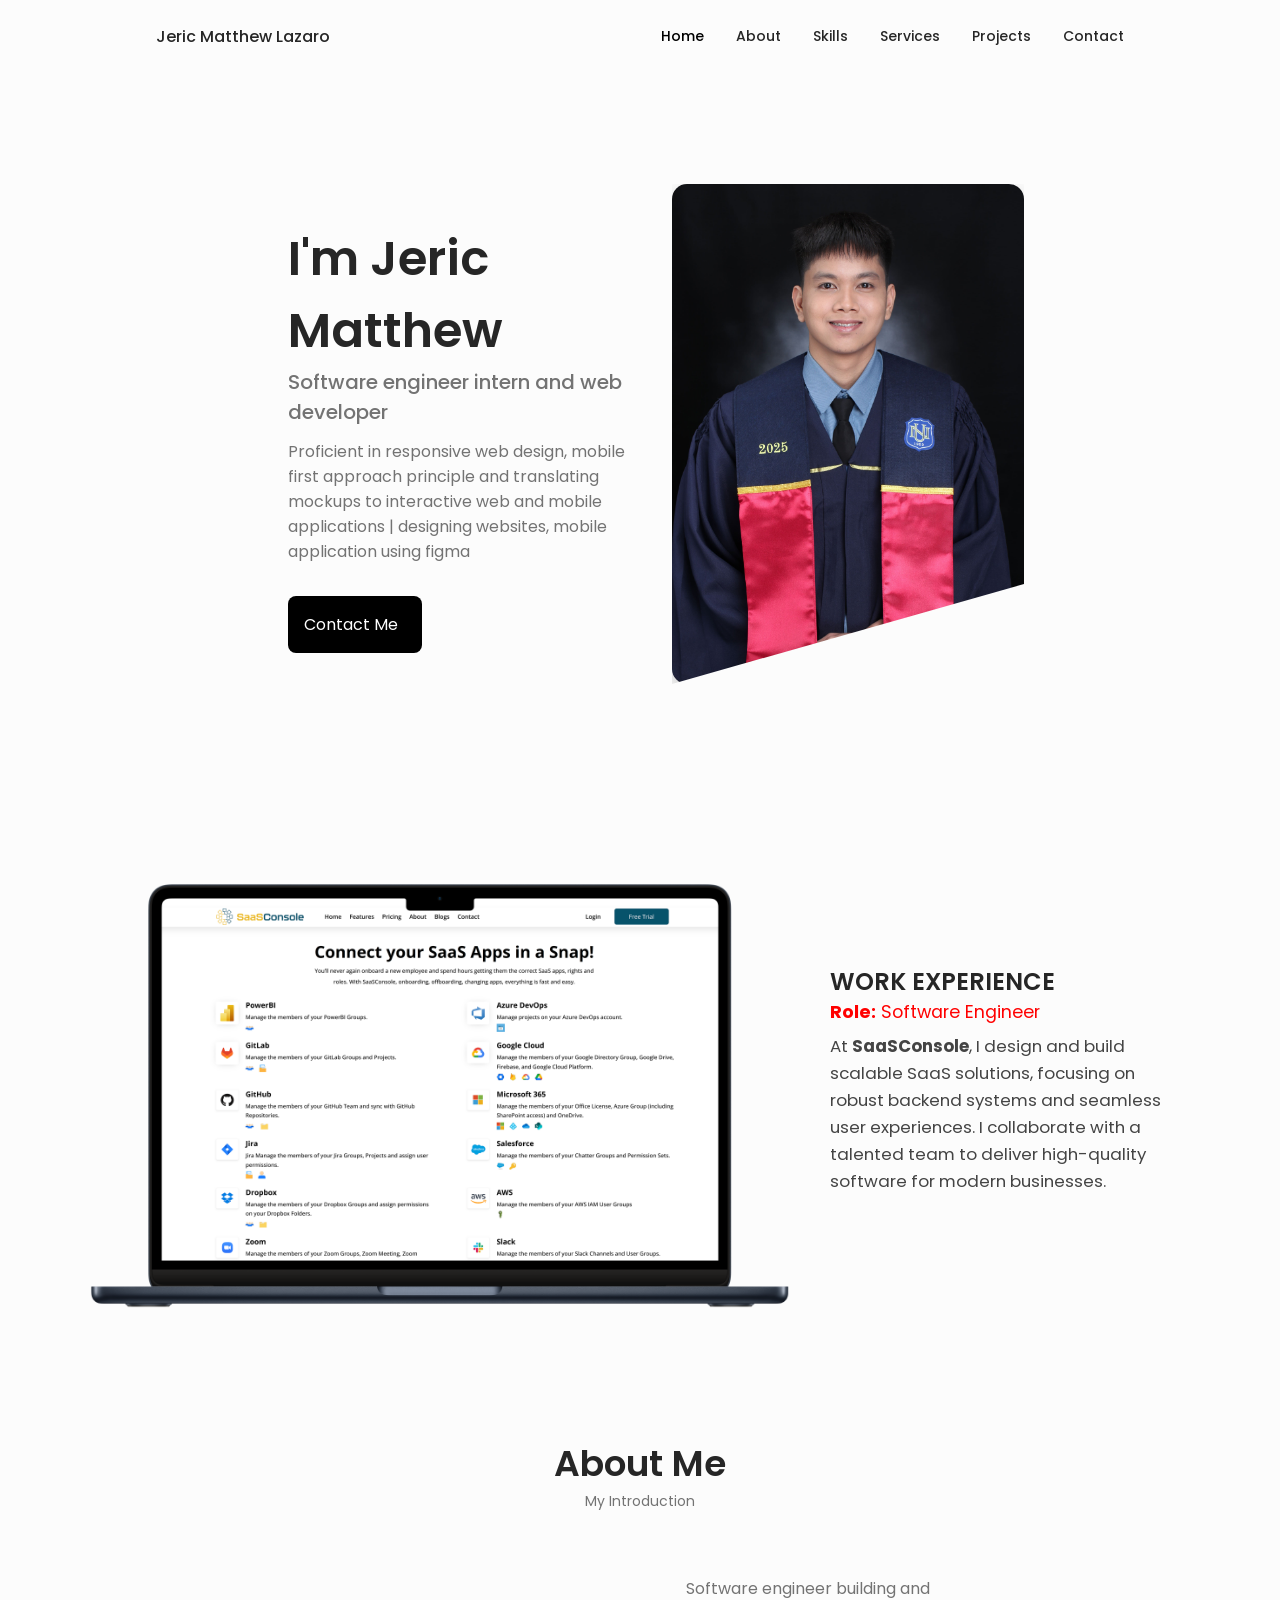
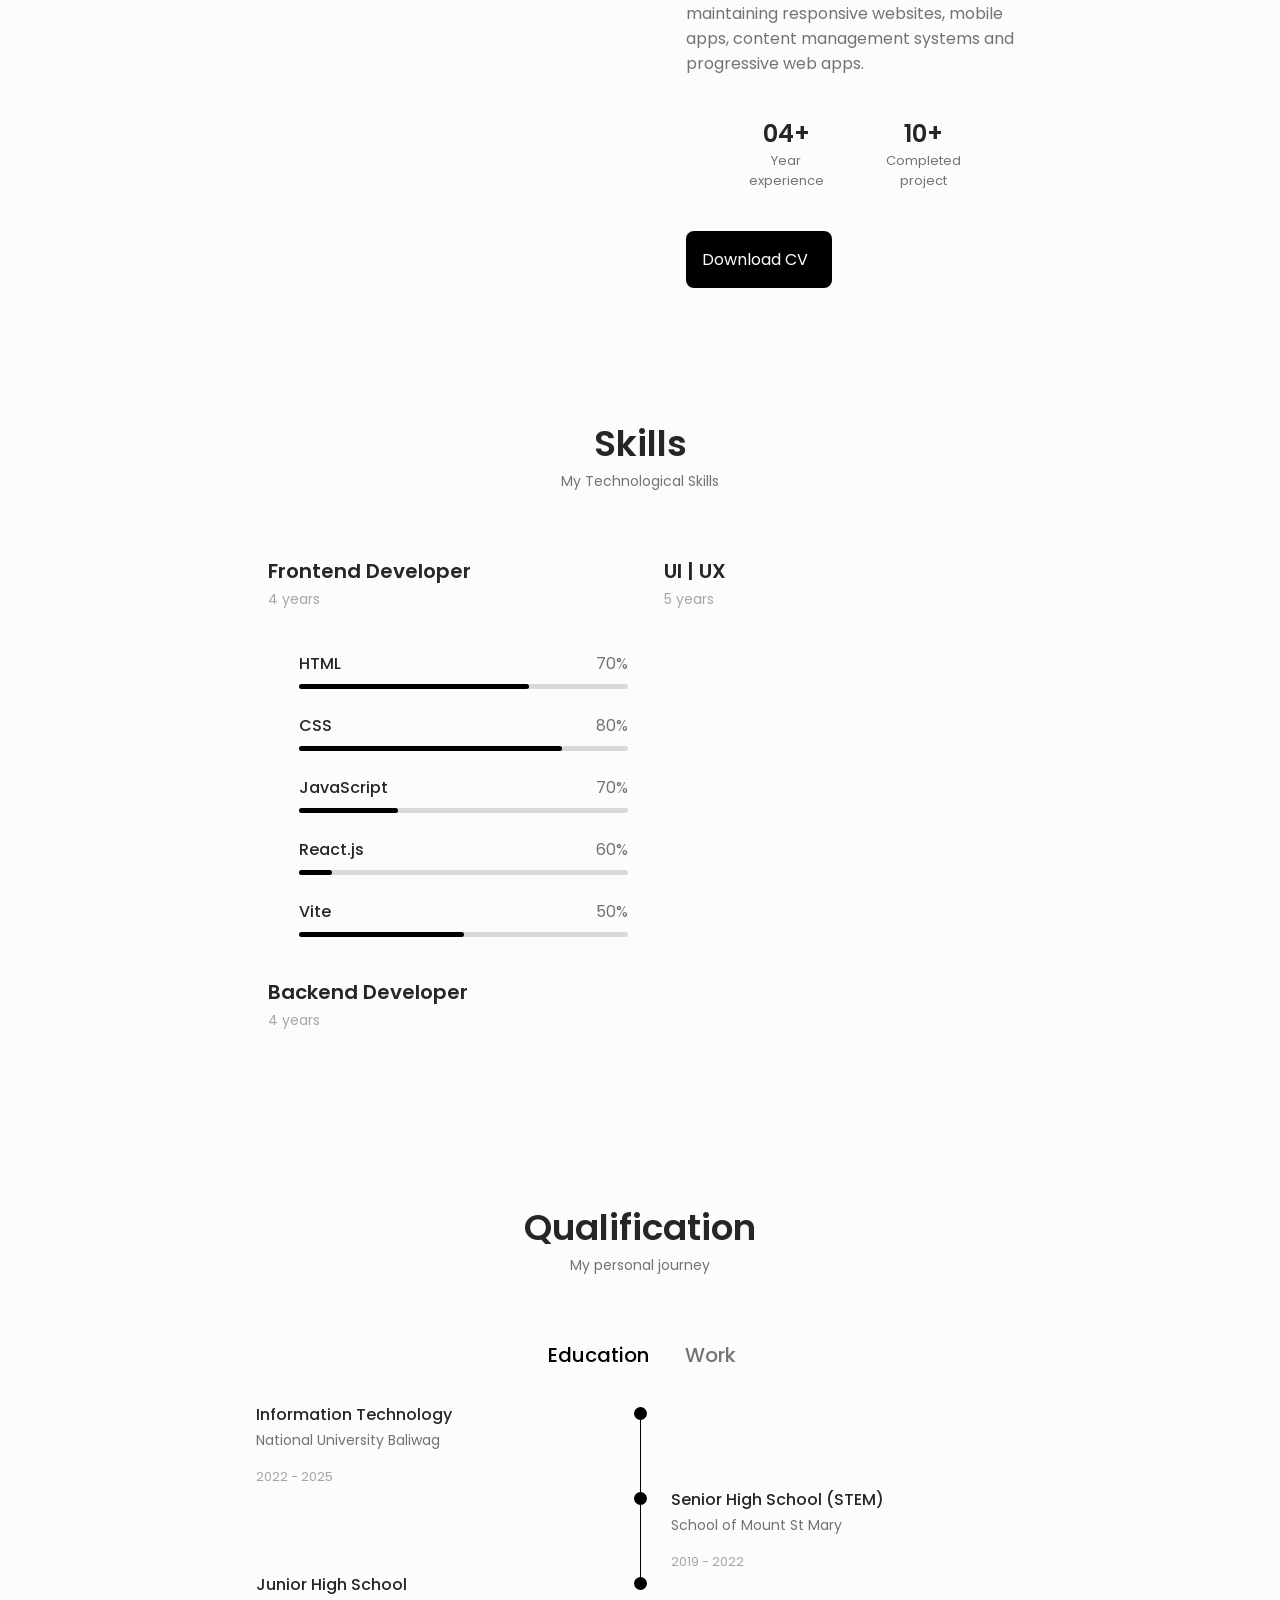
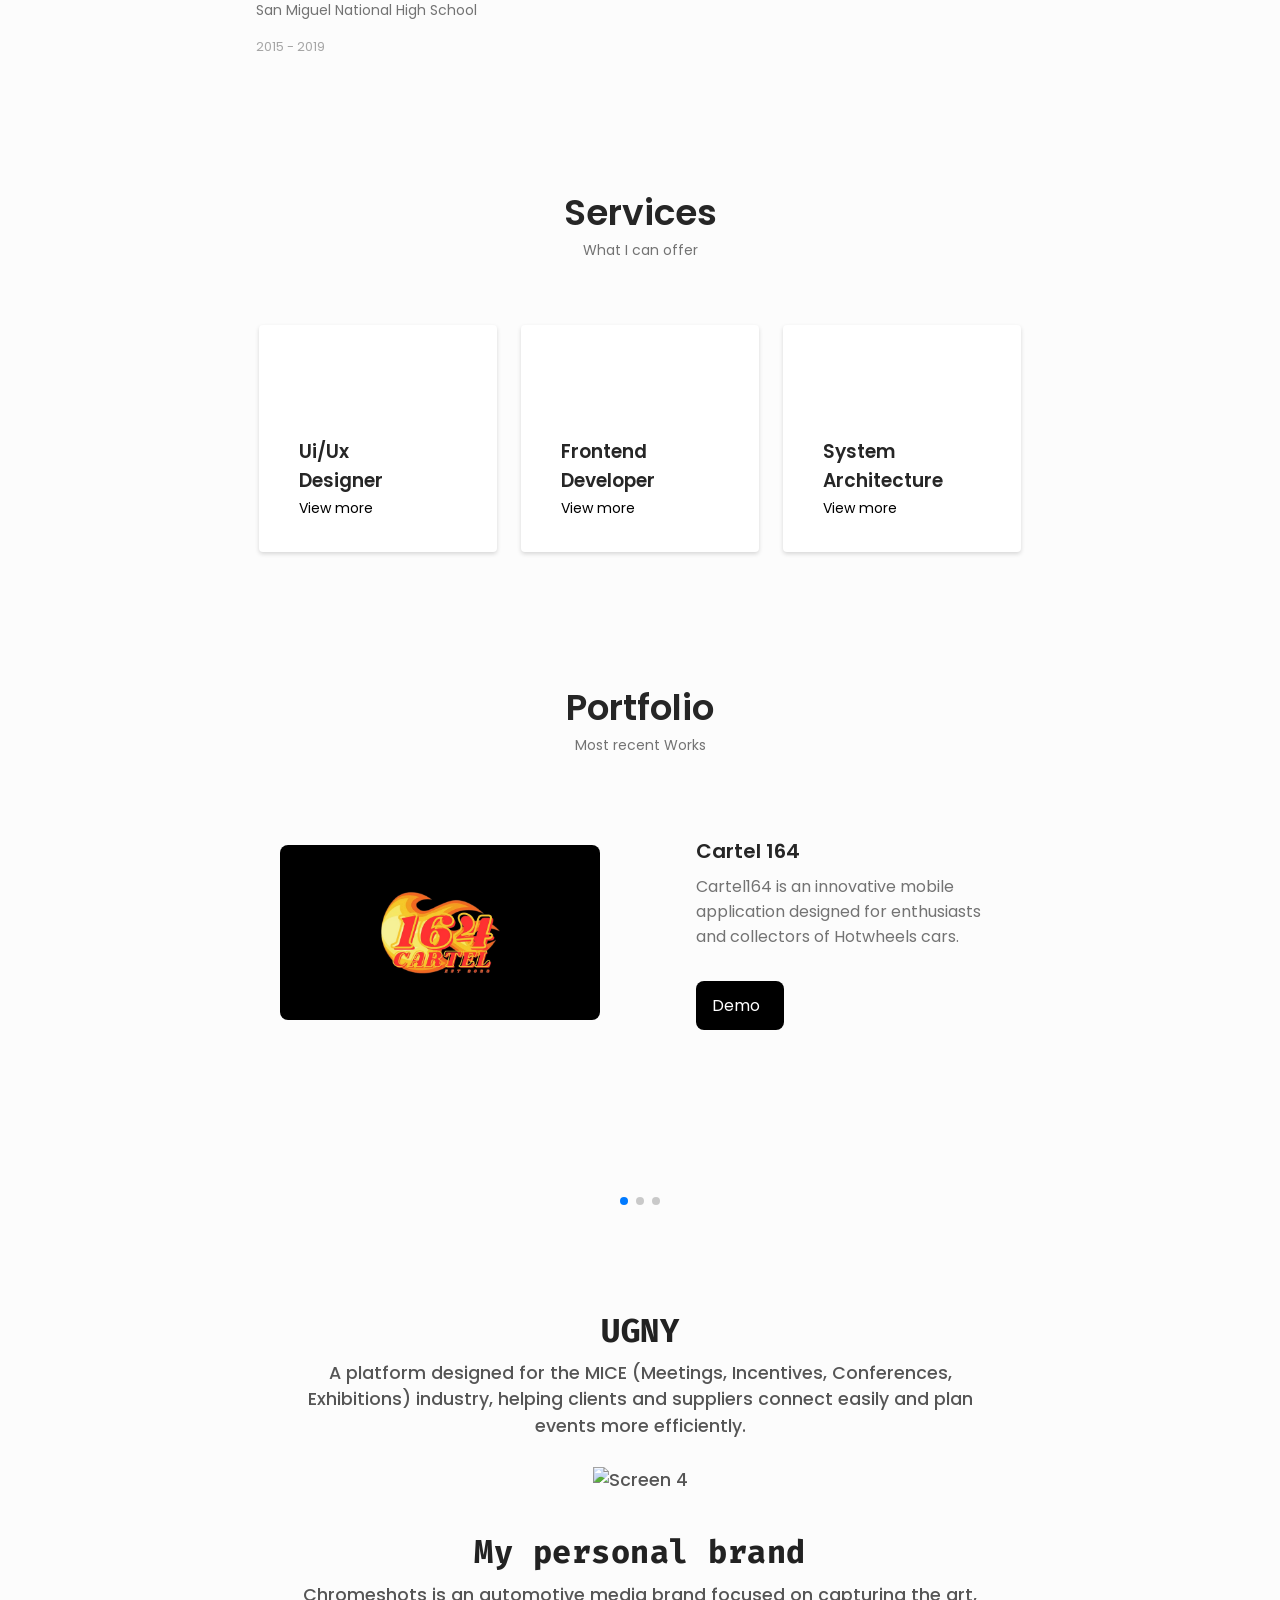
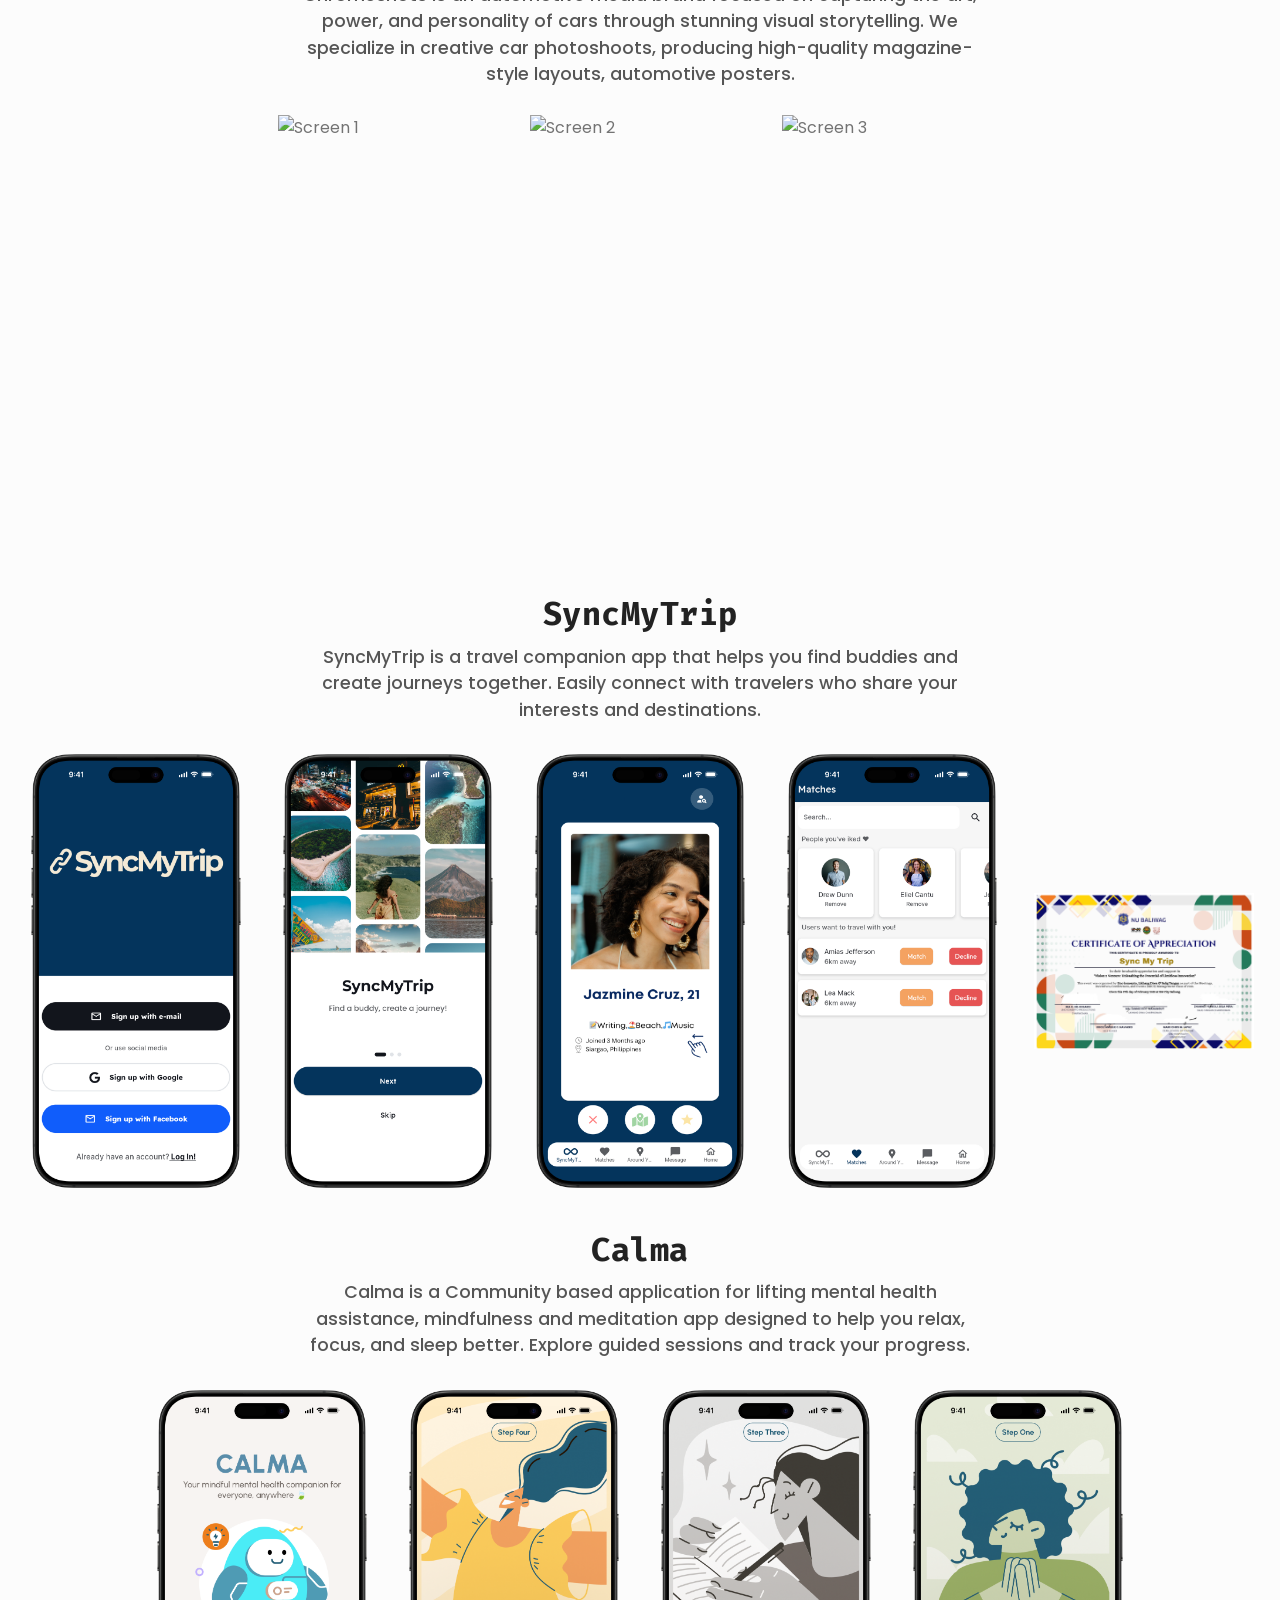
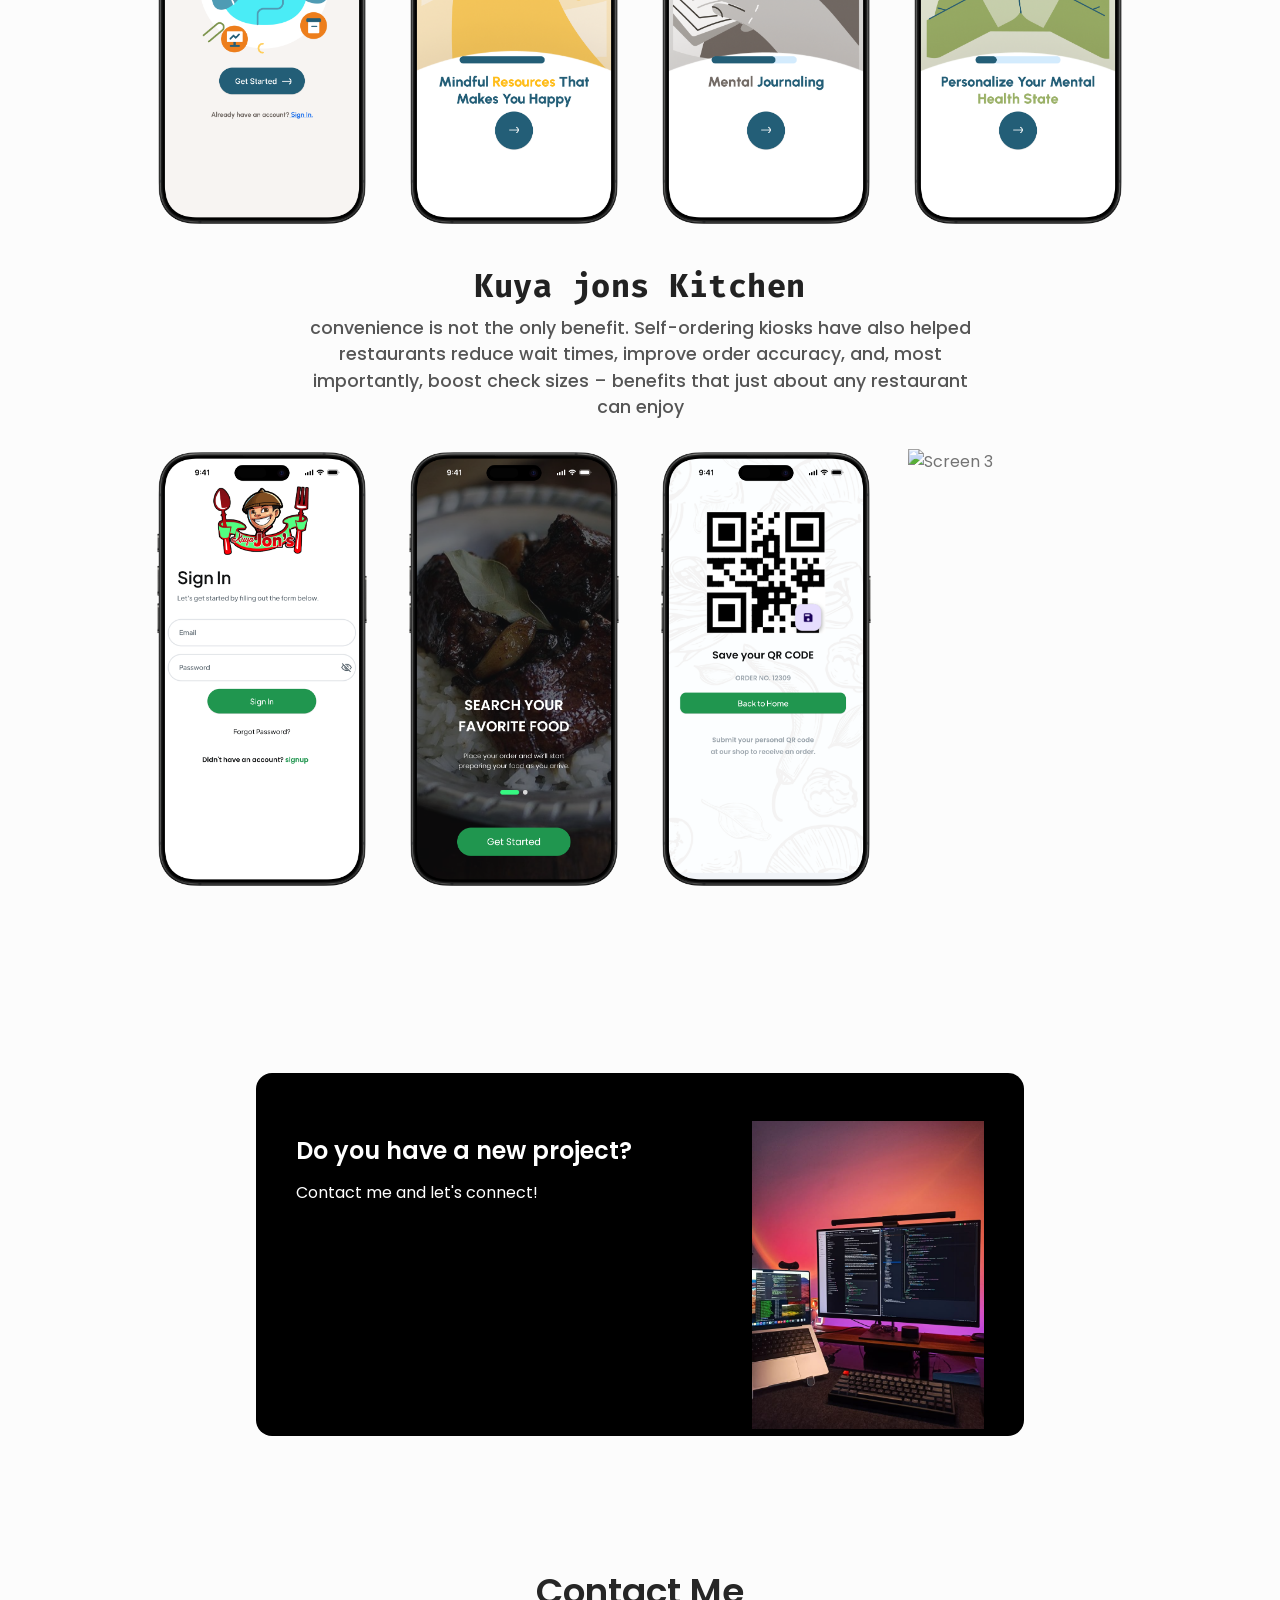
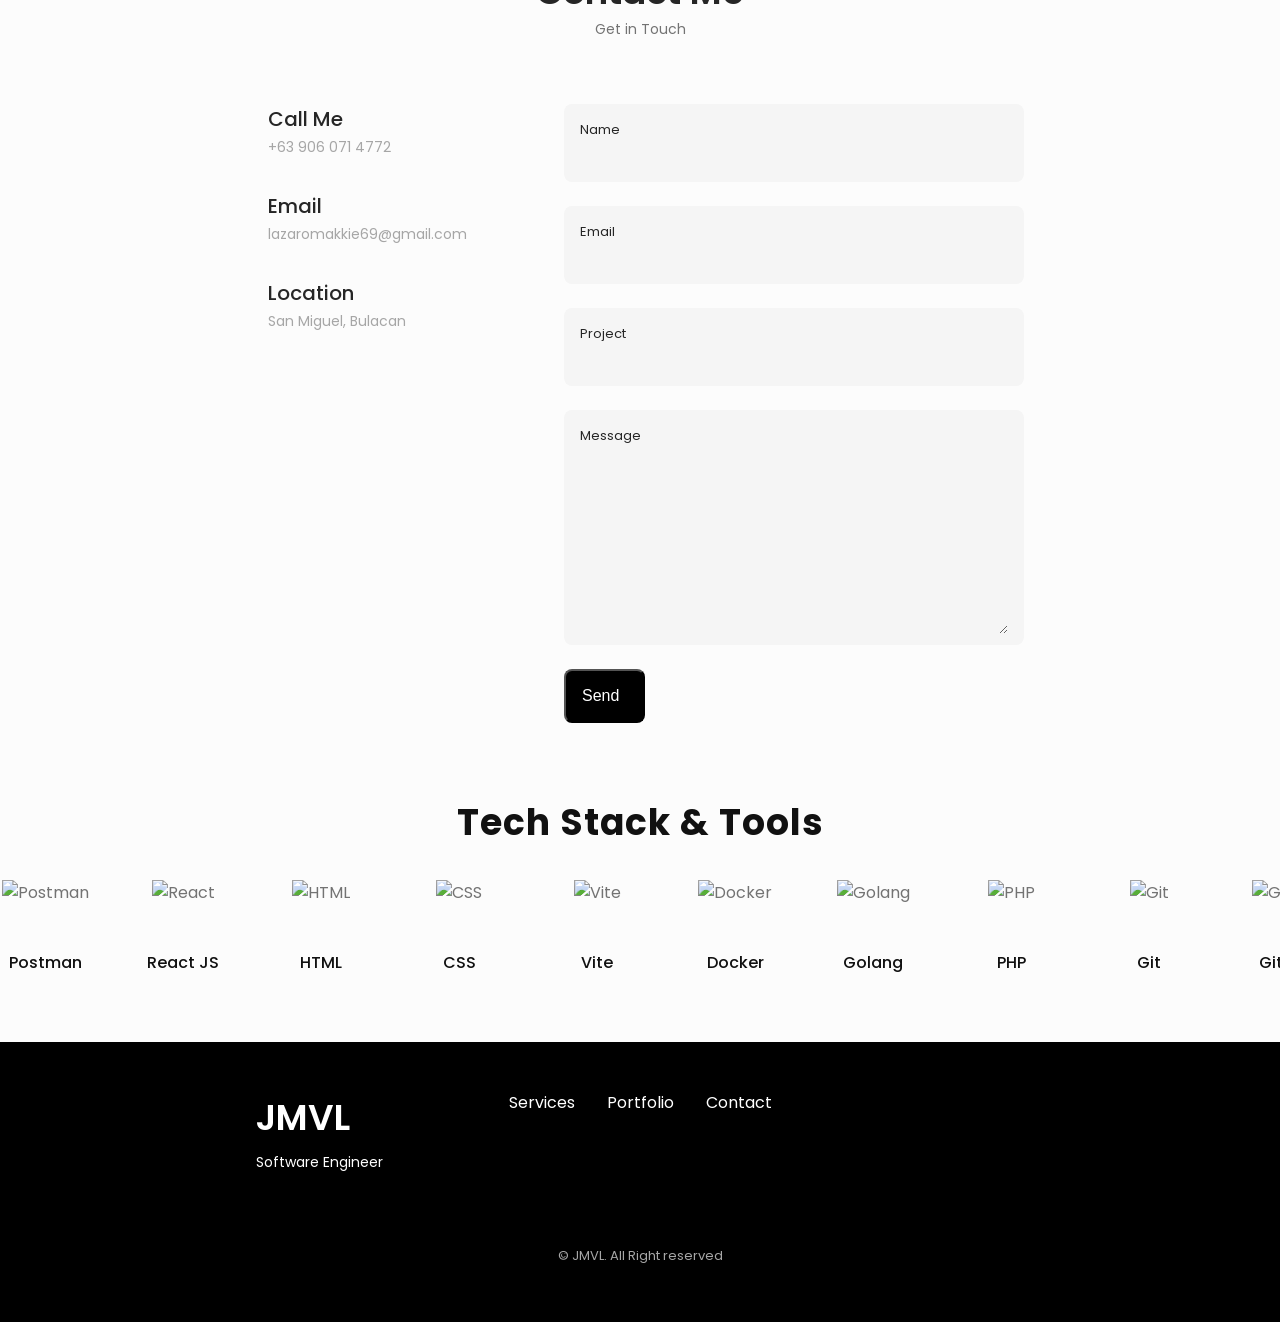
==== commit 54580030: "added portfolio" ====
--- a/index.html
+++ b/index.html
@@ -62,6 +62,7 @@
         </nav>
     </header>
     <main class="main">
+
         <!--==================== HOME ====================-->
         <section class="home section" id="home">
             <div class="home__container container grid">
@@ -117,8 +118,8 @@
 
                     <div class="home__data">
                         <h1 class="home__title">I'm Jeric Matthew</h1>
-                        <h3 class="home__subtitle">Software engineer and web developer</h3>
-                        <p class="home__description">Proficient in responsive web design, mobile first approach principle and translating mockups to interactive web and mobile applications</p>
+                        <h3 class="home__subtitle">Software engineer intern and web developer </h3>
+                        <p class="home__description">Proficient in responsive web design, mobile first approach principle and translating mockups to interactive web and mobile applications | designing websites, mobile application using figma</p>
                         <a href="#contact" class="button button--flex">
                         Contact Me <i class="uil uil-message button__icon"></i>
                     </a>
@@ -131,6 +132,7 @@
             </div>
         </section>
     </main>
+
     <!--==================== saas ====================-->
 
 
@@ -683,6 +685,31 @@
             <img src="assets/img/UNGY.png" alt="Screen 4">
             </div>
     </section>
+
+    <section>
+        <h2 class="mockup-title">My personal brand</h2>
+        <p class="mockup-desc">
+            Chromeshots is an automotive media brand focused on capturing the art, power, and personality of cars through stunning visual storytelling. We specialize in creative car photoshoots, producing high-quality magazine-style layouts, automotive posters.
+
+        </p>
+        <div class="mockup-container">
+            <div class="phone-frame">
+                <img src="assets/img/wit logo.png" alt="Screen 1">
+            </div>
+            <div class="phone-frame">
+                <img src="assets/img/Red and Black racing car movie Poster.png" alt="Screen 2">
+            </div>
+            <div class="phone-frame">
+                <img src="assets/img/Red and Black racing car movie Poster (1).png" alt="Screen 3">
+            </div>
+
+        </div>
+        </div>
+    </section>
+
+
+
+
 
     <section>
         <h2 class="mockup-title">SyncMyTrip</h2>
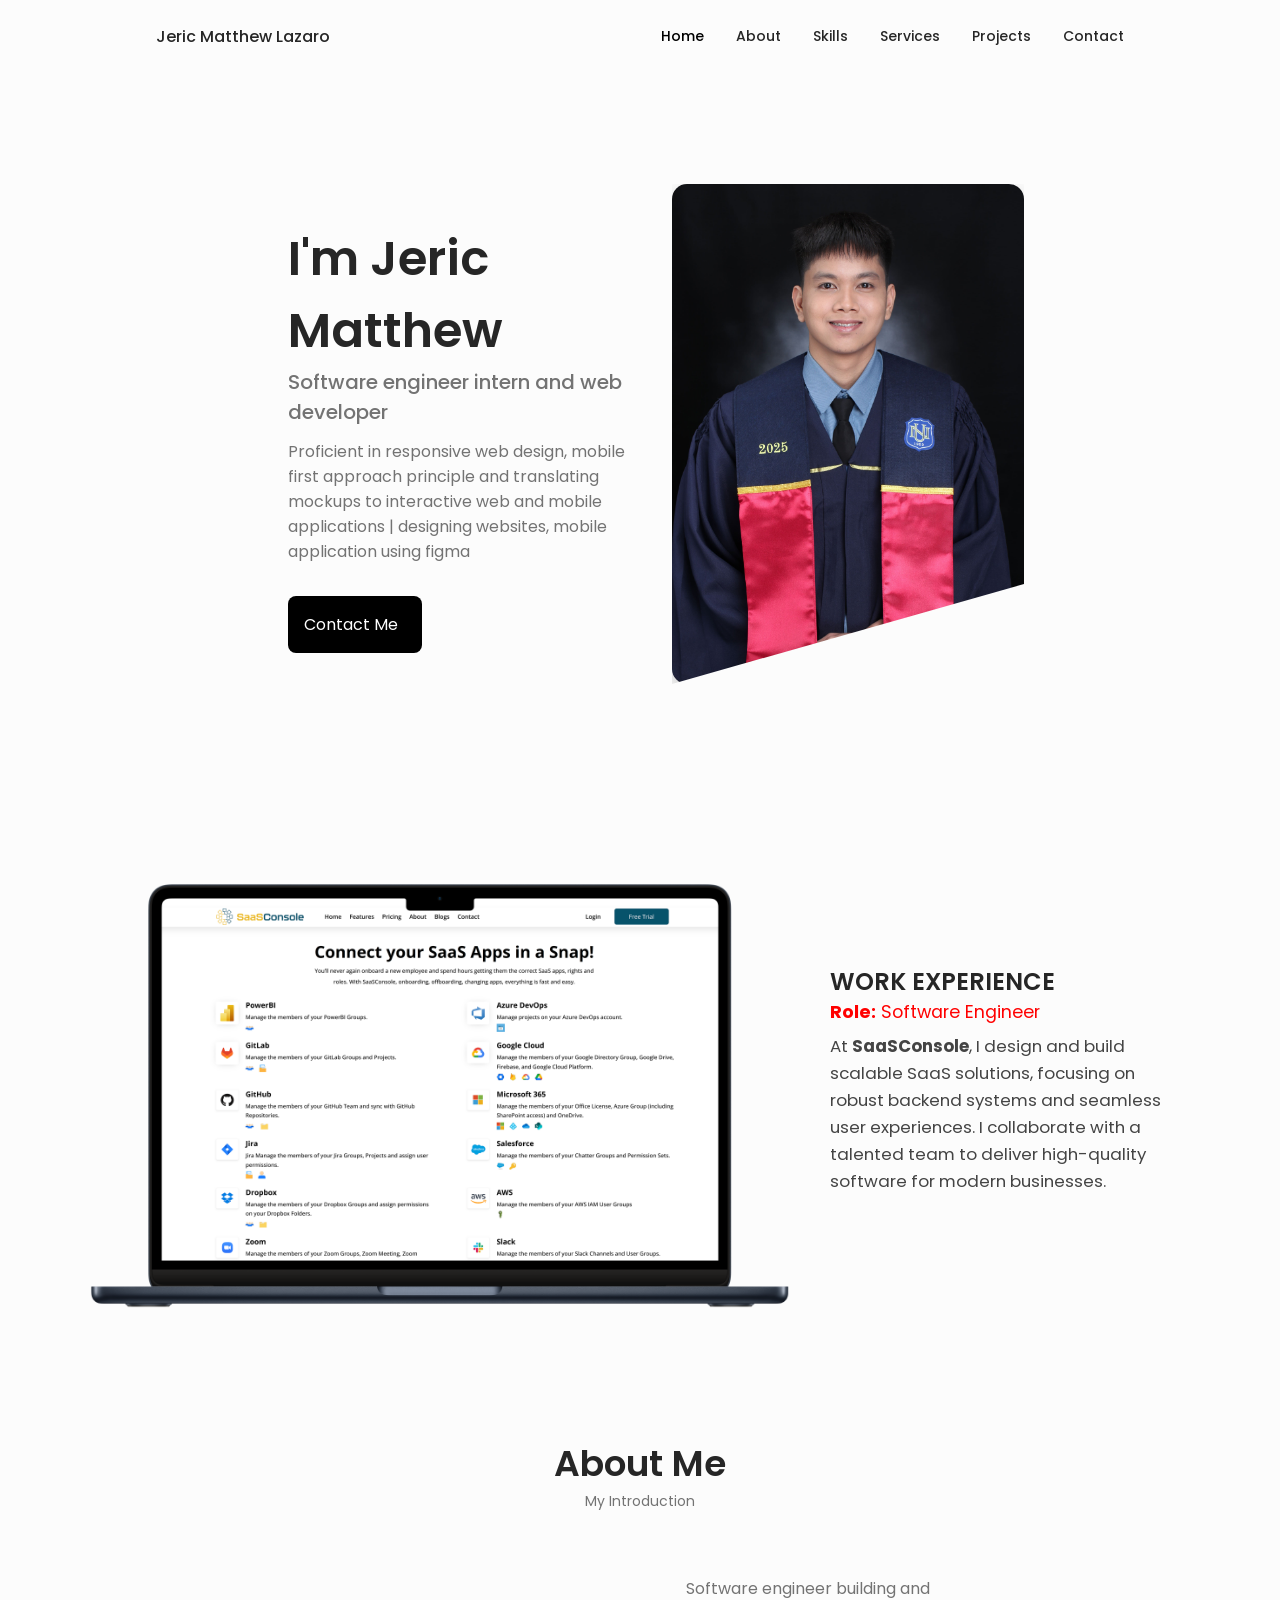
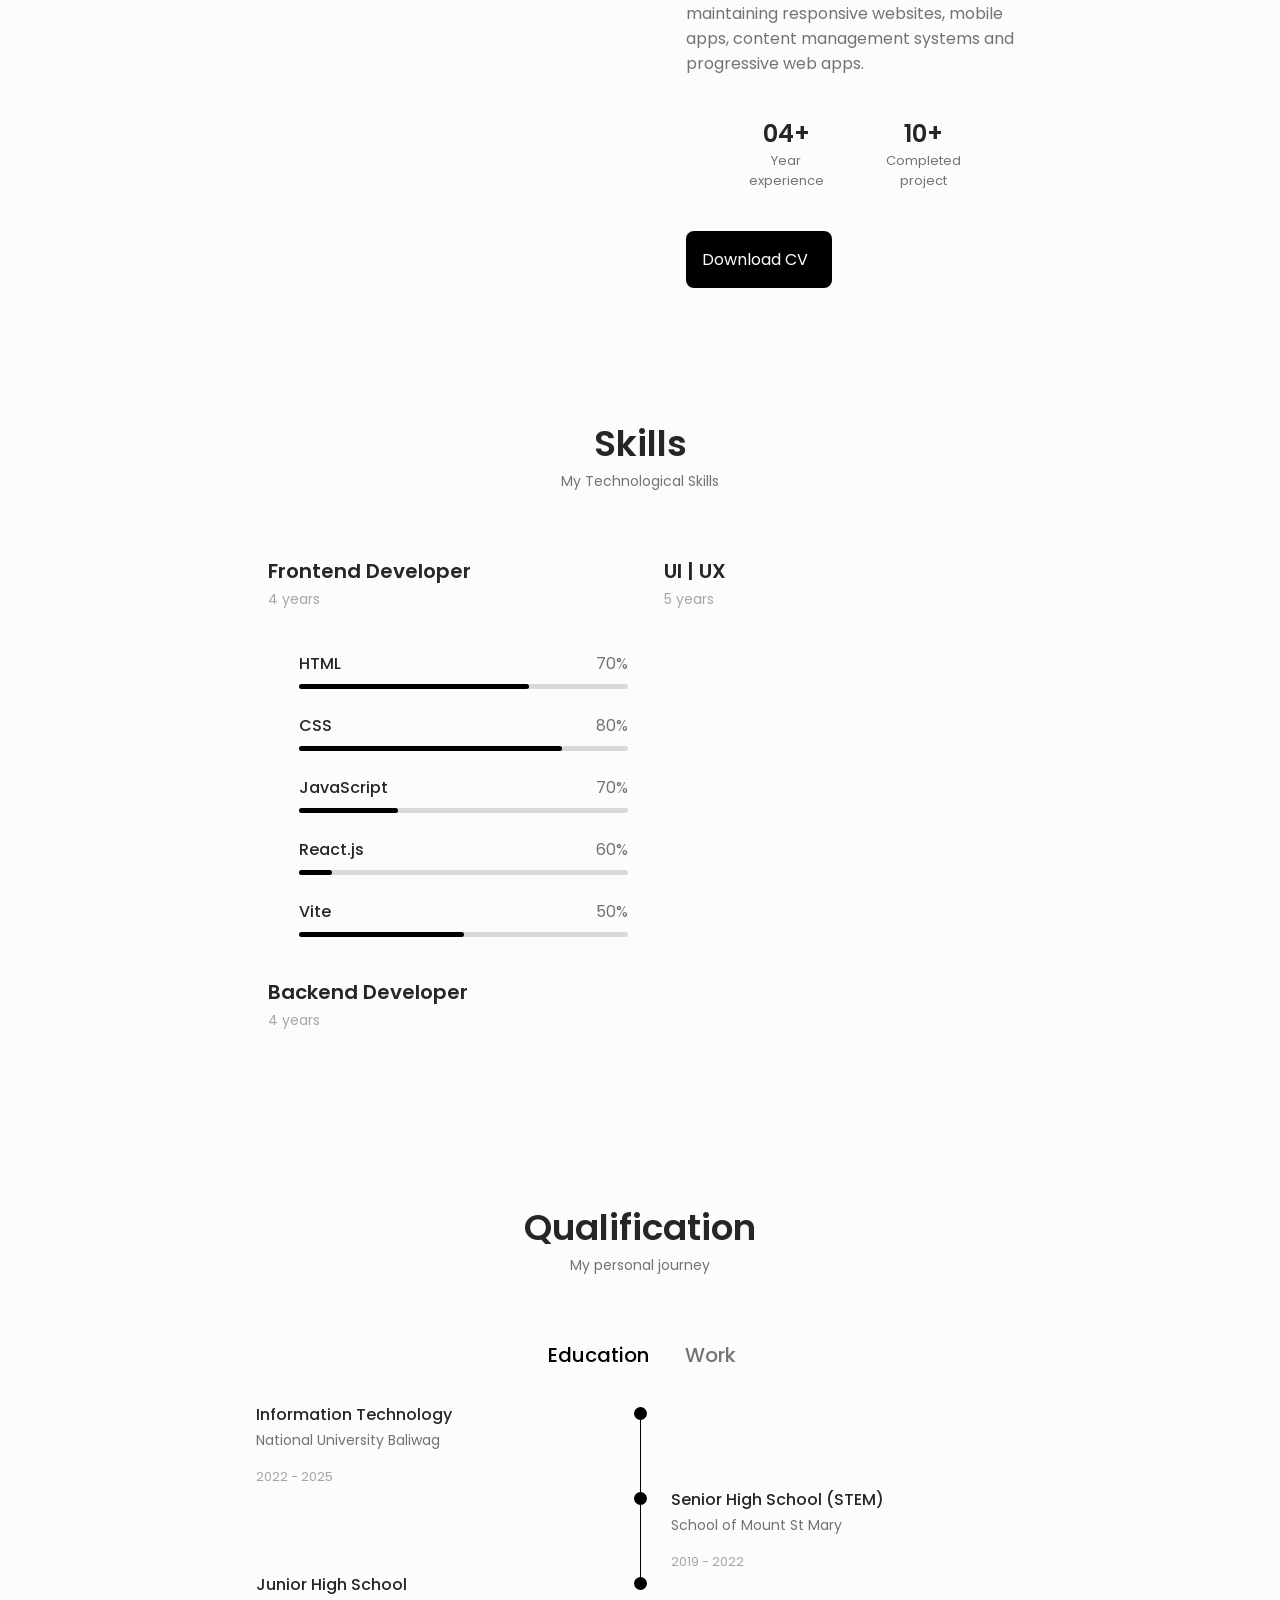
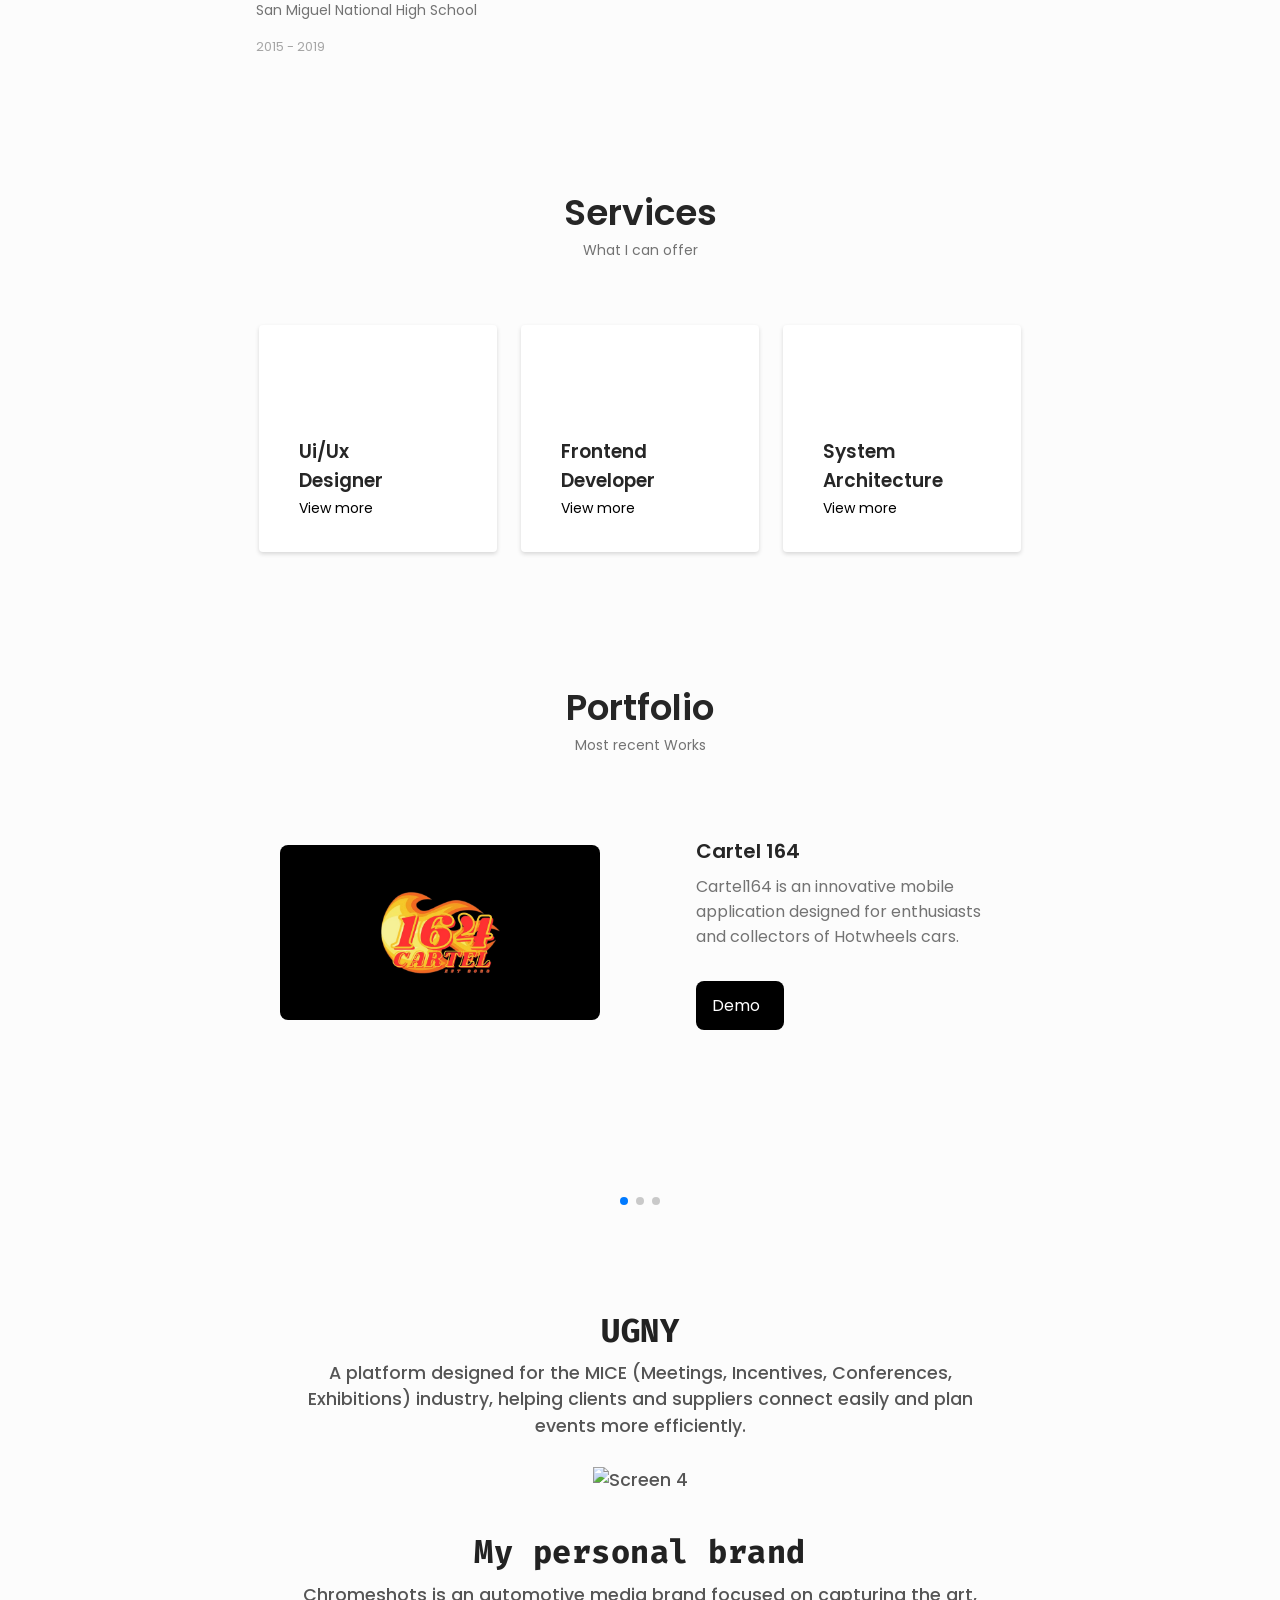
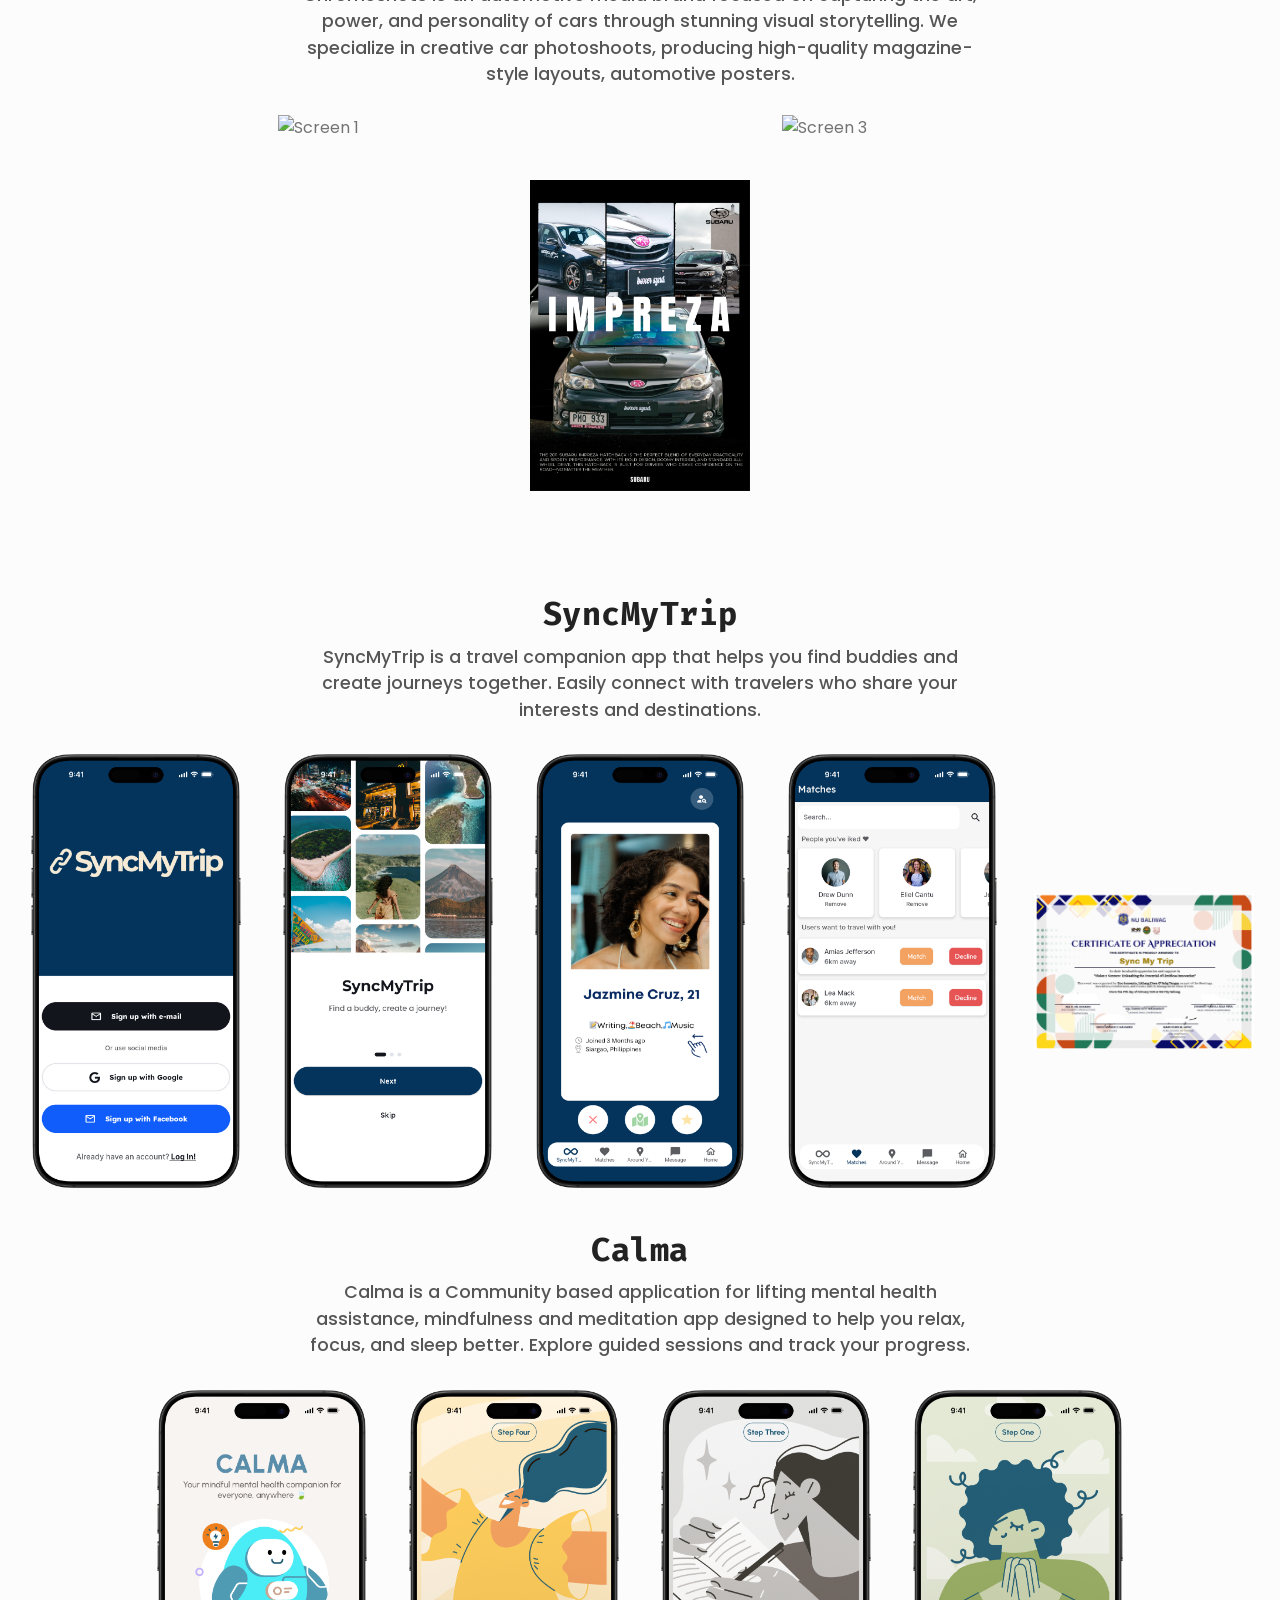
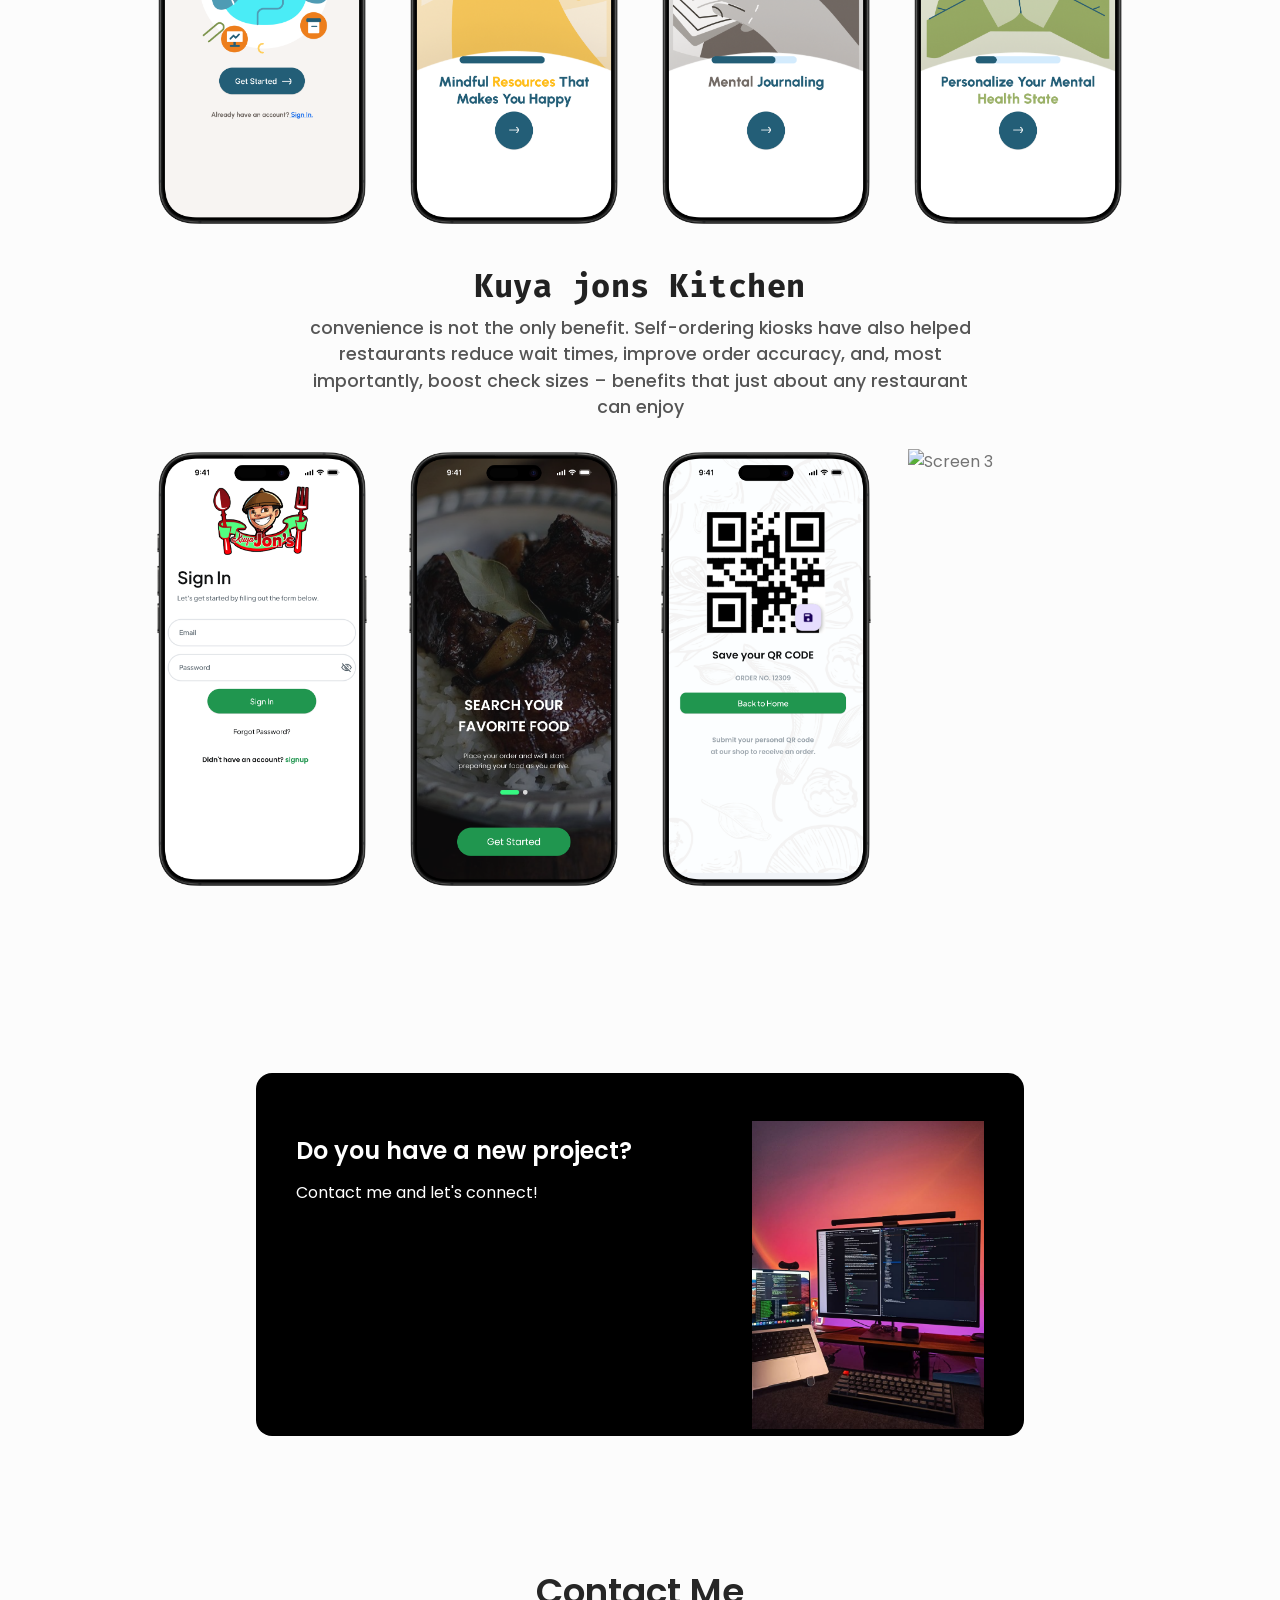
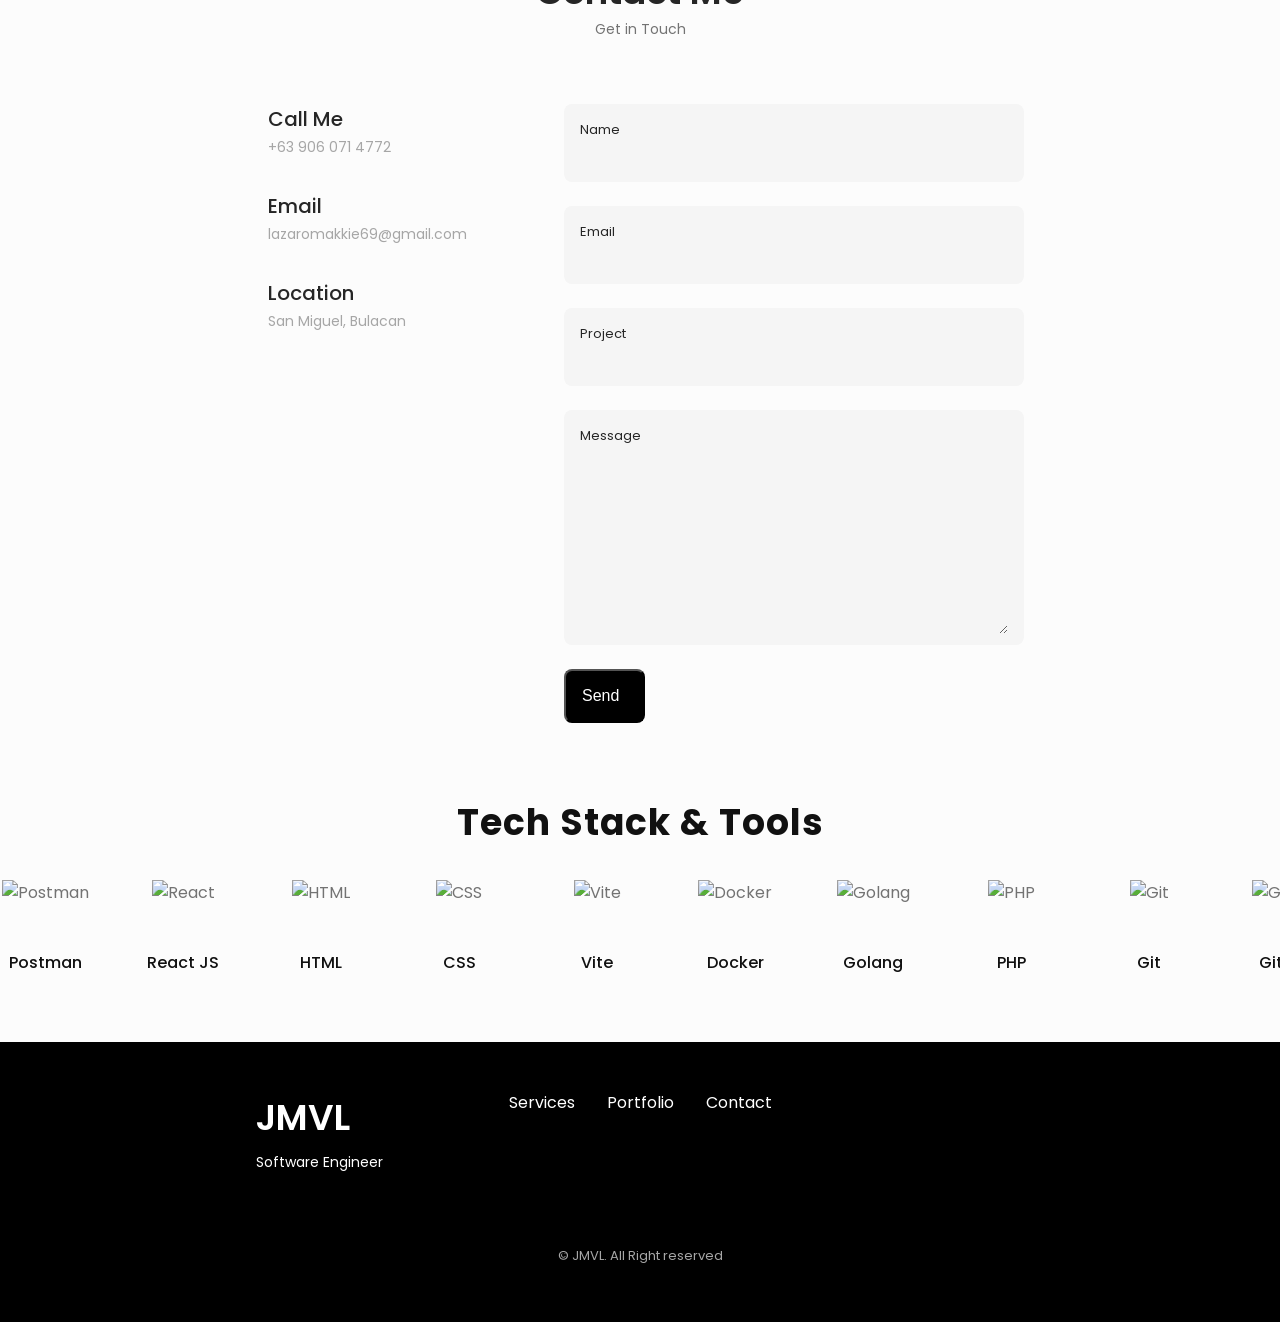
==== commit 4c6f3bd5: "images" ====
--- a/index.html
+++ b/index.html
@@ -702,7 +702,6 @@
             <div class="phone-frame">
                 <img src="assets/img/Red and Black racing car movie Poster (1).png" alt="Screen 3">
             </div>
-
         </div>
         </div>
     </section>
